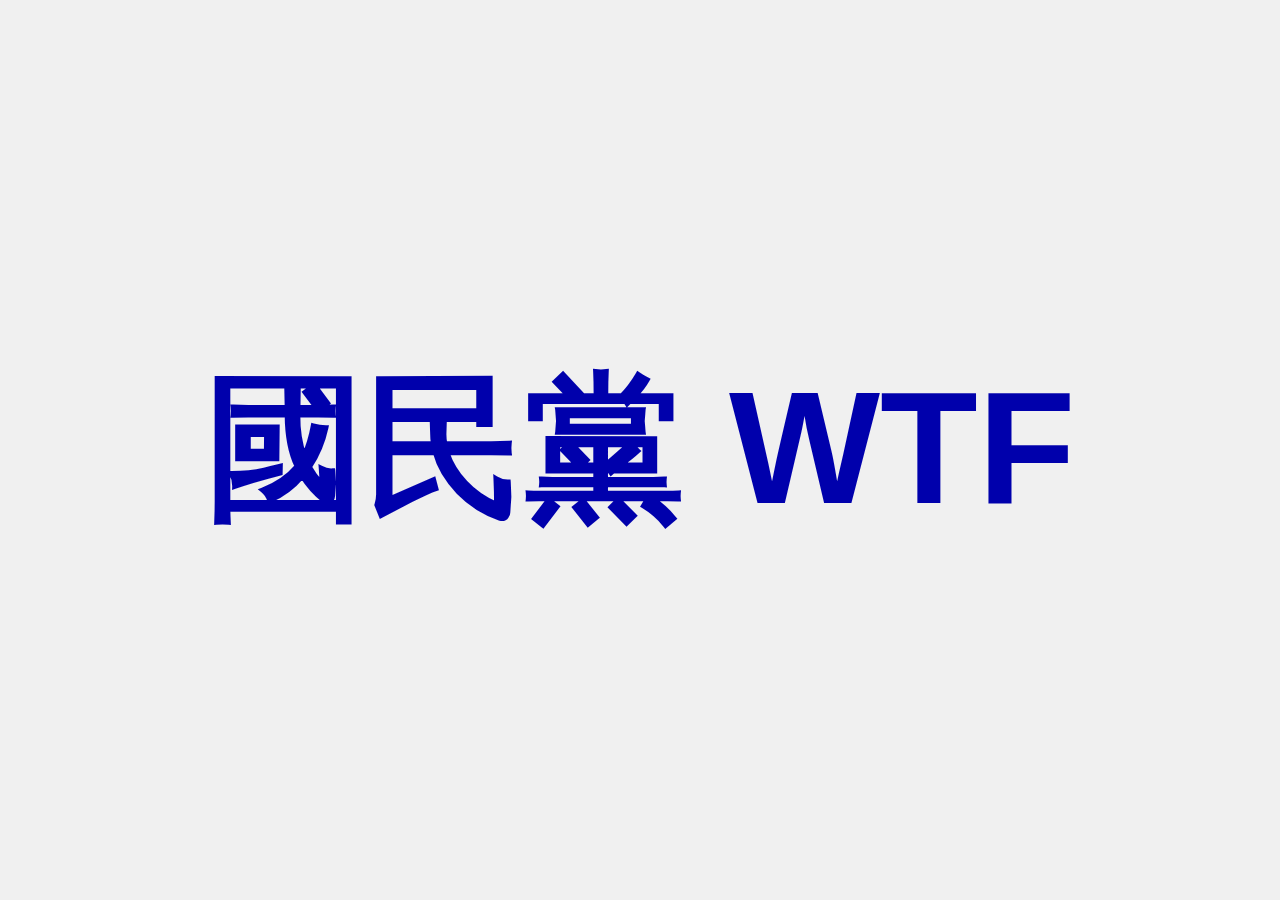
==== index.html @ a9d16a52 "add index.html" ====
<!doctype html>
<html lang="en">
	<head>
		<title>國民黨 WTF</title>
		<meta charset="UTF-8" />
		<meta name="viewport" content="width=device-width, initial-scale=1" />
		<style>
			* {
				margin: 0;
				padding: 0;
				box-sizing: border-box;
			}
			body {
				min-height: 100vh;
				width: 100vw;
				font-family: Arial, sans-serif;
				background-color: #f0f0f0;
				color: #0000ac;
				display: flex;
				justify-content: center;
				align-items: center;
			}
			h1 {
				font-size: 10rem;
				font-weight: bold;
				text-align: center;
			}
		</style>
	</head>
	<body>
		<h1>國民黨 WTF</h1>
	</body>
</html>
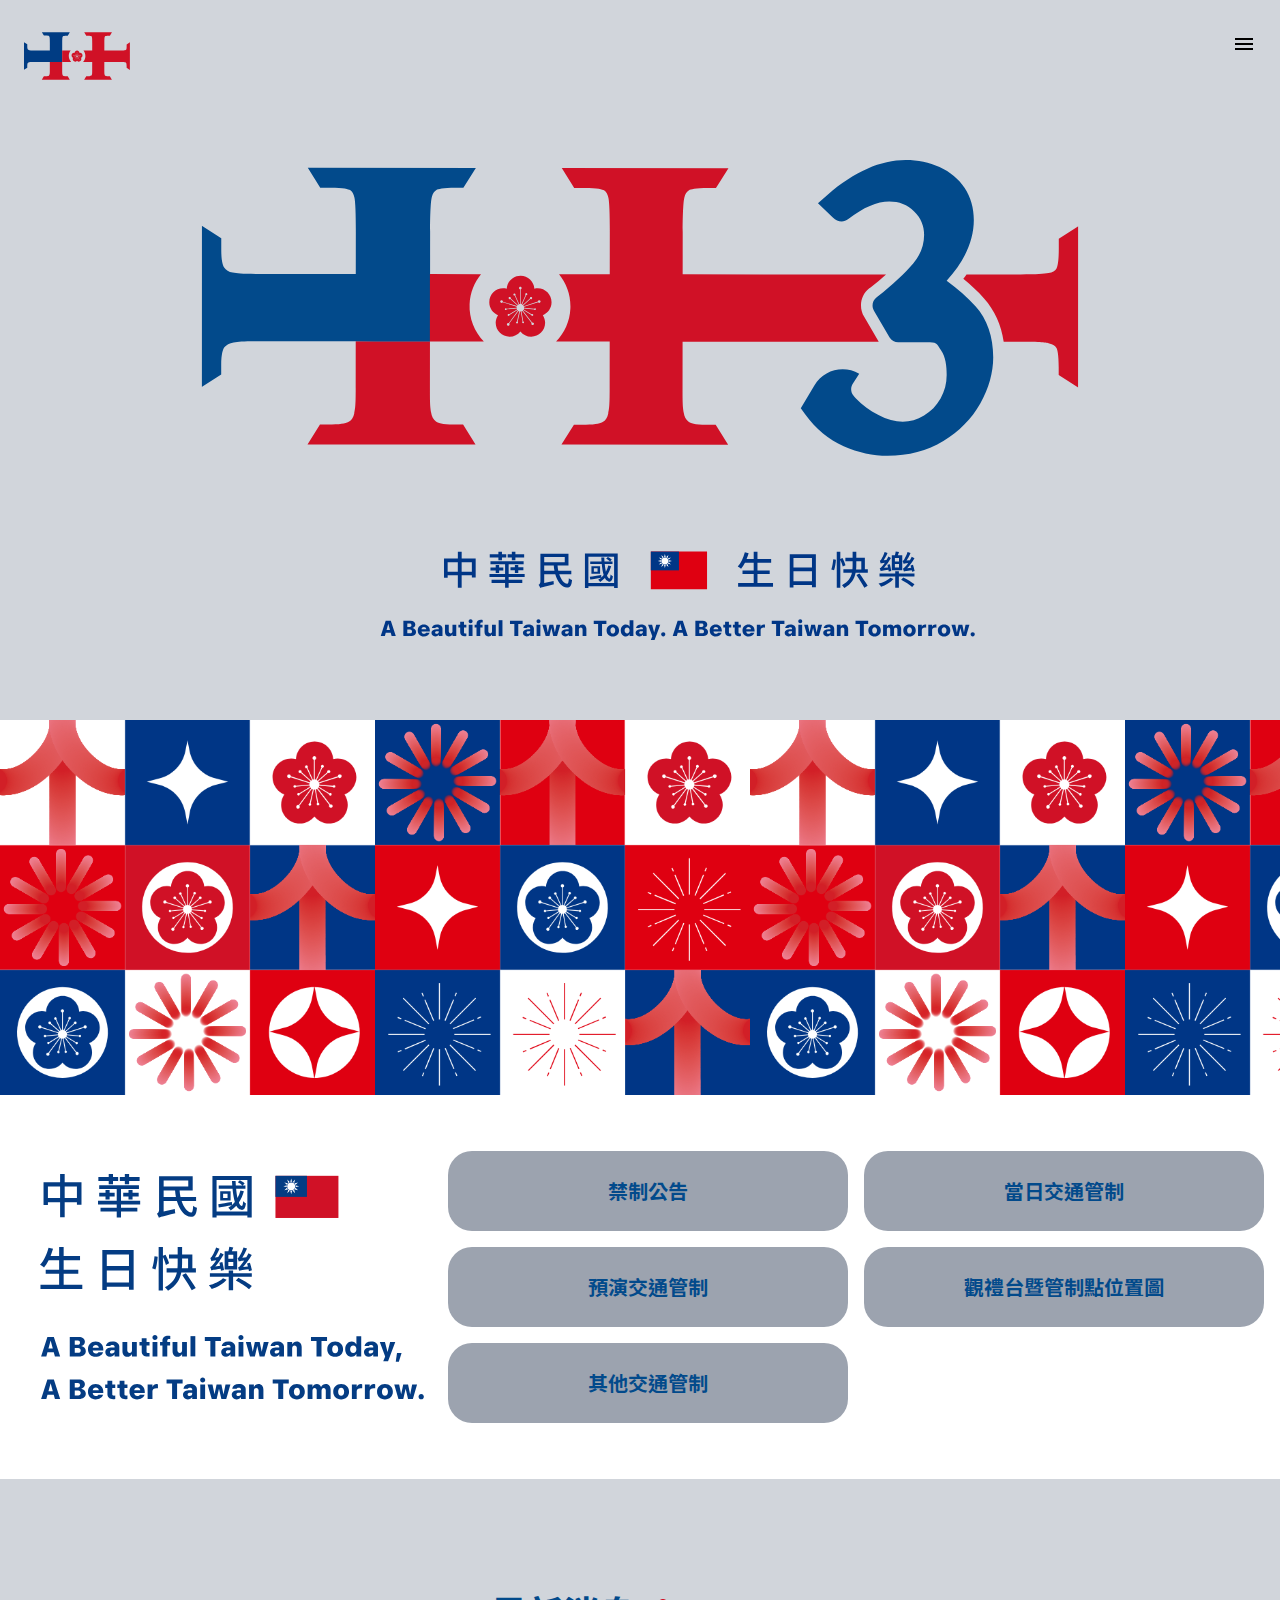
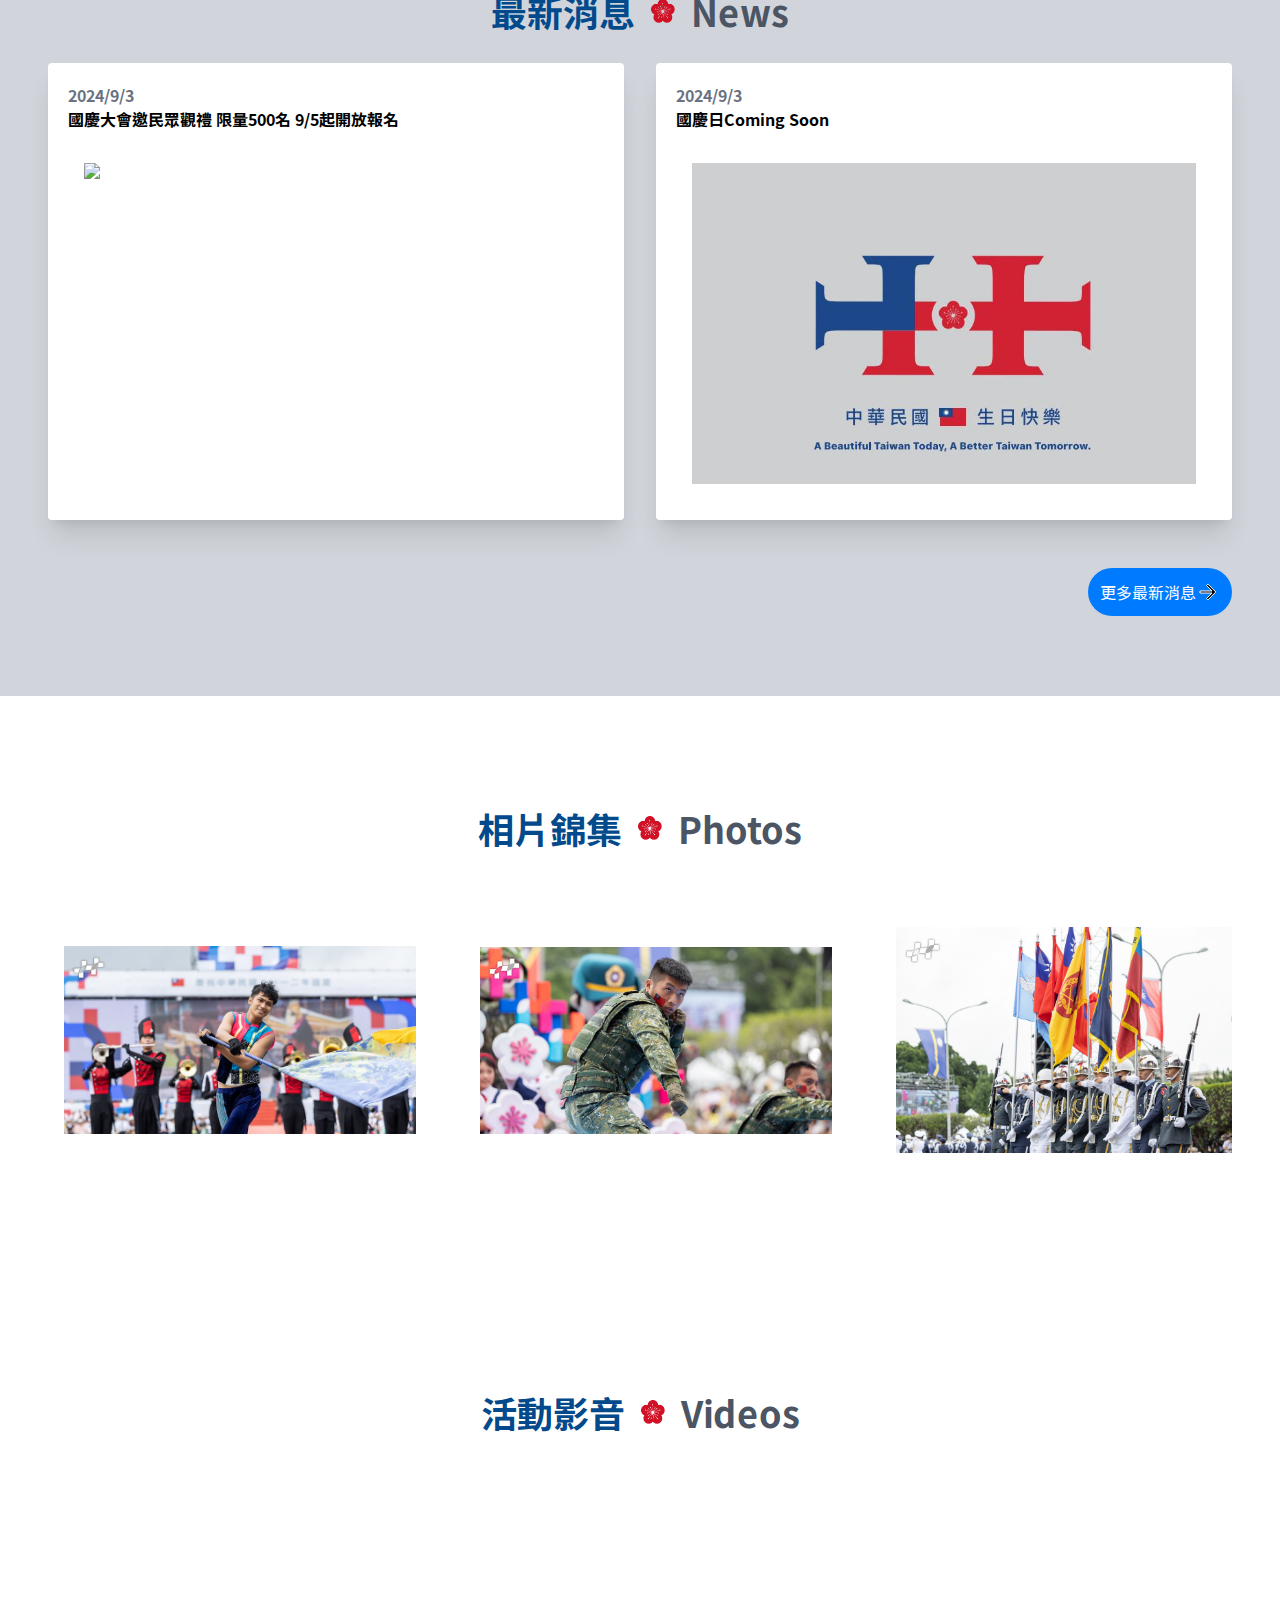
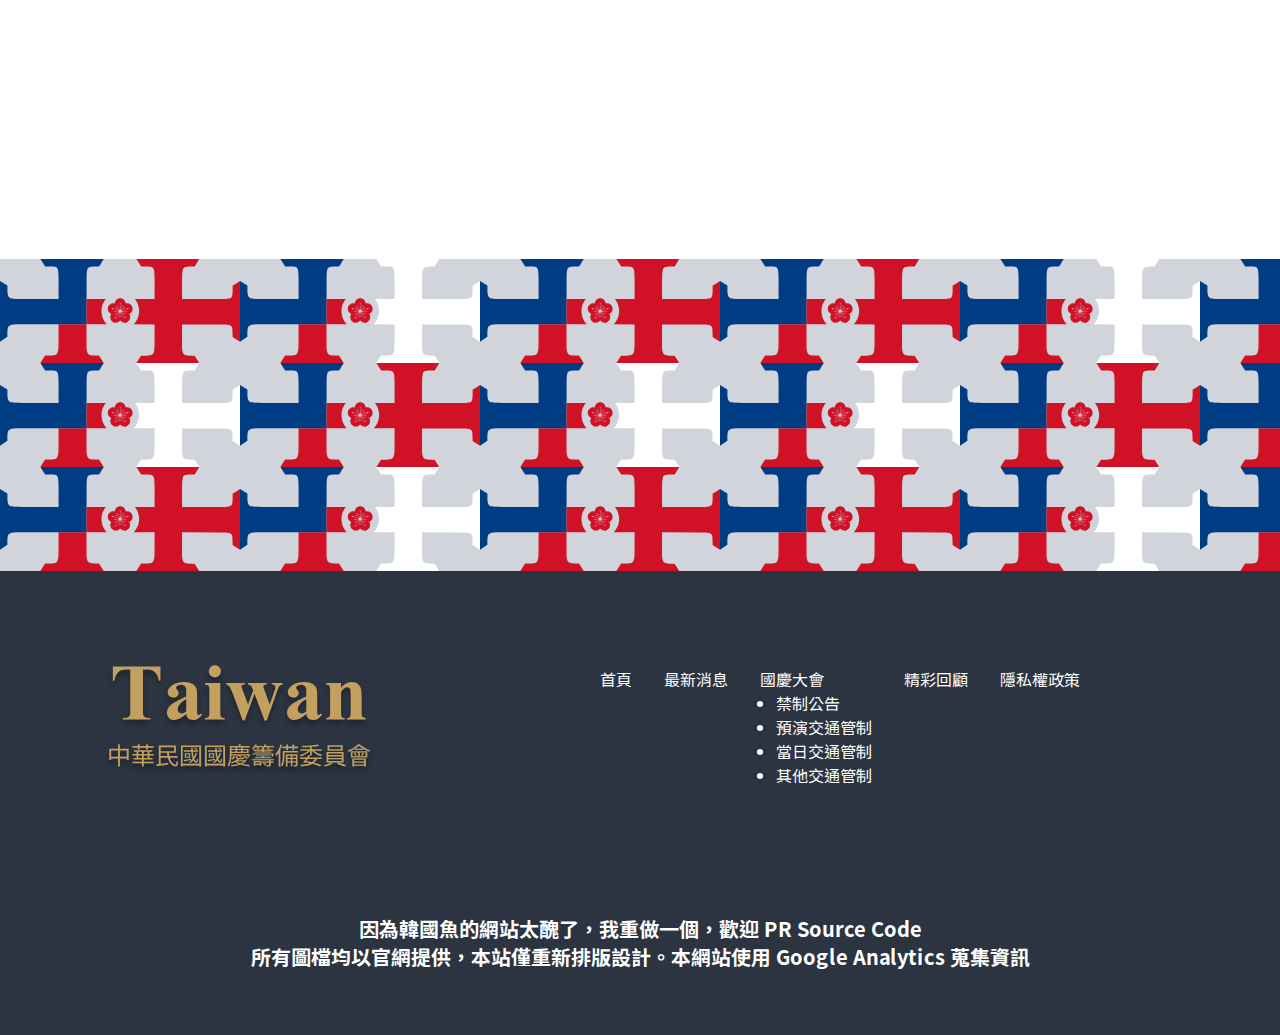
==== commit 4f960160: "deploy: 66456126521800888eeb51dbb82733d6ffc26f84" ====
--- a/index.html
+++ b/index.html
@@ -1,33 +1 @@
-<!doctype html>
-<html lang="en">
-	<head>
-		<title>國民黨 WTF</title>
-		<meta charset="UTF-8" />
-		<meta name="viewport" content="width=device-width, initial-scale=1" />
-		<style>
-			* {
-				margin: 0;
-				padding: 0;
-				box-sizing: border-box;
-			}
-			body {
-				min-height: 100vh;
-				width: 100vw;
-				font-family: Arial, sans-serif;
-				background-color: #f0f0f0;
-				color: #0000ac;
-				display: flex;
-				justify-content: center;
-				align-items: center;
-			}
-			h1 {
-				font-size: 10rem;
-				font-weight: bold;
-				text-align: center;
-			}
-		</style>
-	</head>
-	<body>
-		<h1>國民黨 WTF</h1>
-	</body>
-</html>
+<!DOCTYPE html><html lang="zh-tw"><head><meta charSet="utf-8"/><meta name="viewport" content="width=device-width, initial-scale=1"/><link rel="preload" href="/_next/static/media/610b50da0be92ee2-s.p.woff2" as="font" crossorigin="" type="font/woff2"/><link rel="preload" as="image" href="https://rocbirthday.tw/update/報名500名ql6OCn4bkaUoHXT6CmHg.jpg"/><link rel="preload" as="image" href="/news-placeholder.jpg"/><link rel="stylesheet" href="/_next/static/css/aa61fc51f6eea16c.css" data-precedence="next"/><link rel="stylesheet" href="/_next/static/css/5a1f63be79bb4487.css" data-precedence="next"/><link rel="preload" as="script" fetchPriority="low" href="/_next/static/chunks/webpack-8766ca85d950d670.js"/><script src="/_next/static/chunks/fd9d1056-2821b0f0cabcd8bd.js" async=""></script><script src="/_next/static/chunks/23-323bb3d0b3ccf4a6.js" async=""></script><script src="/_next/static/chunks/main-app-050c9c1e4fea6e33.js" async=""></script><script src="/_next/static/chunks/648-f180a0a333a31d1e.js" async=""></script><script src="/_next/static/chunks/app/page-e2b390158a8103bb.js" async=""></script><script src="/_next/static/chunks/app/layout-ab946084fa2c15b9.js" async=""></script><link rel="preload" href="https://www.googletagmanager.com/gtag/js?id=G-ZFXQ48J9G6" as="script"/><title>中華民國 113 年國慶</title><meta name="description" content="韓國魚的網頁太爛了，我幫他重弄一個"/><meta name="next-size-adjust"/><script src="/_next/static/chunks/polyfills-78c92fac7aa8fdd8.js" noModule=""></script></head><body class="__className_b26432"><div class="w-screen"><header class="px-6 py-8 flex flex-row w-screen bg-gray-300 fixed top-0"><img alt="logo" loading="lazy" width="106" height="48" decoding="async" data-nimg="1" style="color:transparent" src="/logo.svg"/><span class="flex-grow"></span><div><img alt="pull-down" loading="lazy" width="24" height="24" decoding="async" data-nimg="1" style="color:transparent" src="/pull-down.svg"/></div></header><main class="pt-20"><div class="w-full p-8 lg:p-20 bg-gray-300 lg:h-[640px]"><img alt="banner" loading="lazy" width="1920" height="1080" decoding="async" data-nimg="1" style="color:transparent;height:100%" src="/banner.svg"/></div><div style="background-image:url(/main-bg.png);background-repeat:repeat-x;background-size:auto 100%" class="h-[275px] lg:h-[375px] w-full"></div><div class="px-6 py-12 grid grid-cols-1 lg:grid-cols-3 lg:gap-4"><div class="flex items-center py-2 ml-4"><img alt="text1" loading="lazy" width="1920" height="1080" decoding="async" data-nimg="1" style="color:transparent" src="/text1.svg"/></div><div class=""><a href="https://rocbirthday.tw/#/Announcement" class="bg-gray-400 text-primary hover:bg-primary hover:text-gray-400 rounded-3xl font-bold text-xl h-20 px-4 py-2 m-2 inline-flex w-full justify-center items-center"><p>禁制公告</p></a><a href="https://rocbirthday.tw/#/TrafficControl_P" class="bg-gray-400 text-primary hover:bg-primary hover:text-gray-400 rounded-3xl font-bold text-xl h-20 px-4 py-2 m-2 inline-flex w-full justify-center items-center"><p>預演交通管制</p></a><a href="https://rocbirthday.tw/#/TrafficControl_A" class="bg-gray-400 text-primary hover:bg-primary hover:text-gray-400 rounded-3xl font-bold text-xl h-20 px-4 py-2 m-2 inline-flex w-full justify-center items-center"><p>其他交通管制</p></a></div><div><a href="https://rocbirthday.tw/#/TrafficControl_D" class="bg-gray-400 text-primary hover:bg-primary hover:text-gray-400 rounded-3xl font-bold text-xl h-20 px-4 py-2 m-2 inline-flex w-full justify-center items-center"><p>當日交通管制</p></a><a href="https://rocbirthday.tw/update/113%E5%B9%B4%E5%9C%8B%E6%85%B6%E5%A4%A7%E6%9C%83%E8%A7%80%E7%A6%AE%E5%8F%B0%E6%9A%A8%E7%AE%A1%E5%88%B6%E9%BB%9E%E4%BD%8D%E7%BD%AE%E5%9C%96.pdf" class="bg-gray-400 text-primary hover:bg-primary hover:text-gray-400 rounded-3xl font-bold text-xl h-20 px-4 py-2 m-2 inline-flex w-full justify-center items-center"><p>觀禮台暨管制點位置圖</p></a></div></div><div class="bg-gray-300 px-12 py-20"><h2 class="w-full text-4xl font-bold flex justify-center items-center gap-4 my-8"><span class="text-primary">最新消息</span><img alt="plum" loading="lazy" width="47" height="46" decoding="async" data-nimg="1" class="h-6 w-6" style="color:transparent" src="/plum.png"/><span class="text-gray-600">News</span></h2><div class="mt-8"><div class="grid lg:grid-cols-2 gap-8"><div class="shadow-xl bg-white p-5 rounded hover:underline font-bold"><a><p class="text-gray-500">2024/9/3</p><p>國慶大會邀民眾觀禮 限量500名 9/5起開放報名</p><img src="https://rocbirthday.tw/update/報名500名ql6OCn4bkaUoHXT6CmHg.jpg" class="p-4 mt-4"/></a></div><div class="shadow-xl bg-white p-5 rounded hover:underline font-bold"><a><p class="text-gray-500">2024/9/3</p><p>國慶日Coming Soon</p><img src="/news-placeholder.jpg" class="p-4 mt-4"/></a></div></div><div class="w-full flex justify-end mt-12"><a href="https://rocbirthday.tw/#/news" class="inline-flex justify-center items-center bg-[#007bff] rounded-full h-12 px-3 py-4 text-white"><p>更多最新消息</p><svg data-v-73f4737f="" xmlns="http://www.w3.org/2000/svg" viewBox="0 0 24 24" stroke="currentColor" class="h-6 w-6"><path data-v-73f4737f="" d="M4,11V13H16L10.5,18.5L11.92,19.92L19.84,12L11.92,4.08L10.5,5.5L16,11H4Z"></path></svg></a></div></div></div><div class="px-12 py-20"><h2 class="w-full text-4xl font-bold flex justify-center items-center gap-4 my-8"><span class="text-primary">相片錦集</span><img alt="plum" loading="lazy" width="47" height="46" decoding="async" data-nimg="1" class="h-6 w-6" style="color:transparent" src="/plum.png"/><span class="text-gray-600">Photos</span></h2><div class="snap-x overflow-x-auto flex"><div class="snap-start flex-none w-96 h-72 bg-white rounded-lg p-4 m-4 grid place-content-center"><img alt="photo1" loading="lazy" width="384" height="384" decoding="async" data-nimg="1" style="color:transparent" src="/photos/photo1.jpg"/></div><div class="snap-start flex-none w-96 h-72 bg-white rounded-lg p-4 m-4 grid place-content-center"><img alt="photo2" loading="lazy" width="384" height="384" decoding="async" data-nimg="1" style="color:transparent" src="/photos/photo2.jpg"/></div><div class="snap-start flex-none w-96 h-72 bg-white rounded-lg p-4 m-4 grid place-content-center"><img alt="photo3" loading="lazy" width="384" height="384" decoding="async" data-nimg="1" style="color:transparent" src="/photos/photo3.jpg"/></div><div class="snap-start flex-none w-96 h-72 bg-white rounded-lg p-4 m-4 grid place-content-center"><img alt="photo4" loading="lazy" width="384" height="384" decoding="async" data-nimg="1" style="color:transparent" src="/photos/photo4.jpg"/></div><div class="snap-start flex-none w-96 h-72 bg-white rounded-lg p-4 m-4 grid place-content-center"><img alt="photo5" loading="lazy" width="384" height="384" decoding="async" data-nimg="1" style="color:transparent" src="/photos/photo5.jpg"/></div><div class="snap-start flex-none w-96 h-72 bg-white rounded-lg p-4 m-4 grid place-content-center"><img alt="photo6" loading="lazy" width="384" height="384" decoding="async" data-nimg="1" style="color:transparent" src="/photos/photo6.jpg"/></div><div class="snap-start flex-none w-96 h-72 bg-white rounded-lg p-4 m-4 grid place-content-center"><img alt="photo7" loading="lazy" width="384" height="384" decoding="async" data-nimg="1" style="color:transparent" src="/photos/photo7.jpg"/></div><div class="snap-start flex-none w-96 h-72 bg-white rounded-lg p-4 m-4 grid place-content-center"><img alt="photo8" loading="lazy" width="384" height="384" decoding="async" data-nimg="1" style="color:transparent" src="/photos/photo8.jpg"/></div></div></div><div class="px-12 py-20"><h2 class="w-full text-4xl font-bold flex justify-center items-center gap-4 my-8"><span class="text-primary">活動影音</span><img alt="plum" loading="lazy" width="47" height="46" decoding="async" data-nimg="1" class="h-6 w-6" style="color:transparent" src="/plum.png"/><span class="text-gray-600">Videos</span></h2><div class="flex justify-center"><iframe width="560" height="315" src="https://www.youtube.com/embed/iR5-mVrvcow?si=JV_3YP38wDAWfRw2" title="YouTube video player" frameBorder="0" allow="accelerometer; autoplay; clipboard-write; encrypted-media; gyroscope; picture-in-picture; web-share" referrerPolicy="strict-origin-when-cross-origin" allowFullScreen="" class="rounded-lg"></iframe></div></div></main><footer class="bg-gray-300"><div style="background-image:url(/vedio-bg.svg);background-repeat:repeat-x;background-size:auto 100%" class="min-h-[312px] w-full"></div><div class="bg-[#2b3440] px-10 py-16 grid lg:grid-cols-3"><div class="flex justify-center"><img alt="footer" loading="lazy" width="270" height="129" decoding="async" data-nimg="1" style="color:transparent" src="/footer.svg"/></div><div class="text-white flex gap-8 flex-wrap justify-center mt-8 lg:col-span-2"><a href="https://rocbirthday.tw/#/" class="hover:underline">首頁</a><a href="https://rocbirthday.tw/#/News" class="hover:underline">最新消息</a><span><a href="https://rocbirthday.tw/#" class="hover:underline">國慶大會</a><ul class="ml-4 list-disc"><li><a href="https://rocbirthday.tw/#/Announcement" class="hover:underline">禁制公告</a></li><li><a href="https://rocbirthday.tw/#/TrafficControl_P" class="hover:underline">預演交通管制</a></li><li><a href="https://rocbirthday.tw/#/TrafficControl_D" class="hover:underline">當日交通管制</a></li><li><a href="https://rocbirthday.tw/#/TrafficControl_A" class="hover:underline">其他交通管制</a></li></ul></span><a href="https://www.facebook.com/rocbirthday/photos" class="hover:underline">精彩回顧</a><a href="https://rocbirthday.tw/#/Privacy" class="hover:underline">隱私權政策</a></div></div><div class="bg-[#2b3440] px-10 py-16 text-white font-bold text-xl flex flex-col items-center"><p>因為韓國魚的網站太醜了，我重做一個，歡迎 PR<!-- --> <a class="hover:underline" href="https://github.com/simbafs/kmt.wtf">Source Code</a></p><p>所有圖檔均以官網提供，本站僅重新排版設計。本網站使用 Google Analytics 蒐集資訊</p></div></footer></div><script src="/_next/static/chunks/webpack-8766ca85d950d670.js" async=""></script><script>(self.__next_f=self.__next_f||[]).push([0]);self.__next_f.push([2,null])</script><script>self.__next_f.push([1,"1:HL[\"/_next/static/media/610b50da0be92ee2-s.p.woff2\",\"font\",{\"crossOrigin\":\"\",\"type\":\"font/woff2\"}]\n2:HL[\"/_next/static/css/aa61fc51f6eea16c.css\",\"style\"]\n3:HL[\"/_next/static/css/5a1f63be79bb4487.css\",\"style\"]\n"])</script><script>self.__next_f.push([1,"4:I[5751,[],\"\"]\n6:I[6513,[],\"ClientPageRoot\"]\n7:I[8724,[\"648\",\"static/chunks/648-f180a0a333a31d1e.js\",\"931\",\"static/chunks/app/page-e2b390158a8103bb.js\"],\"default\"]\n8:I[9275,[],\"\"]\n9:I[1343,[],\"\"]\na:I[4404,[\"185\",\"static/chunks/app/layout-ab946084fa2c15b9.js\"],\"GoogleAnalytics\"]\nc:I[6130,[],\"\"]\nd:[]\n"])</script><script>self.__next_f.push([1,"0:[[[\"$\",\"link\",\"0\",{\"rel\":\"stylesheet\",\"href\":\"/_next/static/css/aa61fc51f6eea16c.css\",\"precedence\":\"next\",\"crossOrigin\":\"$undefined\"}],[\"$\",\"link\",\"1\",{\"rel\":\"stylesheet\",\"href\":\"/_next/static/css/5a1f63be79bb4487.css\",\"precedence\":\"next\",\"crossOrigin\":\"$undefined\"}]],[\"$\",\"$L4\",null,{\"buildId\":\"ZzwoLBjY5yEcKgTrzKbTu\",\"assetPrefix\":\"\",\"initialCanonicalUrl\":\"/\",\"initialTree\":[\"\",{\"children\":[\"__PAGE__\",{}]},\"$undefined\",\"$undefined\",true],\"initialSeedData\":[\"\",{\"children\":[\"__PAGE__\",{},[[\"$L5\",[\"$\",\"$L6\",null,{\"props\":{\"params\":{},\"searchParams\":{}},\"Component\":\"$7\"}]],null],null]},[[\"$\",\"html\",null,{\"lang\":\"zh-tw\",\"children\":[[\"$\",\"body\",null,{\"className\":\"__className_b26432\",\"children\":[\"$\",\"$L8\",null,{\"parallelRouterKey\":\"children\",\"segmentPath\":[\"children\"],\"error\":\"$undefined\",\"errorStyles\":\"$undefined\",\"errorScripts\":\"$undefined\",\"template\":[\"$\",\"$L9\",null,{}],\"templateStyles\":\"$undefined\",\"templateScripts\":\"$undefined\",\"notFound\":[[\"$\",\"title\",null,{\"children\":\"404: This page could not be found.\"}],[\"$\",\"div\",null,{\"style\":{\"fontFamily\":\"system-ui,\\\"Segoe UI\\\",Roboto,Helvetica,Arial,sans-serif,\\\"Apple Color Emoji\\\",\\\"Segoe UI Emoji\\\"\",\"height\":\"100vh\",\"textAlign\":\"center\",\"display\":\"flex\",\"flexDirection\":\"column\",\"alignItems\":\"center\",\"justifyContent\":\"center\"},\"children\":[\"$\",\"div\",null,{\"children\":[[\"$\",\"style\",null,{\"dangerouslySetInnerHTML\":{\"__html\":\"body{color:#000;background:#fff;margin:0}.next-error-h1{border-right:1px solid rgba(0,0,0,.3)}@media (prefers-color-scheme:dark){body{color:#fff;background:#000}.next-error-h1{border-right:1px solid rgba(255,255,255,.3)}}\"}}],[\"$\",\"h1\",null,{\"className\":\"next-error-h1\",\"style\":{\"display\":\"inline-block\",\"margin\":\"0 20px 0 0\",\"padding\":\"0 23px 0 0\",\"fontSize\":24,\"fontWeight\":500,\"verticalAlign\":\"top\",\"lineHeight\":\"49px\"},\"children\":\"404\"}],[\"$\",\"div\",null,{\"style\":{\"display\":\"inline-block\"},\"children\":[\"$\",\"h2\",null,{\"style\":{\"fontSize\":14,\"fontWeight\":400,\"lineHeight\":\"49px\",\"margin\":0},\"children\":\"This page could not be found.\"}]}]]}]}]],\"notFoundStyles\":[],\"styles\":null}]}],[\"$\",\"$La\",null,{\"gaId\":\"G-ZFXQ48J9G6\"}]]}],null],null],\"couldBeIntercepted\":false,\"initialHead\":[null,\"$Lb\"],\"globalErrorComponent\":\"$c\",\"missingSlots\":\"$Wd\"}]]\n"])</script><script>self.__next_f.push([1,"b:[[\"$\",\"meta\",\"0\",{\"name\":\"viewport\",\"content\":\"width=device-width, initial-scale=1\"}],[\"$\",\"meta\",\"1\",{\"charSet\":\"utf-8\"}],[\"$\",\"title\",\"2\",{\"children\":\"中華民國 113 年國慶\"}],[\"$\",\"meta\",\"3\",{\"name\":\"description\",\"content\":\"韓國魚的網頁太爛了，我幫他重弄一個\"}],[\"$\",\"meta\",\"4\",{\"name\":\"next-size-adjust\"}]]\n5:null\n"])</script></body></html>--- a/_next/static/css/aa61fc51f6eea16c.css
+++ b/_next/static/css/aa61fc51f6eea16c.css
@@ -0,0 +1 @@
+@font-face{font-family:__Noto_Sans_TC_b26432;font-style:normal;font-weight:100 900;font-display:swap;src:url(/_next/static/media/2355e80e29b79e65-s.woff2) format("woff2");unicode-range:u+1f921-1f930,u+1f932-1f935,u+1f937-1f939,u+1f940-1f944,u+1f947-1f94a,u+1f95?,u+1f962-1f967,u+1f969-1f96a,u+1f980-1f981,u+1f984-1f98d,u+1f990-1f992,u+1f994-1f996,u+1f9c0,u+1f9d0,u+1f9d2,u+1f9d4,u+1f9d6,u+1f9d8,u+1f9da,u+1f9dc-1f9dd,u+1f9df-1f9e2,u+1f9e5-1f9e6,u+20024,u+20487,u+20779,u+20c41,u+20c78,u+20d71,u+20e98,u+20ef9,u+2107b,u+210c1,u+22c51,u+233b4,u+24a12,u+2512b,u+2546e,u+25683,u+267cc,u+269f2,u+27657,u+282e2,u+2898d,u+29d5a,u+f0001-f0005,u+f0019,u+f009b,u+f0101-f0104,u+f012b,u+f01ba,u+f01d6,u+f0209,u+f0217,u+f0223-f0224,u+fc355,u+fe327,u+fe517,u+feb97,u+fffb4}@font-face{font-family:__Noto_Sans_TC_b26432;font-style:normal;font-weight:100 900;font-display:swap;src:url(/_next/static/media/1d1810a765b4e861-s.woff2) format("woff2");unicode-range:u+ff78-ff7e,u+ff80-ff86,u+ff89-ff94,u+ff97-ff9e,u+ffb9,u+ffe0-ffe3,u+ffe9,u+ffeb,u+ffed,u+fffc,u+1d7c7,u+1f004,u+1f0cf,u+1f141-1f142,u+1f150,u+1f154,u+1f158,u+1f15b,u+1f15d-1f15e,u+1f162-1f163,u+1f170-1f171,u+1f174,u+1f177-1f178,u+1f17d-1f17f,u+1f192-1f195,u+1f197-1f19a,u+1f1e6-1f1f5,u+1f1f7-1f1ff,u+1f21a,u+1f22f,u+1f232-1f237,u+1f239-1f23a,u+1f250-1f251,u+1f300,u+1f302-1f319}@font-face{font-family:__Noto_Sans_TC_b26432;font-style:normal;font-weight:100 900;font-display:swap;src:url(/_next/static/media/44cd762c379afc35-s.woff2) format("woff2");unicode-range:u+fa0a,u+fa0c,u+fa11,u+fa17,u+fa19,u+fa1b,u+fa1d,u+fa26,u+fa2c,u+fb01,u+fdfc,u+fe0e,u+fe33-fe36,u+fe38-fe44,u+fe49-fe51,u+fe54,u+fe56-fe57,u+fe59-fe5c,u+fe5f-fe6a,u+fe8e,u+fe92-fe93,u+feae,u+fecb-fecc,u+fee0,u+feec,u+fef3,u+ff04,u+ff07,u+ff26-ff2c,u+ff31-ff32,u+ff35-ff37,u+ff39-ff3a,u+ff3c,u+ff3e-ff5b,u+ff5d,u+ff61-ff65,u+ff67-ff68,u+ff6a,u+ff6c-ff77}@font-face{font-family:__Noto_Sans_TC_b26432;font-style:normal;font-weight:100 900;font-display:swap;src:url(/_next/static/media/9aeb8cd1d32ae3e5-s.woff2) format("woff2");unicode-range:u+f78a-f78c,u+f78e,u+f792-f796,u+f798,u+f79c,u+f7f5,u+f812,u+f815,u+f876,u+f8f5,u+f8f8,u+f8ff,u+f901-f902,u+f904,u+f906,u+f909-f90a,u+f90f,u+f914,u+f918-f919,u+f91b,u+f91d,u+f91f,u+f923,u+f925,u+f92d-f92f,u+f934,u+f937-f938,u+f93d,u+f93f,u+f941,u+f949,u+f94c,u+f94e-f94f,u+f95a,u+f95d-f95e,u+f961-f963,u+f965-f970,u+f974,u+f976-f97a,u+f97c,u+f97e-f97f,u+f981,u+f983,u+f988,u+f98a,u+f98c,u+f98e,u+f996-f997,u+f999-f99a,u+f99c,u+f99f-f9a0,u+f9a3,u+f9a8,u+f9ad,u+f9b2-f9b6,u+f9b9-f9ba,u+f9bd-f9be,u+f9c1,u+f9c4,u+f9c7,u+f9ca,u+f9cd,u+f9d0-f9d1,u+f9d3-f9d4,u+f9d7-f9d8,u+f9dc-f9dd,u+f9df-f9e1,u+f9e4,u+f9e8-f9ea,u+f9f4,u+f9f6-f9f7,u+f9f9-f9fa,u+f9fc-fa01,u+fa03-fa04,u+fa06,u+fa08-fa09}@font-face{font-family:__Noto_Sans_TC_b26432;font-style:normal;font-weight:100 900;font-display:swap;src:url(/_next/static/media/9a960c802fb4bd92-s.woff2) format("woff2");unicode-range:u+9ee5,u+9ee7,u+9eee,u+9ef3-9ef4,u+9ef6-9ef7,u+9ef9,u+9efb-9efd,u+9eff,u+9f07-9f09,u+9f10,u+9f14-9f15,u+9f19,u+9f22,u+9f29,u+9f2c,u+9f2f,u+9f31,u+9f34,u+9f37,u+9f39,u+9f3d-9f3e,u+9f41,u+9f4c-9f50,u+9f54,u+9f57,u+9f59,u+9f5c,u+9f5f-9f60,u+9f62-9f63,u+9f66-9f67,u+9f6a,u+9f6c,u+9f72,u+9f76-9f77,u+9f7f,u+9f84-9f85,u+9f88,u+9f8e,u+9f91,u+9f94-9f96,u+9f98,u+9f9a-9f9b,u+9f9f-9fa0,u+9fa2,u+9fa4,u+9ff?,u+a1f4,u+a4b0-a4b1,u+a4b3,u+a9c1-a9c2,u+aa31,u+ab34,u+ac00-ac01,u+ac04,u+ac08,u+ac10-ac11,u+ac13-ac16,u+ac19,u+ac1c-ac1d,u+ac24,u+ac70-ac71,u+ac74,u+ac77-ac78,u+ac80-ac81,u+ac83,u+ac8c,u+ac90,u+aca0,u+aca8-aca9,u+acac,u+acb0,u+acb8-acb9,u+acbc-acbd,u+acc1,u+acc4,u+ace0-ace1,u+ace4,u+ace8,u+acf0-acf1,u+acf3,u+acf5,u+acfc}@font-face{font-family:__Noto_Sans_TC_b26432;font-style:normal;font-weight:100 900;font-display:swap;src:url(/_next/static/media/d42b04f5a0f5e8b0-s.woff2) format("woff2");unicode-range:u+9d77,u+9d7a,u+9d7e,u+9d87,u+9d89,u+9d8f,u+9d91-9d93,u+9d96,u+9d98,u+9d9a,u+9da1-9da2,u+9da5,u+9da9,u+9dab-9dac,u+9db1-9db2,u+9db5,u+9db9-9dbc,u+9dbf-9dc2,u+9dc4,u+9dc7-9dc9,u+9dd3,u+9dd6,u+9dd9-9dda,u+9dde-9ddf,u+9de2,u+9de5-9de6,u+9de8,u+9def-9df0,u+9df2-9df4,u+9df8,u+9dfa,u+9dfd,u+9dff,u+9e02,u+9e07,u+9e0a,u+9e11,u+9e15,u+9e18,u+9e1a-9e1b,u+9e1d-9e1e,u+9e20-9e23,u+9e25-9e26,u+9e2d,u+9e2f,u+9e33,u+9e35,u+9e3d-9e3f,u+9e42-9e43,u+9e45,u+9e48-9e4a,u+9e4c,u+9e4f,u+9e51,u+9e55,u+9e64,u+9e66,u+9e6b,u+9e6d-9e6e,u+9e70,u+9e73,u+9e75,u+9e78,u+9e80-9e83,u+9e87-9e88,u+9e8b-9e8c,u+9e90-9e91,u+9e93,u+9e96,u+9e9d,u+9ea1,u+9ea4,u+9ea6,u+9ea9-9eab,u+9ead,u+9eaf,u+9eb4,u+9eb7-9eba,u+9ebe-9ebf,u+9ecc-9ecd,u+9ed0,u+9ed2,u+9ed4,u+9ed9-9eda,u+9edc-9edd,u+9edf-9ee0,u+9ee2}@font-face{font-family:__Noto_Sans_TC_b26432;font-style:normal;font-weight:100 900;font-display:swap;src:url(/_next/static/media/44b1c5821d696667-s.woff2) format("woff2");unicode-range:u+9bf0-9bf1,u+9bf5,u+9bf7,u+9bf9,u+9bfd,u+9bff,u+9c02,u+9c06,u+9c08-9c0a,u+9c0d,u+9c10,u+9c12-9c13,u+9c15,u+9c1c,u+9c1f,u+9c21,u+9c23-9c25,u+9c28-9c29,u+9c2d-9c2e,u+9c31-9c33,u+9c35-9c37,u+9c39-9c3b,u+9c3d-9c3e,u+9c40,u+9c42,u+9c45-9c49,u+9c52,u+9c54,u+9c56,u+9c58-9c5a,u+9c5d,u+9c5f-9c60,u+9c63,u+9c67-9c68,u+9c72,u+9c75,u+9c78,u+9c7a-9c7c,u+9c7f-9c81,u+9c87-9c88,u+9c8d,u+9c91,u+9c94,u+9c97,u+9c9b,u+9ca4,u+9ca8,u+9cab,u+9cad,u+9cb1-9cb3,u+9cb6-9cb8,u+9cc4-9cc5,u+9ccc-9ccd,u+9cd5-9cd7,u+9cdd-9cdf,u+9ce7,u+9ce9,u+9cee-9cf0,u+9cf2,u+9cfc-9cfe,u+9d03,u+9d06-9d08,u+9d0e,u+9d10,u+9d12,u+9d15,u+9d17,u+9d1d-9d1f,u+9d23,u+9d2b,u+9d2f-9d30,u+9d34,u+9d37,u+9d3d,u+9d42,u+9d50,u+9d52-9d53,u+9d59,u+9d5c,u+9d5e-9d61,u+9d6a,u+9d6f-9d70}@font-face{font-family:__Noto_Sans_TC_b26432;font-style:normal;font-weight:100 900;font-display:swap;src:url(/_next/static/media/fa0dd21c7f1e1972-s.woff2) format("woff2");unicode-range:u+9a87,u+9a8a-9a8b,u+9a8f-9a91,u+9a97,u+9a9a,u+9a9e,u+9aa0-9aa1,u+9aa4-9aa5,u+9aaf-9ab1,u+9ab6-9ab7,u+9ab9-9aba,u+9abe,u+9ac0-9ac5,u+9ac8,u+9acb-9acc,u+9ace-9acf,u+9ad1,u+9ad5-9ad7,u+9ad9,u+9adf,u+9ae1,u+9ae3,u+9aea-9aeb,u+9aed,u+9aef,u+9af2,u+9af4,u+9af9,u+9afb,u+9afd,u+9b03-9b04,u+9b08,u+9b13,u+9b18,u+9b1f,u+9b22-9b23,u+9b28-9b2a,u+9b2c-9b30,u+9b32,u+9b3b,u+9b43,u+9b46-9b49,u+9b4b-9b4e,u+9b51,u+9b55,u+9b58,u+9b5b,u+9b5e-9b60,u+9b63,u+9b68-9b69,u+9b74,u+9b7d,u+9b80-9b81,u+9b83-9b84,u+9b87-9b88,u+9b8a-9b8b,u+9b8d-9b8e,u+9b90,u+9b92-9b95,u+9b97,u+9b9f-9ba0,u+9ba2-9ba3,u+9ba8,u+9bab,u+9bb0,u+9bb8,u+9bc0-9bc1,u+9bc3,u+9bc6-9bc8,u+9bd3-9bd7,u+9bd9,u+9bdb,u+9bdd,u+9be1-9be2,u+9be4-9be5,u+9be7,u+9bea,u+9bed-9bee}@font-face{font-family:__Noto_Sans_TC_b26432;font-style:normal;font-weight:100 900;font-display:swap;src:url(/_next/static/media/3a2ff43d40e5dda6-s.woff2) format("woff2");unicode-range:u+993c-9940,u+9943-9944,u+9948-994a,u+994c-994e,u+9951,u+9954,u+995c,u+995e-995f,u+9961-9962,u+9965,u+9968,u+996a,u+996d-9972,u+9975-9976,u+997a,u+997c,u+997f-9980,u+9984-9985,u+9988,u+998b,u+998d,u+998f,u+9992,u+9994-9995,u+9997-9998,u+999c,u+999e,u+99a0-99a1,u+99ab,u+99af,u+99b1,u+99b4,u+99b9,u+99c4-99c6,u+99cf,u+99d1-99d2,u+99d4,u+99d6,u+99d8-99d9,u+99df,u+99e1-99e2,u+99e9,u+99ee,u+99f0,u+99f8,u+99fb,u+9a01-9a05,u+9a0c,u+9a0f-9a13,u+9a16,u+9a1b-9a1c,u+9a20,u+9a24,u+9a28,u+9a2b,u+9a2d-9a2e,u+9a34-9a36,u+9a38,u+9a3e,u+9a40-9a44,u+9a4a,u+9a4c-9a4e,u+9a52,u+9a56,u+9a62-9a65,u+9a69-9a6b,u+9a6d,u+9a6f-9a71,u+9a73-9a74,u+9a76,u+9a78-9a79,u+9a7b-9a7c,u+9a7e-9a7f,u+9a81-9a82,u+9a84-9a86}@font-face{font-family:__Noto_Sans_TC_b26432;font-style:normal;font-weight:100 900;font-display:swap;src:url(/_next/static/media/9e865369f01ee354-s.woff2) format("woff2");unicode-range:u+97f5,u+97f9-97fa,u+97fe,u+9804,u+9807,u+980a,u+980e-980f,u+9814,u+9816,u+981a,u+981c,u+981e,u+9820-9821,u+9823,u+9826,u+9828,u+982a-982c,u+9832,u+9834-9835,u+9837,u+9839,u+983c-983d,u+9845,u+9848-9849,u+984e,u+9852-9857,u+9859-985a,u+9862-9863,u+9865,u+9870-9871,u+9873-9874,u+9877,u+987a-987f,u+9881-9882,u+9885,u+9887-988a,u+988c-988d,u+9890,u+9893,u+9896-9897,u+989a,u+989c-989e,u+98a0,u+98a4,u+98a6-98a7,u+98a9,u+98ae-98af,u+98b2-98b3,u+98b6-98b8,u+98ba-98bd,u+98bf,u+98c7-98c8,u+98ca,u+98d2-98d3,u+98d8-98da,u+98dc,u+98de,u+98e0-98e1,u+98e3,u+98e5,u+98e7-98e9,u+98eb-98ee,u+98f1,u+98f4,u+9901,u+9908-9909,u+990c,u+9911-9912,u+9914,u+9916-9917,u+991b-991c,u+991e,u+9920,u+9927,u+992b-992c,u+992e,u+9931-9933,u+9938,u+993a}@font-face{font-family:__Noto_Sans_TC_b26432;font-style:normal;font-weight:100 900;font-display:swap;src:url(/_next/static/media/2c82a100ef69bcd7-s.woff2) format("woff2");unicode-range:u+9672,u+9674,u+967a,u+9682-9685,u+9688-9689,u+968b,u+968d,u+9695,u+9697-9698,u+969e,u+96a0-96a4,u+96a9,u+96ac,u+96ae,u+96b0,u+96b2-96b4,u+96b6-96b7,u+96b9,u+96bc-96be,u+96c3,u+96c9-96cb,u+96ce-96cf,u+96d1-96d2,u+96d8,u+96dd,u+96e9,u+96eb,u+96f0-96f1,u+96f3-96f4,u+96f9,u+96fe-96ff,u+9701-9702,u+9705,u+9708,u+970a,u+970e-9711,u+9719,u+971d,u+971f-9720,u+9728,u+972a,u+972d,u+9730,u+9733,u+973a,u+973d,u+9744,u+9746-9747,u+9749,u+9750-9751,u+9753,u+9758-9759,u+975b,u+975d,u+9763,u+9765-9766,u+9768,u+976c-976d,u+9771,u+9773,u+9776,u+977a,u+977c,u+9780,u+9784-9786,u+9788,u+978e-978f,u+9798,u+979d-979e,u+97a3,u+97a5-97a6,u+97a8,u+97ab-97ac,u+97ae,u+97b6-97b7,u+97b9,u+97bf,u+97c1,u+97c3,u+97c6,u+97c9,u+97cd,u+97d6,u+97d8-97d9,u+97dc-97de,u+97e1,u+97e6-97e7,u+97ec-97ee,u+97f0-97f1}@font-face{font-family:__Noto_Sans_TC_b26432;font-style:normal;font-weight:100 900;font-display:swap;src:url(/_next/static/media/3f0a6c2e93e04c40-s.woff2) format("woff2");unicode-range:u+9530,u+9535,u+953a-953b,u+9540-9542,u+9547,u+9549-954a,u+954d,u+9550-9551,u+9554-9556,u+955c,u+956c-956d,u+956f-9570,u+9573,u+9576,u+9578,u+9582,u+9586,u+9588,u+958e-958f,u+9599,u+959c,u+959e-959f,u+95a1-95a2,u+95a4,u+95a6-95a7,u+95aa-95ae,u+95b0,u+95b2,u+95b6,u+95b9-95bf,u+95c2-95c4,u+95c7-95c9,u+95cb-95cd,u+95d0,u+95d3-95d5,u+95d7-95d8,u+95da,u+95de,u+95e0-95e1,u+95e4-95e5,u+95ea-95eb,u+95ef-95f0,u+95f2-95f3,u+95f5,u+95f7-95fa,u+95fd,u+9600-9602,u+9607-9609,u+960e,u+9610-9611,u+9614,u+9616,u+9619-961a,u+961c-961d,u+961f,u+9621,u+9624,u+9628,u+962f,u+9633-9636,u+963c,u+9641-9643,u+9645,u+9647-9648,u+964e-964f,u+9651,u+9653-9655,u+9658,u+965b-965f,u+9661,u+9665,u+9668-9669,u+966c}@font-face{font-family:__Noto_Sans_TC_b26432;font-style:normal;font-weight:100 900;font-display:swap;src:url(/_next/static/media/032c4cd8ced67a7d-s.woff2) format("woff2");unicode-range:u+941a,u+941c,u+941e,u+9420-9425,u+9427-942b,u+942e,u+9432-9433,u+9436,u+9438,u+943a,u+943d,u+943f-9440,u+9445,u+944a,u+944c,u+9454-9455,u+945a-945b,u+945e,u+9460,u+9462-9463,u+9468,u+946a,u+946d,u+946f,u+9471,u+9474-9477,u+9479,u+947e-9481,u+9488-948a,u+948e,u+9492-9493,u+9497,u+9499,u+949b-94a3,u+94a5-94a9,u+94ac,u+94ae-94b1,u+94b3-94b5,u+94bb-94bc,u+94be-94c3,u+94c5-94c6,u+94c9,u+94ce-94d0,u+94db-94dd,u+94e0,u+94e2-94e3,u+94e8,u+94ec-94ee,u+94f0,u+94f2,u+94f5-94f6,u+94f8,u+94fa,u+94ff-9502,u+9504-9506,u+9508,u+950b-950c,u+950f-9510,u+9519-951b,u+951d,u+951f,u+9521-9526,u+952d-952f}@font-face{font-family:__Noto_Sans_TC_b26432;font-style:normal;font-weight:100 900;font-display:swap;src:url(/_next/static/media/a77558935c27fc1c-s.woff2) format("woff2");unicode-range:u+930b,u+930f,u+9312,u+9315,u+9319-931b,u+931d-931f,u+9321,u+9323-9325,u+9327-932a,u+932c-932e,u+9331-9333,u+9335,u+9338,u+933c,u+9340-9341,u+9345-9349,u+934f-9352,u+9354,u+9356-935a,u+935c-9360,u+9363-9367,u+9369-936a,u+936c,u+936e,u+9370-9371,u+9373,u+9376,u+9379-937a,u+937c,u+9385,u+9387,u+938c,u+938f,u+9394,u+9397-9398,u+939a-939b,u+939d-939e,u+93a1-93a3,u+93a6-93a7,u+93a9-93aa,u+93ac-93ad,u+93af-93b0,u+93b3-93bb,u+93bd-93be,u+93c0-93c4,u+93c7,u+93ca-93cd,u+93d0-93d1,u+93d6-93d8,u+93dc-93de,u+93e0,u+93e4,u+93e8,u+93ee,u+93f0,u+93f5,u+93f7-93f9,u+93fb,u+9403,u+9407,u+940f-9410,u+9413-9414,u+9417,u+9419}@font-face{font-family:__Noto_Sans_TC_b26432;font-style:normal;font-weight:100 900;font-display:swap;src:url(/_next/static/media/1f34a49ca418f98d-s.woff2) format("woff2");unicode-range:u+9208-920a,u+920d-920e,u+9210-9211,u+9217,u+9219,u+921c,u+9221,u+9224-9225,u+9227,u+922a,u+922d-922e,u+9230-9231,u+9233,u+9235-9239,u+923b,u+923d-9241,u+9244,u+9246,u+9248-9249,u+924b-9251,u+9253,u+925a,u+925d-925e,u+9262,u+9265-9267,u+926b-926d,u+926f,u+9271-9272,u+9274,u+9276,u+9278,u+927a-927c,u+927e-927f,u+9282-9283,u+9286,u+9288,u+928a,u+928d-928e,u+9291,u+9295-9296,u+9299-929b,u+929d,u+92a0-92ae,u+92b2,u+92b5-92b6,u+92bb-92bc,u+92c2-92c3,u+92c6-92cd,u+92cf-92d1,u+92d5,u+92d7,u+92d9,u+92dd,u+92df,u+92e4-92e6,u+92e8-92e9,u+92ed-92ef,u+92f1-92f3,u+92f6,u+92f9,u+92fb,u+9300-9302,u+9306}@font-face{font-family:__Noto_Sans_TC_b26432;font-style:normal;font-weight:100 900;font-display:swap;src:url(/_next/static/media/49b0e36c6f99d9cb-s.woff2) format("woff2");unicode-range:u+90e2-90e4,u+90ea-90eb,u+90ef,u+90f4,u+90f7-90f8,u+90fc,u+90fe-9100,u+9102,u+9104,u+9106,u+9112,u+9114-911a,u+911c,u+911e,u+9120,u+9122-9123,u+9129,u+912b,u+912f,u+9131-9132,u+9134,u+9136,u+9139-913a,u+9143,u+9146,u+9148-914a,u+914e-9150,u+9154,u+9156-9157,u+9159-915a,u+915d-915e,u+9161-9164,u+916b,u+916e,u+9170-9172,u+9174,u+9176,u+9179-917a,u+917f,u+9181-9182,u+9184-9186,u+918c-918e,u+9190-9191,u+9196,u+919a-919b,u+919e,u+91a1-91a4,u+91a7,u+91aa,u+91ae-91b2,u+91b4-91b5,u+91b8,u+91bd-91be,u+91c1,u+91c3,u+91c5-91c6,u+91c8-91ca,u+91d2-91d5,u+91d7,u+91d9,u+91e1,u+91e4,u+91e6-91e9,u+91ec-91ed,u+91f0-91f1,u+91f5-91fa,u+91fd,u+91ff-9201,u+9203-9207}@font-face{font-family:__Noto_Sans_TC_b26432;font-style:normal;font-weight:100 900;font-display:swap;src:url(/_next/static/media/d826c0fa784f81fa-s.woff2) format("woff2");unicode-range:u+8f85-8f86,u+8f88-8f8a,u+8f8d,u+8f90,u+8f93,u+8f95-8f97,u+8f99,u+8f9e-8f9f,u+8fa2,u+8fa7,u+8fa9,u+8fab,u+8fae,u+8fb3,u+8fb5-8fb6,u+8fba-8fbd,u+8fbf,u+8fc1-8fc2,u+8fc6,u+8fc8,u+8fcc-8fcd,u+8fd2-8fd3,u+8fd5,u+8fdc-8fdd,u+8fdf,u+8fe2-8fe5,u+8fe8-8fe9,u+8fed-8fee,u+8ff3,u+8ff5,u+8ff8,u+8ffa-8ffc,u+8ffe,u+9002,u+9004,u+9008,u+900a-900b,u+9011-9013,u+9016,u+901e,u+9021,u+9024,u+902d,u+902f-9030,u+9034-9036,u+9039-903b,u+9041,u+9044-9045,u+904f-9052,u+9057-9058,u+905b,u+905d,u+9061-9062,u+9065,u+9068,u+906f,u+9074,u+9079,u+907d,u+9083,u+9085,u+9087-9089,u+908b,u+9090,u+9093,u+9095,u+9097,u+9099,u+909b,u+909d-909e,u+90a0-90a2,u+90ac,u+90af-90b0,u+90b2-90b4,u+90b6,u+90b9,u+90bb,u+90bd-90be,u+90c3-90c5,u+90c7,u+90d1,u+90d4-90d5,u+90d7,u+90db-90df}@font-face{font-family:__Noto_Sans_TC_b26432;font-style:normal;font-weight:100 900;font-display:swap;src:url(/_next/static/media/0069592785733b89-s.woff2) format("woff2");unicode-range:u+8e30-8e31,u+8e35,u+8e39,u+8e3c-8e3d,u+8e40-8e42,u+8e47,u+8e49-8e4e,u+8e50,u+8e53-8e55,u+8e59-8e5b,u+8e60,u+8e62-8e63,u+8e67,u+8e69,u+8e6c-8e6d,u+8e6f,u+8e74,u+8e76,u+8e7a-8e7c,u+8e82,u+8e84-8e85,u+8e87,u+8e89-8e8b,u+8e8f-8e95,u+8e99-8e9a,u+8e9d-8e9e,u+8ea1,u+8ea3,u+8ea5-8ea6,u+8eaa,u+8eac-8ead,u+8eaf-8eb1,u+8eb9,u+8ebc,u+8ebe,u+8ec6,u+8ecb,u+8ecf,u+8ed1,u+8ed4,u+8ed7,u+8eda-8edb,u+8ee2,u+8ee8,u+8eeb,u+8ef2,u+8ef9-8efe,u+8f05,u+8f07-8f08,u+8f0a-8f0c,u+8f12-8f13,u+8f17,u+8f19-8f1a,u+8f1c,u+8f1e-8f1f,u+8f25-8f26,u+8f2d,u+8f30,u+8f33,u+8f36,u+8f3e,u+8f40-8f42,u+8f45-8f47,u+8f4d,u+8f54-8f55,u+8f5d,u+8f61-8f62,u+8f64,u+8f67-8f69,u+8f6d-8f72,u+8f74,u+8f76,u+8f7b-8f7c,u+8f7f,u+8f83-8f84}@font-face{font-family:__Noto_Sans_TC_b26432;font-style:normal;font-weight:100 900;font-display:swap;src:url(/_next/static/media/ae43398c10363f58-s.woff2) format("woff2");unicode-range:u+8ce1,u+8ce8,u+8ceb,u+8cf0,u+8cf8,u+8cfb,u+8cfe,u+8d04,u+8d07,u+8d0b,u+8d0d,u+8d10,u+8d12-8d14,u+8d17,u+8d1b-8d1f,u+8d21-8d26,u+8d29-8d2c,u+8d2e-8d32,u+8d34-8d35,u+8d37-8d38,u+8d3a-8d3c,u+8d3e-8d3f,u+8d41-8d43,u+8d48,u+8d4b-8d4c,u+8d4e-8d50,u+8d54,u+8d56,u+8d58,u+8d5a-8d5b,u+8d5f-8d60,u+8d62-8d63,u+8d66-8d69,u+8d6c-8d6e,u+8d73,u+8d75-8d76,u+8d7b,u+8d7d,u+8d84,u+8d8b,u+8d90-8d91,u+8d94,u+8d96,u+8d9c,u+8dab,u+8daf,u+8db2,u+8db5,u+8db7,u+8dba,u+8dbc,u+8dbf,u+8dc2-8dc3,u+8dc6,u+8dcb,u+8dce-8dd0,u+8dd6-8dd7,u+8dda-8ddb,u+8de3-8de4,u+8de9,u+8deb-8dec,u+8df1,u+8df5-8df7,u+8dfa-8dfd,u+8e05,u+8e08-8e0a,u+8e0e,u+8e14,u+8e16,u+8e18,u+8e1d-8e21,u+8e23,u+8e26-8e28,u+8e2a-8e2b,u+8e2d-8e2e}@font-face{font-family:__Noto_Sans_TC_b26432;font-style:normal;font-weight:100 900;font-display:swap;src:url(/_next/static/media/365e397370a5d95b-s.woff2) format("woff2");unicode-range:u+8b9c,u+8b9e-8b9f,u+8ba3,u+8ba5,u+8ba7,u+8baa,u+8bad,u+8bb2-8bb4,u+8bb6-8bb9,u+8bbc-8bbd,u+8bbf-8bc0,u+8bc3,u+8bc5,u+8bc8-8bcb,u+8bcf,u+8bd1,u+8bd7-8bdc,u+8bde-8be1,u+8be3,u+8be5,u+8be7,u+8be9,u+8beb-8bec,u+8bef,u+8bf1-8bf2,u+8bf5-8bf6,u+8bf8,u+8bfa,u+8bfd-8bfe,u+8c01-8c02,u+8c05,u+8c08,u+8c0a-8c11,u+8c13-8c15,u+8c18-8c1c,u+8c1f,u+8c23-8c29,u+8c2c-8c2d,u+8c31,u+8c34,u+8c36,u+8c39,u+8c3f,u+8c47,u+8c49-8c4c,u+8c4f,u+8c51,u+8c55,u+8c62,u+8c68,u+8c73,u+8c78,u+8c7a-8c7c,u+8c82,u+8c85,u+8c89-8c8a,u+8c8d-8c8e,u+8c90,u+8c94,u+8c98-8c99,u+8ca3-8ca4,u+8cad-8cb0,u+8cb2,u+8cb9-8cba,u+8cbd,u+8cc1-8cc2,u+8cc4-8cc5,u+8ccf-8cd2,u+8cd4-8cd5,u+8cd9-8cdb}@font-face{font-family:__Noto_Sans_TC_b26432;font-style:normal;font-weight:100 900;font-display:swap;src:url(/_next/static/media/07a8ba11c02d35ce-s.woff2) format("woff2");unicode-range:u+8a1b,u+8a22,u+8a25,u+8a27,u+8a2b,u+8a33,u+8a36,u+8a38,u+8a3d-8a3e,u+8a41,u+8a45-8a46,u+8a48,u+8a4e,u+8a51-8a52,u+8a54,u+8a56-8a58,u+8a5b,u+8a5d,u+8a61,u+8a63,u+8a67,u+8a6a-8a6c,u+8a70,u+8a74-8a76,u+8a7a-8a7c,u+8a82,u+8a84-8a86,u+8a89,u+8a8f-8a92,u+8a94,u+8a9a,u+8aa1,u+8aa3,u+8aa5,u+8aa7-8aa8,u+8aad,u+8ab1,u+8ab6,u+8abe,u+8ac2,u+8ac4,u+8ac6,u+8ac9,u+8acc-8acf,u+8ad1,u+8adb,u+8add-8ae2,u+8ae4,u+8ae6,u+8aea-8aeb,u+8aed,u+8af1-8af6,u+8afa,u+8afc,u+8b01,u+8b04-8b05,u+8b07,u+8b0b-8b0d,u+8b0f-8b10,u+8b13-8b14,u+8b16,u+8b1a,u+8b1c,u+8b21-8b22,u+8b26,u+8b28,u+8b2b,u+8b2e,u+8b33,u+8b41,u+8b46,u+8b4c-8b4f,u+8b53-8b54,u+8b56,u+8b59,u+8b5e-8b60,u+8b64,u+8b6a-8b6d,u+8b72,u+8b7e,u+8b83,u+8b89,u+8b8c,u+8b8e,u+8b90,u+8b92,u+8b95-8b96,u+8b99}@font-face{font-family:__Noto_Sans_TC_b26432;font-style:normal;font-weight:100 900;font-display:swap;src:url(/_next/static/media/8d3655fe638e06bc-s.woff2) format("woff2");unicode-range:u+88b7-88b8,u+88bc-88be,u+88c0,u+88c4,u+88c6-88c7,u+88c9-88cc,u+88ce,u+88d2,u+88d6,u+88d8,u+88db,u+88df,u+88e4,u+88e8-88e9,u+88ec,u+88ef-88f1,u+88f3-88f5,u+88fc,u+88fe,u+8900,u+8902,u+8906,u+890a-890c,u+8912-8915,u+8918-891a,u+891f,u+8921,u+8923,u+8925,u+892a-892b,u+892d,u+8930,u+8933,u+8935-8936,u+8938,u+893d,u+8941-8943,u+8946-8947,u+8949,u+894c-894d,u+8956-8957,u+8959,u+895c,u+895e-8960,u+8964,u+8966,u+896c,u+8971,u+8974,u+897b,u+897e,u+8980,u+8982-8983,u+8987-8988,u+898a,u+898c,u+8991,u+8994-8995,u+8997-8998,u+899a,u+899c,u+89a1,u+89a4-89a7,u+89a9,u+89ac,u+89af,u+89b2-89b3,u+89b7,u+89bb,u+89bf,u+89c5,u+89c9-89ca,u+89d1,u+89d4-89d5,u+89da,u+89dc-89de,u+89e5-89e7,u+89ed,u+89f1,u+89f3-89f4,u+89f6,u+89ff,u+8a01,u+8a03,u+8a07,u+8a09,u+8a0c,u+8a0f-8a12,u+8a16}@font-face{font-family:__Noto_Sans_TC_b26432;font-style:normal;font-weight:100 900;font-display:swap;src:url(/_next/static/media/615703e55ecaa911-s.woff2) format("woff2");unicode-range:u+8763-8765,u+8768,u+876a,u+876c-8770,u+8772,u+8777,u+877a-877b,u+877d,u+8781,u+8784-8785,u+8788,u+878b,u+8793,u+8797-8798,u+879f,u+87a3,u+87a8,u+87ab-87ad,u+87af,u+87b3,u+87b5,u+87b9,u+87bb,u+87bd-87c0,u+87c4-87c8,u+87ca-87cc,u+87ce,u+87d2,u+87db-87dc,u+87e0-87e1,u+87e3,u+87e5,u+87e7,u+87ea-87eb,u+87ee-87ef,u+87f3-87f4,u+87f6-87f7,u+87fe,u+8802-8806,u+880a-880b,u+880e,u+8810-8811,u+8813,u+8815-8816,u+881b,u+8821,u+8823,u+8827,u+8831-8832,u+8835,u+8839-883a,u+883c,u+8844-8846,u+884a,u+884e,u+8852,u+8854-8856,u+8859-885a,u+885e,u+8862,u+8864-8865,u+8869-886a,u+886c-886e,u+8871-8872,u+8875,u+8879,u+887d-887f,u+8882,u+8884-8885,u+8888,u+8890,u+8892-8893,u+8897-8898,u+889a-889c,u+889e,u+88a2,u+88a4,u+88a8,u+88aa,u+88ad-88ae,u+88b1,u+88b4}@font-face{font-family:__Noto_Sans_TC_b26432;font-style:normal;font-weight:100 900;font-display:swap;src:url(/_next/static/media/91d4989f17a31630-s.woff2) format("woff2");unicode-range:u+8621-8622,u+8627,u+8629-862a,u+8634-8636,u+8638,u+863a,u+863c,u+8640,u+8642,u+8646,u+864c-864d,u+864f,u+8651-8654,u+8657,u+8659-865a,u+865c,u+8662,u+866b-866c,u+866f-8671,u+8673,u+8677,u+867a-867b,u+867d-867e,u+8680-8682,u+868b-868d,u+8693-8696,u+869a,u+869c-869d,u+86a1,u+86a3-86a4,u+86a7-86aa,u+86af-86b1,u+86b3-86b4,u+86b6,u+86b9-86ba,u+86c0-86c2,u+86c4,u+86c6,u+86c9-86ca,u+86cc-86ce,u+86d0,u+86d3-86d4,u+86de-86df,u+86e9,u+86ed-86f0,u+86f3,u+86f8-86fc,u+86fe,u+8703,u+8706-870a,u+870d-870e,u+8711-8712,u+8715,u+8717,u+8719-871a,u+871e,u+8721-8723,u+8725,u+8728-8729,u+872e,u+8731,u+8734,u+8737,u+873a,u+873e-8740,u+8742,u+8747,u+8749,u+874b-874c,u+874e-874f,u+8753,u+8757-8758,u+875d,u+875f,u+8761-8762}@font-face{font-family:__Noto_Sans_TC_b26432;font-style:normal;font-weight:100 900;font-display:swap;src:url(/_next/static/media/0bd83365321e6a89-s.woff2) format("woff2");unicode-range:u+84c0,u+84c2,u+84c6-84c7,u+84ca,u+84cd-84d2,u+84d6,u+84dd,u+84df,u+84e2,u+84e6-84e8,u+84ea,u+84ef-84f0,u+84f3-84f4,u+84f7,u+84fa,u+84fc-84fd,u+84ff-8500,u+8506,u+850c,u+8511,u+8515,u+8517,u+851d-851f,u+8524,u+852b,u+852f,u+8532,u+8534-8535,u+8537-8538,u+853a,u+853c,u+853e,u+8541-8542,u+8545,u+8548,u+854b,u+854d-854e,u+8552-8553,u+8555-8558,u+855a,u+855e,u+8561-8565,u+8568,u+856a-856c,u+856f,u+8574,u+8577-857b,u+8580-8581,u+8585-8586,u+858a,u+858c,u+858f-8590,u+8594,u+8597-8599,u+859c,u+859f,u+85a1-85a2,u+85a4,u+85a8,u+85ab-85ac,u+85ae,u+85b3-85b4,u+85b7,u+85b9-85ba,u+85bd-85be,u+85c1-85c2,u+85cb,u+85ce,u+85d0,u+85d3,u+85d5,u+85dc,u+85e0,u+85e6,u+85e8,u+85ea,u+85ed,u+85f4,u+85f6-85f7,u+85f9-85fa,u+85ff,u+8602,u+8604-8605,u+8610,u+8616-8618,u+861a,u+861e}@font-face{font-family:__Noto_Sans_TC_b26432;font-style:normal;font-weight:100 900;font-display:swap;src:url(/_next/static/media/3154d9660f3d9cc9-s.woff2) format("woff2");unicode-range:u+8380,u+8383,u+8385-8386,u+8392,u+8394-8395,u+8398-8399,u+839b-839c,u+83a0,u+83a2,u+83a4,u+83a7-83aa,u+83af-83b5,u+83b7,u+83b9-83ba,u+83bc-83c0,u+83c2,u+83c4-83c5,u+83c8-83c9,u+83cb,u+83ce-83cf,u+83d1,u+83d4-83d6,u+83d8,u+83dd,u+83df,u+83e1-83e2,u+83e5,u+83ea-83eb,u+83f0,u+83f3-83f4,u+83f9,u+83fb-83fe,u+8406-8407,u+840b,u+840f,u+8411,u+8413,u+8418,u+841b-841d,u+8420-8421,u+8423-8424,u+8426-8429,u+842b,u+842d-842e,u+8432-8433,u+8435,u+8437-8439,u+843b-843c,u+843e,u+8445-8447,u+844e,u+8451-8452,u+8456,u+8459-845a,u+845c,u+845f,u+8462,u+8466-8467,u+846d,u+846f-8471,u+8473-8474,u+8476-8478,u+847a,u+8484,u+848b,u+848d-848e,u+8493-8494,u+8497,u+849d,u+849f,u+84a1,u+84a8,u+84af,u+84b1,u+84b4,u+84b9-84bb,u+84bd-84bf}@font-face{font-family:__Noto_Sans_TC_b26432;font-style:normal;font-weight:100 900;font-display:swap;src:url(/_next/static/media/257c95ef13c2c9b1-s.woff2) format("woff2");unicode-range:u+827d,u+827f,u+8283-8284,u+8288-828a,u+828d-8291,u+8293-8294,u+8298,u+829a-829c,u+829e-82a4,u+82a6-82ab,u+82ae,u+82b0,u+82b4,u+82b6,u+82ba-82bc,u+82be,u+82c1,u+82c4-82c5,u+82c7,u+82cb,u+82cd,u+82cf-82d0,u+82d2,u+82d5-82d6,u+82d9,u+82db-82dc,u+82de-82e1,u+82e3-82e4,u+82e7,u+82ea-82eb,u+82ef-82f0,u+82f3-82f4,u+82f6-82f7,u+82f9-82fc,u+82fe-8301,u+8306-8308,u+830b-830e,u+8316,u+8318,u+831a-831b,u+831d-831e,u+8327,u+832a,u+832c-832d,u+832f,u+8331,u+8333-8334,u+8337,u+833a-833c,u+833f-8340,u+8342,u+8344-8347,u+834b-834c,u+834f,u+8351,u+8356-8358,u+835a,u+835e-8361,u+8363-8364,u+8367-8368,u+836b,u+836f,u+8373,u+8375,u+8378,u+837a-837f}@font-face{font-family:__Noto_Sans_TC_b26432;font-style:normal;font-weight:100 900;font-display:swap;src:url(/_next/static/media/76751f4092d81a41-s.woff2) format("woff2");unicode-range:u+811b,u+811e,u+8121-8127,u+8129,u+812c,u+812f-8134,u+8137-8138,u+813a,u+813d,u+8144,u+8146,u+8148,u+814a,u+814c-814d,u+8151,u+8153,u+8156,u+8158,u+815a,u+8160,u+8167,u+8169,u+816d,u+816f,u+8171,u+8174,u+817b-817c,u+817e,u+8182,u+8188,u+818a,u+8194-8195,u+8198,u+819b,u+819e,u+81a3,u+81a6-81a7,u+81ab,u+81af-81b0,u+81b5-81b6,u+81b8,u+81ba-81bb,u+81be-81bf,u+81c3,u+81c6,u+81ca,u+81cc,u+81cf,u+81d1-81d3,u+81d6-81d7,u+81d9-81da,u+81dd-81de,u+81e0-81e2,u+81e7,u+81ec,u+81ef,u+81fc,u+81fe,u+8200-8202,u+8204-8206,u+820b,u+820e,u+8210,u+8215,u+8217-8218,u+821b,u+821d,u+8221-8222,u+8224,u+8228-8229,u+822b,u+822f-8234,u+8236-8238,u+823a,u+823e,u+8240,u+8244-8245,u+8249,u+824b,u+824e-824f,u+8257,u+825a,u+825f,u+8264,u+8268,u+826b,u+826e,u+8270,u+8273,u+8276,u+8278-8279}@font-face{font-family:__Noto_Sans_TC_b26432;font-style:normal;font-weight:100 900;font-display:swap;src:url(/_next/static/media/8ee2391d3de87e13-s.woff2) format("woff2");unicode-range:u+7fb8,u+7fbc,u+7fbf-7fc0,u+7fc3,u+7fcb-7fcc,u+7fce-7fcf,u+7fd1,u+7fd5,u+7fd8,u+7fdb,u+7fde-7fdf,u+7fe5-7fe6,u+7fe9,u+7feb-7fec,u+7fee,u+7ff2-7ff3,u+7ffa,u+7ffd-7ffe,u+8002,u+8004,u+8006,u+800b,u+800e,u+8011-8012,u+8014,u+8016,u+8018-8019,u+801c,u+8024,u+8026,u+8028,u+802c,u+8030,u+8035,u+8037-8039,u+803b,u+8042-8043,u+804b-804c,u+8052,u+8061,u+8068,u+806a,u+806e,u+8071,u+8073-8076,u+8079,u+807c,u+807e-807f,u+8083-8084,u+808f,u+8093,u+8095,u+8098,u+809c,u+809f-80a0,u+80a4,u+80a7,u+80ab,u+80ad-80ae,u+80b0-80b1,u+80b4-80b6,u+80b8,u+80bc-80c2,u+80c4,u+80c6-80c7,u+80cb,u+80cd,u+80cf,u+80d4,u+80d7,u+80d9,u+80db-80dd,u+80e0,u+80e3-80e5,u+80e7,u+80eb-80ed,u+80ef-80f1,u+80f3-80f4,u+80f6-80f7,u+80fc,u+80fe-80ff,u+8101,u+8107,u+8109,u+810f-8113,u+8115,u+8117-8118,u+811a}@font-face{font-family:__Noto_Sans_TC_b26432;font-style:normal;font-weight:100 900;font-display:swap;src:url(/_next/static/media/e36d7835270abff8-s.woff2) format("woff2");unicode-range:u+7eb3,u+7eb5-7eba,u+7ebd-7ebe,u+7ec0-7ec1,u+7ec3,u+7ec5,u+7ec7-7eca,u+7ecd-7ece,u+7ed1-7ed2,u+7ed4-7ed5,u+7ed7-7ed8,u+7eda-7edb,u+7edd-7ede,u+7ee2-7ee3,u+7ee5,u+7ee7,u+7ee9-7eeb,u+7eee-7ef0,u+7ef3,u+7ef5,u+7ef7-7ef8,u+7efd-7f01,u+7f03,u+7f05-7f09,u+7f0e,u+7f10,u+7f13-7f15,u+7f18-7f1a,u+7f1c-7f1d,u+7f20,u+7f24-7f25,u+7f28-7f2a,u+7f2d-7f2e,u+7f30,u+7f34,u+7f36-7f37,u+7f3d,u+7f42-7f45,u+7f47-7f4e,u+7f52,u+7f54,u+7f58,u+7f5a,u+7f5d,u+7f5f-7f63,u+7f65,u+7f68,u+7f6b,u+7f78,u+7f7d-7f7e,u+7f81-7f83,u+7f86-7f87,u+7f8b-7f8d,u+7f91,u+7f93-7f95,u+7f97,u+7f99-7f9a,u+7f9d,u+7f9f,u+7fa1-7fa3,u+7fa5,u+7fa7,u+7fad-7fb2,u+7fb4,u+7fb6}@font-face{font-family:__Noto_Sans_TC_b26432;font-style:normal;font-weight:100 900;font-display:swap;src:url(/_next/static/media/64ea964de6a05c60-s.woff2) format("woff2");unicode-range:u+7d8c-7d8f,u+7d91,u+7d95-7d96,u+7d98-7d9a,u+7d9d-7d9e,u+7da2-7da3,u+7da6,u+7daa,u+7dac,u+7dae-7db0,u+7db3,u+7db5,u+7db7,u+7db9,u+7dbd,u+7dc1,u+7dc3-7dc7,u+7dcc-7dcf,u+7dd1,u+7dd6-7dd9,u+7ddb-7ddc,u+7de1-7de2,u+7de6,u+7df0-7df3,u+7df6,u+7dfe,u+7e01-7e02,u+7e04,u+7e08-7e0b,u+7e10-7e11,u+7e13,u+7e15,u+7e1d-7e20,u+7e22,u+7e25-7e27,u+7e29,u+7e2d,u+7e2f-7e30,u+7e32-7e37,u+7e39,u+7e3b,u+7e44-7e45,u+7e47-7e48,u+7e4a-7e4b,u+7e4d,u+7e50-7e52,u+7e56,u+7e58-7e5b,u+7e62,u+7e68,u+7e6d-7e70,u+7e76,u+7e78,u+7e7b,u+7e7e,u+7e81-7e82,u+7e86-7e88,u+7e8a,u+7e8d-7e8e,u+7e92-7e94,u+7e98-7e9b,u+7e9e,u+7ea0,u+7ea3-7ea4,u+7ea8,u+7eaa-7eaf,u+7eb1-7eb2}@font-face{font-family:__Noto_Sans_TC_b26432;font-style:normal;font-weight:100 900;font-display:swap;src:url(/_next/static/media/1355f6e879b85c69-s.woff2) format("woff2");unicode-range:u+7c23,u+7c25-7c26,u+7c2a-7c2b,u+7c37-7c39,u+7c40-7c41,u+7c48-7c49,u+7c50,u+7c53-7c54,u+7c56-7c57,u+7c59-7c5c,u+7c5f,u+7c63,u+7c65,u+7c69,u+7c6c-7c6e,u+7c74-7c75,u+7c79,u+7c7c,u+7c7e,u+7c84,u+7c8b,u+7c8d,u+7c91,u+7c94-7c95,u+7c9b,u+7c9f,u+7ca2,u+7ca4,u+7ca6,u+7ca8-7caa,u+7cae,u+7cb1-7cb3,u+7cba,u+7cbc,u+7cbf-7cc0,u+7cc5,u+7cc8-7cc9,u+7ccc-7cce,u+7cd7,u+7cdc-7cdd,u+7ce0,u+7ce2,u+7ce8,u+7cea,u+7ced,u+7cf2,u+7cf4,u+7cf6,u+7cf8-7cfa,u+7cfc,u+7d02,u+7d06-7d0a,u+7d0f,u+7d11-7d12,u+7d15,u+7d18,u+7d1c-7d1e,u+7d25,u+7d27,u+7d29,u+7d2c,u+7d31-7d32,u+7d35,u+7d38,u+7d3a,u+7d3c,u+7d3e-7d41,u+7d43,u+7d45,u+7d4c,u+7d4e-7d4f,u+7d53-7d54,u+7d56,u+7d5b-7d5d,u+7d5f,u+7d63,u+7d67,u+7d6a,u+7d6d,u+7d70,u+7d73,u+7d75,u+7d79-7d7b,u+7d7d,u+7d80,u+7d83-7d84,u+7d86-7d89,u+7d8b}@font-face{font-family:__Noto_Sans_TC_b26432;font-style:normal;font-weight:100 900;font-display:swap;src:url(/_next/static/media/17b4a488cc65cc28-s.woff2) format("woff2");unicode-range:u+7afd-7afe,u+7b01-7b06,u+7b09-7b0b,u+7b0e-7b10,u+7b14,u+7b18,u+7b1a,u+7b1e-7b1f,u+7b22-7b25,u+7b29-7b2b,u+7b2d-7b2e,u+7b31-7b35,u+7b38-7b3c,u+7b45,u+7b47-7b48,u+7b4a,u+7b4c,u+7b4e-7b50,u+7b58,u+7b5b,u+7b5d,u+7b60,u+7b62,u+7b65-7b67,u+7b69,u+7b6d-7b6f,u+7b72-7b76,u+7b79,u+7b7e,u+7b82,u+7b84-7b85,u+7b87,u+7b8b,u+7b8d-7b93,u+7b95-7b96,u+7b98,u+7b9c-7b9d,u+7ba0,u+7ba7,u+7ba9-7bac,u+7bb0,u+7bb4,u+7bb6,u+7bb8-7bb9,u+7bc1,u+7bc3,u+7bc6,u+7bcb-7bcc,u+7bcf,u+7bd4,u+7bd9-7bdb,u+7bdd,u+7be0-7be1,u+7be5-7be6,u+7bea,u+7bed-7bee,u+7bf1-7bf3,u+7bf8-7bf9,u+7bfc-7c01,u+7c03,u+7c07,u+7c0a-7c0d,u+7c0f,u+7c11-7c12,u+7c15,u+7c1e-7c20}@font-face{font-family:__Noto_Sans_TC_b26432;font-style:normal;font-weight:100 900;font-display:swap;src:url(/_next/static/media/7fcbfbcb2c08bd75-s.woff2) format("woff2");unicode-range:u+798a-798b,u+7991,u+7993-7996,u+7998,u+799a-799b,u+799f-79a2,u+79a4,u+79a8-79a9,u+79af-79b0,u+79b3,u+79b5,u+79b8,u+79ba,u+79c3,u+79c6,u+79c8,u+79cf,u+79d5-79d6,u+79dc-79de,u+79e3,u+79e7,u+79ea-79ed,u+79ef-79f0,u+79f4,u+79f6-79f8,u+79fd,u+7a02-7a03,u+7a08-7a0a,u+7a0c,u+7a0e,u+7a10-7a11,u+7a14,u+7a17-7a19,u+7a1c,u+7a1e-7a1f,u+7a23,u+7a26,u+7a2d,u+7a32-7a33,u+7a37,u+7a39,u+7a3c,u+7a42,u+7a45,u+7a49,u+7a4f,u+7a56,u+7a5a,u+7a5c,u+7a60-7a61,u+7a63,u+7a68,u+7a6d-7a6e,u+7a70-7a71,u+7a77-7a79,u+7a80,u+7a83,u+7a85-7a86,u+7a88,u+7a8d,u+7a90-7a91,u+7a93-7a96,u+7a98,u+7a9c-7a9d,u+7aa0,u+7aa3,u+7aa5-7aa6,u+7aa8,u+7aaa,u+7aac,u+7ab0,u+7ab3,u+7ab6,u+7ab8,u+7abb,u+7abe-7abf,u+7ac2,u+7ac8-7ac9,u+7ad1-7ad2,u+7ad6,u+7ada,u+7adc-7ade,u+7ae4,u+7ae6,u+7ae9-7aeb,u+7af4,u+7af8,u+7afa-7afb}@font-face{font-family:__Noto_Sans_TC_b26432;font-style:normal;font-weight:100 900;font-display:swap;src:url(/_next/static/media/66dfd3184cc932fb-s.woff2) format("woff2");unicode-range:u+7842-7843,u+7845,u+7847,u+784a,u+784c-7850,u+7852-7853,u+7855,u+7858,u+785a,u+785c-785d,u+7864,u+7866,u+7868,u+786a,u+786f,u+7874,u+7876,u+787c,u+787f,u+7886-7887,u+7889,u+788d,u+788f,u+7893,u+7895-7896,u+7898,u+789a,u+789e,u+78a1,u+78a3,u+78a5,u+78aa,u+78ad,u+78b1-78b2,u+78b4,u+78b6,u+78b8,u+78be,u+78c8-78c9,u+78cb,u+78ce,u+78d0-78d1,u+78d4-78d5,u+78d7-78d8,u+78de,u+78e3,u+78e6-78e7,u+78ea,u+78ec,u+78f2-78f4,u+78fa-78fb,u+78fd-7900,u+7904-7906,u+790a,u+790c,u+7910-7912,u+791c,u+791e,u+7920-7921,u+792a-792c,u+792e,u+7931,u+7934,u+7938,u+793b,u+793d,u+793f,u+7941-7942,u+7945-7947,u+7949,u+794c,u+794e,u+7953-7954,u+7957-795c,u+795f,u+7961-7962,u+7964,u+7967,u+7969,u+796b-796c,u+796f,u+7972-7973,u+7977-7979,u+797b-797c,u+797e,u+7980,u+7982,u+7984-7988}@font-face{font-family:__Noto_Sans_TC_b26432;font-style:normal;font-weight:100 900;font-display:swap;src:url(/_next/static/media/22a29e166c1ae227-s.woff2) format("woff2");unicode-range:u+7707-7708,u+770a,u+770c,u+770f,u+7715,u+7719-771b,u+771d-771e,u+7722,u+7725-7726,u+7728,u+772d,u+772f,u+7733-7736,u+7738,u+773b,u+773d,u+7741,u+7744,u+7746,u+774c,u+774e-7752,u+7755,u+7759-775a,u+775f-7760,u+7762,u+7765-7766,u+7768-776a,u+776c-776e,u+7771,u+7778,u+777a,u+777d-777e,u+7780,u+7785,u+7787,u+7789,u+778b-778d,u+7791-7793,u+779c,u+779f-77a0,u+77a2,u+77a5,u+77a9,u+77b0-77b1,u+77b4,u+77b6-77b7,u+77b9,u+77bc-77bf,u+77c5,u+77c7,u+77cc-77cd,u+77d3,u+77d6-77d7,u+77dc,u+77de,u+77e3,u+77e7,u+77eb-77ec,u+77f0,u+77f2,u+77f6,u+77f8,u+77fa-77fc,u+77fe-7800,u+7803,u+7805-7806,u+7809,u+7810-7812,u+7815-7816,u+781a,u+781c-781d,u+781f-7823,u+7825-7827,u+7829,u+782c-7830,u+7833,u+7835,u+7837,u+7839-783a,u+783c,u+783e,u+7840}@font-face{font-family:__Noto_Sans_TC_b26432;font-style:normal;font-weight:100 900;font-display:swap;src:url(/_next/static/media/1917204e5ec16a68-s.woff2) format("woff2");unicode-range:u+75cd,u+75d2,u+75d4,u+75d9,u+75df,u+75e2-75e4,u+75e6-75e7,u+75e9-75ec,u+75f0-75f3,u+75f7,u+75f9-75fa,u+75fc,u+75fe-7602,u+7608-760a,u+760c-760d,u+7610,u+7615-7616,u+7618-7620,u+7622-7623,u+7625,u+7627,u+7629,u+762b,u+762e,u+7630,u+7632-7635,u+7638,u+763a-763c,u+763e,u+7640,u+7643,u+7646,u+7648-7649,u+764d-764e,u+7654,u+7658,u+765c,u+765f,u+7663-7667,u+7669,u+766b-766d,u+766f-7670,u+7676,u+7678-767a,u+767f-7681,u+7683,u+7688,u+768a-768b,u+768e,u+7690,u+7695-7696,u+769a-769e,u+76a3-76a4,u+76aa,u+76b0-76b1,u+76b4,u+76b7-76b8,u+76c2,u+76c5,u+76c9,u+76cc-76cd,u+76cf-76d1,u+76d6-76d8,u+76e5-76e6,u+76e9,u+76ec,u+76f1,u+76f7,u+76f9-76fb,u+76ff-7700,u+7704-7705}@font-face{font-family:__Noto_Sans_TC_b26432;font-style:normal;font-weight:100 900;font-display:swap;src:url(/_next/static/media/565affc01a8da79e-s.woff2) format("woff2");unicode-range:u+749c-74a1,u+74a3,u+74a5-74a7,u+74a9-74ab,u+74ae,u+74b1-74b2,u+74b5,u+74b8,u+74ba,u+74bf,u+74c5,u+74c8,u+74cc-74cd,u+74d2,u+74d4,u+74d6,u+74d8,u+74da,u+74de-74e0,u+74e2,u+74e4,u+74e8-74e9,u+74ee-74ef,u+74f4,u+74f9,u+74fb,u+74ff-7501,u+7503,u+7507,u+750c-750d,u+7511,u+7513,u+7515-7517,u+7519,u+751e,u+7521,u+7525,u+752a,u+752c-752f,u+7534,u+753e,u+7542,u+7545,u+7547-7548,u+754a-754b,u+754e,u+7551,u+755a-755b,u+755d,u+7560,u+7563-7564,u+7566-7568,u+756c-756f,u+7572-7575,u+7577-757a,u+757c,u+757e-757f,u+7583-7584,u+7587,u+7589,u+758b-758e,u+7590,u+7592,u+7594-7595,u+7597,u+7599-759a,u+759d,u+759f,u+75a1-75a3,u+75a5,u+75a7,u+75aa,u+75ac,u+75ae-75b1,u+75b3-75b4,u+75b8,u+75bd,u+75c0,u+75c2-75c4,u+75c9-75ca,u+75cc}@font-face{font-family:__Noto_Sans_TC_b26432;font-style:normal;font-weight:100 900;font-display:swap;src:url(/_next/static/media/1499772619028a93-s.woff2) format("woff2");unicode-range:u+73b4-73ba,u+73bc,u+73bf,u+73c2,u+73c4-73c6,u+73c9,u+73cb-73cc,u+73ce-73d2,u+73d6-73d7,u+73d9,u+73db-73de,u+73e3,u+73e5-73eb,u+73ef,u+73f5-73f7,u+73f9-73fa,u+73fc-73fd,u+7400-7401,u+7404-7405,u+7407-7408,u+740a-740d,u+740f-7410,u+7416,u+741a-741b,u+741d-741e,u+7420-7425,u+7428-7429,u+742c-7432,u+7435-7436,u+7438-743a,u+743c-7442,u+7445-7446,u+7448-744a,u+7451-7452,u+7454,u+7457,u+7459,u+745d,u+7460-7462,u+7465,u+7467-7468,u+746c-746e,u+7471-7477,u+7479-747a,u+747c-747f,u+7481-7482,u+7484-7486,u+7488-748a,u+748e-7490,u+7492,u+7498,u+749a}@font-face{font-family:__Noto_Sans_TC_b26432;font-style:normal;font-weight:100 900;font-display:swap;src:url(/_next/static/media/2468a903d4ab0171-s.woff2) format("woff2");unicode-range:u+7281-7282,u+7284,u+7287,u+728a,u+728d,u+7292,u+7296,u+7298,u+729b,u+729f-72a2,u+72ad-72ae,u+72b0-72b5,u+72b8-72b9,u+72bc-72bd,u+72c1,u+72c3,u+72c5-72c6,u+72c8,u+72cc-72ce,u+72d2,u+72d4,u+72db,u+72dd,u+72df,u+72e1,u+72e8,u+72ec-72ee,u+72f1,u+72f3-72f4,u+72f7,u+72fa-72fb,u+72fd,u+7300-7301,u+7304,u+7307,u+730a-730b,u+730e,u+7313,u+7315-7317,u+7319,u+731e-731f,u+7322,u+7328-732e,u+7330-7331,u+7337,u+733a-733c,u+733e,u+7340-7341,u+7343,u+734c-734d,u+734f-7350,u+7352,u+7355,u+7357,u+7359-735a,u+7360-7363,u+7365,u+7369-7370,u+7373-7374,u+7377,u+737a,u+737c,u+737e,u+7380,u+7385-7386,u+738a,u+738e-738f,u+7391-7395,u+7397-7398,u+739b,u+73a0-73a2,u+73a5-73a8,u+73ad-73ae,u+73b3}@font-face{font-family:__Noto_Sans_TC_b26432;font-style:normal;font-weight:100 900;font-display:swap;src:url(/_next/static/media/704c4242096f4c58-s.woff2) format("woff2");unicode-range:u+7115-7116,u+7118,u+711c,u+711e,u+7120,u+7122,u+712e-712f,u+7131,u+7134,u+713c,u+713f,u+7143,u+7145-7147,u+714a-714b,u+7150-7153,u+7155-7156,u+715a,u+7160,u+7162,u+7166,u+7168,u+716c,u+7171,u+7173,u+7178,u+717a-717b,u+717d,u+7180-7181,u+7185,u+7187-7188,u+718b,u+718f-7190,u+7192,u+7196-7198,u+719a-719c,u+71a0,u+71a4,u+71a8,u+71af,u+71b2-71b3,u+71b5,u+71b7-71ba,u+71be,u+71c1,u+71c4,u+71ca-71cb,u+71ce-71d0,u+71d4,u+71d7-71d8,u+71da,u+71dc,u+71e0-71e1,u+71e7,u+71ec,u+71ee,u+71f4-71f6,u+71f9,u+71fc,u+71fe-7201,u+7203,u+7207,u+7209,u+720c,u+7213-7215,u+7217,u+721a,u+721d,u+7222-7223,u+7228,u+722b,u+7230,u+7237,u+723b,u+723f-7242,u+724b,u+724d,u+7252-7253,u+7256,u+7258,u+725d,u+7263-7266,u+726a-726b,u+726e-7270,u+7273-7275,u+7277,u+727a-727b,u+727e-727f}@font-face{font-family:__Noto_Sans_TC_b26432;font-style:normal;font-weight:100 900;font-display:swap;src:url(/_next/static/media/ba95c4185f9d9155-s.woff2) format("woff2");unicode-range:u+6fec,u+6fee,u+6ff0,u+6ff3,u+6ff5-6ff6,u+6ffa,u+6ffc,u+6fff-7001,u+7003,u+7005-7007,u+700b,u+700d,u+7015,u+7018,u+701b,u+701e,u+7020-7021,u+7023,u+7026-7027,u+702c,u+702f-7032,u+7034-7035,u+7037-703c,u+7040,u+7042-7044,u+7046,u+7049,u+704b,u+704f,u+7052,u+7054-7055,u+705c-7061,u+7064-7069,u+706c-706d,u+706f,u+7073-7075,u+7078,u+707a,u+707e-7081,u+7085-7086,u+7089,u+7090-7091,u+7094-7096,u+7098,u+709c,u+709f,u+70a1,u+70a4,u+70a9,u+70ac,u+70af-70b2,u+70b4-70b5,u+70b7,u+70bb-70be,u+70c0-70c3,u+70ca-70cb,u+70d2,u+70d4-70d5,u+70d9-70dd,u+70df,u+70e6-70e9,u+70eb-70ec,u+70ef,u+70f1,u+70f4,u+70f7,u+70fa,u+70fd,u+70ff,u+7104,u+7106,u+7109,u+710c,u+7110,u+7113-7114}@font-face{font-family:__Noto_Sans_TC_b26432;font-style:normal;font-weight:100 900;font-display:swap;src:url(/_next/static/media/04eec2cb2b910acc-s.woff2) format("woff2");unicode-range:u+6eda-6edb,u+6edd-6ede,u+6ee2,u+6ee4-6ee5,u+6ee8-6ee9,u+6eeb,u+6eee,u+6ef3,u+6ef8-6efb,u+6f00,u+6f08-6f0a,u+6f0d-6f0e,u+6f11-6f13,u+6f15,u+6f19-6f1a,u+6f23,u+6f25-6f2a,u+6f2d-6f31,u+6f33-6f36,u+6f3a-6f3c,u+6f40-6f41,u+6f43-6f44,u+6f47,u+6f4d-6f4f,u+6f53,u+6f57,u+6f59-6f5a,u+6f5c,u+6f5e-6f61,u+6f63,u+6f66-6f67,u+6f69-6f6c,u+6f6f,u+6f72-6f78,u+6f7a-6f7f,u+6f81-6f82,u+6f87,u+6f89,u+6f8b-6f8d,u+6f90,u+6f92,u+6f94-6f97,u+6f9c,u+6f9f-6fa0,u+6fa2-6fa3,u+6fa5-6fa8,u+6faa-6fab,u+6fae-6faf,u+6fb4,u+6fb6,u+6fb9-6fba,u+6fbc,u+6fc2,u+6fc6-6fcb,u+6fce,u+6fd1-6fd2,u+6fd4,u+6fd8,u+6fda,u+6fde,u+6fe0-6fe2,u+6fe8-6fe9}@font-face{font-family:__Noto_Sans_TC_b26432;font-style:normal;font-weight:100 900;font-display:swap;src:url(/_next/static/media/f50d96cd86b27134-s.woff2) format("woff2");unicode-range:u+6dd6,u+6dd9,u+6ddb-6de0,u+6de2-6de6,u+6de9,u+6dec,u+6def-6df0,u+6df2,u+6df4,u+6df6,u+6df8,u+6dfc-6dfd,u+6e00,u+6e02-6e03,u+6e07-6e0b,u+6e0d-6e0e,u+6e10,u+6e13-6e15,u+6e17,u+6e19-6e1a,u+6e1d,u+6e1f,u+6e22,u+6e24-6e25,u+6e27,u+6e2b,u+6e2d-6e2e,u+6e30-6e31,u+6e36,u+6e39-6e3a,u+6e3c-6e3d,u+6e40-6e41,u+6e44-6e45,u+6e47,u+6e49,u+6e4b,u+6e4d-6e4f,u+6e51,u+6e53-6e54,u+6e59,u+6e5c,u+6e5e-6e61,u+6e63-6e66,u+6e69-6e6b,u+6e6e,u+6e70-6e76,u+6e78,u+6e7c,u+6e7f-6e80,u+6e83,u+6e85-6e86,u+6e88-6e89,u+6e8b,u+6e8d-6e8f,u+6e93,u+6e98-6e9a,u+6e9f,u+6ea1,u+6ea4-6ea7,u+6eae,u+6eb1-6eb2,u+6eb4-6eb5,u+6eb7,u+6ebd,u+6ec1-6ec3,u+6ec7-6ec9,u+6ecd-6ed0,u+6ed3-6ed6,u+6ed8}@font-face{font-family:__Noto_Sans_TC_b26432;font-style:normal;font-weight:100 900;font-display:swap;src:url(/_next/static/media/671303dcd7e7b01d-s.woff2) format("woff2");unicode-range:u+6cdd-6cde,u+6ce0,u+6ce7,u+6ce9-6cec,u+6cee-6cef,u+6cf1,u+6cf7-6cf8,u+6cfb-6cfe,u+6d00-6d02,u+6d04,u+6d06-6d07,u+6d09-6d0a,u+6d0c,u+6d0e-6d12,u+6d18-6d1a,u+6d1f,u+6d22-6d24,u+6d27-6d28,u+6d2b,u+6d2d-6d31,u+6d33-6d3a,u+6d3c,u+6d3f,u+6d43-6d47,u+6d4a-6d4b,u+6d4e-6d4f,u+6d51-6d53,u+6d57-6d58,u+6d5a,u+6d5c,u+6d5e-6d65,u+6d67,u+6d6c-6d6d,u+6d6f-6d70,u+6d72,u+6d75,u+6d79,u+6d7c,u+6d7f,u+6d82,u+6d85,u+6d87,u+6d8e-6d8f,u+6d91-6d95,u+6d97-6d99,u+6d9b,u+6d9d,u+6d9f,u+6da1,u+6da4,u+6da6-6dac,u+6db3-6db4,u+6db7-6db8,u+6dbe-6dc0,u+6dc2,u+6dc4-6dc5,u+6dc8-6dca,u+6dcc-6dcd,u+6dcf-6dd0,u+6dd2-6dd3,u+6dd5}@font-face{font-family:__Noto_Sans_TC_b26432;font-style:normal;font-weight:100 900;font-display:swap;src:url(/_next/static/media/946779903a799e7a-s.woff2) format("woff2");unicode-range:u+6bc1-6bc2,u+6bcc,u+6bce,u+6bd0-6bd1,u+6bd5-6bd9,u+6bde,u+6be1,u+6bec,u+6bf3,u+6bf9,u+6bfd,u+6bff-6c00,u+6c02,u+6c05-6c06,u+6c0a,u+6c0c-6c0d,u+6c10,u+6c13,u+6c16,u+6c18-6c1a,u+6c1f,u+6c21-6c22,u+6c24,u+6c26,u+6c28-6c2a,u+6c2c,u+6c2e-6c33,u+6c35-6c37,u+6c39-6c3a,u+6c3d-6c3f,u+6c43,u+6c46,u+6c49-6c4f,u+6c54-6c55,u+6c58,u+6c5a-6c5c,u+6c5e,u+6c64-6c69,u+6c6b-6c6f,u+6c71-6c75,u+6c78-6c79,u+6c7c,u+6c7e,u+6c82,u+6c84-6c87,u+6c8c-6c8d,u+6c8f,u+6c93-6c94,u+6c98,u+6c9a,u+6c9d,u+6c9f,u+6ca2,u+6ca5-6ca8,u+6caa,u+6cac-6cb2,u+6cb4-6cb5,u+6cba,u+6cbc,u+6cc2-6cc3,u+6cc5-6cc7,u+6cd0-6cd2,u+6cd4,u+6cd6-6cd7,u+6cd9-6cda,u+6cdc}@font-face{font-family:__Noto_Sans_TC_b26432;font-style:normal;font-weight:100 900;font-display:swap;src:url(/_next/static/media/c01d908355bb2781-s.woff2) format("woff2");unicode-range:u+6a35,u+6a3b,u+6a3e-6a40,u+6a47-6a48,u+6a50,u+6a52,u+6a55-6a57,u+6a5a-6a5b,u+6a5e,u+6a62,u+6a66,u+6a6a,u+6a71,u+6a79,u+6a7c,u+6a7e-6a81,u+6a84,u+6a87,u+6a89,u+6a8d-6a8e,u+6a90-6a92,u+6a97,u+6a9c,u+6a9e-6aa1,u+6aa3-6aa5,u+6aa8,u+6aab,u+6aae,u+6ab5,u+6aba,u+6abe,u+6ac2,u+6ac5-6ac6,u+6ac8-6ac9,u+6acc,u+6ad3,u+6ada-6adb,u+6add-6adf,u+6ae3,u+6ae7-6ae8,u+6aea-6aec,u+6af1,u+6af3,u+6af8,u+6afa,u+6afc,u+6b05,u+6b09,u+6b0e-6b13,u+6b17,u+6b1d-6b1e,u+6b25,u+6b2c,u+6b31,u+6b35-6b37,u+6b39,u+6b3b,u+6b40,u+6b43,u+6b46,u+6b48,u+6b53-6b55,u+6b59,u+6b5b,u+6b5f-6b60,u+6b68-6b69,u+6b6f,u+6b74,u+6b7a,u+6b7c,u+6b7f-6b84,u+6b86-6b87,u+6b89,u+6b8b,u+6b8d,u+6b91-6b93,u+6b9b,u+6b9e,u+6ba1-6ba2,u+6ba4,u+6baa-6bab,u+6bad-6bae,u+6bb2-6bb4,u+6bbb,u+6bbd}@font-face{font-family:__Noto_Sans_TC_b26432;font-style:normal;font-weight:100 900;font-display:swap;src:url(/_next/static/media/598be2aade6cdd1f-s.woff2) format("woff2");unicode-range:u+6904,u+6906-6907,u+6909,u+690b,u+690f-6910,u+6917,u+691a-691c,u+6925,u+692a,u+692c-692d,u+6932,u+6934,u+6939,u+693c-6940,u+6942,u+6949,u+6952,u+6954-6957,u+6959,u+695b-695f,u+6961-696c,u+696e-6970,u+6973-6974,u+6976,u+6978-697a,u+697c,u+6980,u+6984-6986,u+6988-698a,u+698d-698e,u+6990-6991,u+6994,u+6996-699b,u+699e,u+69a3-69a7,u+69ab,u+69ad,u+69af,u+69b1,u+69b3,u+69b6-69b7,u+69bb-69bc,u+69bf,u+69c1,u+69c3-69c5,u+69c7,u+69ca,u+69cc,u+69ce,u+69d0-69d1,u+69d4,u+69d8-69d9,u+69db,u+69df,u+69e4,u+69e8-69ea,u+69ed-69ee,u+69f1-69f4,u+69f6,u+69f8,u+69fa-69fb,u+69ff-6a00,u+6a05,u+6a0a-6a0b,u+6a17-6a18,u+6a1b,u+6a28-6a2b,u+6a31-6a32}@font-face{font-family:__Noto_Sans_TC_b26432;font-style:normal;font-weight:100 900;font-display:swap;src:url(/_next/static/media/e08862127614a8d6-s.woff2) format("woff2");unicode-range:u+67dc-67e0,u+67e2,u+67e4,u+67e9-67ea,u+67f0,u+67f2,u+67f6-67f8,u+67fa-67fb,u+67fe,u+6800-6805,u+6808-6809,u+680b,u+680e-680f,u+6811-6812,u+6814,u+6816,u+6818,u+681c-681e,u+6820,u+6822,u+6825,u+6827-6829,u+682b,u+682e-682f,u+6831-6834,u+683a-683b,u+683e,u+6840-6841,u+6844-6845,u+6849,u+684e,u+6853,u+6855-6856,u+685c-685d,u+685f,u+6861-6863,u+6865-6869,u+686b,u+686d,u+686f,u+6871-6872,u+6874-6875,u+6877,u+6879,u+687b-687c,u+687e,u+6880,u+6882-6883,u+6886,u+688f,u+6891-6892,u+6894,u+6896,u+6898,u+689b-689c,u+689f-68a0,u+68a2-68a3,u+68a6,u+68a9,u+68b1-68b2,u+68b4,u+68b6,u+68c0,u+68c3,u+68c6,u+68c8,u+68ca,u+68d0-68d1,u+68d3,u+68d6,u+68e1,u+68e3,u+68e6,u+68e8-68ec,u+68ef-68f1,u+68f3,u+68f6-68f7,u+68f9,u+68fb-68fd,u+6900,u+6902}@font-face{font-family:__Noto_Sans_TC_b26432;font-style:normal;font-weight:100 900;font-display:swap;src:url(/_next/static/media/463fddf4d462f880-s.woff2) format("woff2");unicode-range:u+66b3,u+66b5,u+66b8-66bc,u+66be,u+66c1,u+66c4,u+66c7-66c8,u+66cc,u+66cf,u+66d5,u+66d8-66db,u+66df,u+66e1-66e2,u+66e8-66e9,u+66ef,u+66f1,u+66f5,u+66f7,u+66fa,u+66fd,u+6705,u+670a,u+670f-6710,u+6713-6715,u+6718-6719,u+6720,u+6722-6727,u+6729,u+672e,u+6733,u+6736,u+6738-6739,u+673f-6740,u+6742,u+6745,u+6747-6748,u+674b-674d,u+6753,u+6755,u+6759,u+675d-675e,u+6760,u+6762-6763,u+6767-676a,u+676c,u+676e,u+6772-6777,u+677a-677c,u+6782,u+6786-6787,u+678a-678c,u+678e-678f,u+6791-6793,u+6796,u+6798-6799,u+679f-67a3,u+67a5,u+67aa-67ae,u+67b0-67b5,u+67b7-67bc,u+67c0-67c3,u+67c5-67c6,u+67c8-67ca,u+67ce,u+67d2,u+67d8-67d9,u+67db}@font-face{font-family:__Noto_Sans_TC_b26432;font-style:normal;font-weight:100 900;font-display:swap;src:url(/_next/static/media/6a21ff9adbf32d14-s.woff2) format("woff2");unicode-range:u+6565,u+6567,u+656b,u+656d-656e,u+6573,u+6576,u+6579-657b,u+6581,u+6586,u+6588-6589,u+658b,u+658e,u+6593,u+6595,u+659b,u+659d,u+659f-65a1,u+65a9,u+65ab,u+65ad,u+65b2-65b3,u+65b5,u+65bb,u+65be-65bf,u+65c2-65c4,u+65c6,u+65cc,u+65ce,u+65d2,u+65d6,u+65db,u+65e1,u+65e3,u+65e7,u+65ee-65f0,u+65f2-65f4,u+65f7-65f8,u+65fc-65fd,u+6600,u+6603-6605,u+6609,u+660d,u+6610-6611,u+6619,u+661c-661e,u+6621-6622,u+6624,u+6626,u+6629,u+662b,u+6630,u+6633-6636,u+6639-663d,u+6640-6641,u+6644-6645,u+664a-664c,u+6653-6657,u+6659,u+665b,u+665d-665e,u+6661-6667,u+6669,u+666c,u+6672-6673,u+6677-6679,u+667b-667e,u+6681-6684,u+668b-6690,u+6692,u+6698,u+669d,u+669f-66a0,u+66a6-66a7,u+66aa,u+66b2}@font-face{font-family:__Noto_Sans_TC_b26432;font-style:normal;font-weight:100 900;font-display:swap;src:url(/_next/static/media/b5d8085db06244d5-s.woff2) format("woff2");unicode-range:u+642b,u+642f-6430,u+6432,u+6434,u+6437,u+643a,u+643d-6444,u+6446-6447,u+644a-644b,u+644e,u+6450-6453,u+6456,u+6459,u+645b-645c,u+645e,u+6460-6461,u+6463-6465,u+6468,u+646c-646e,u+6470,u+6472-6477,u+6479,u+647b,u+647d,u+6480,u+6482,u+6485,u+648b-648c,u+6491,u+6493,u+6496-649a,u+649d,u+649f-64a0,u+64a2-64a3,u+64ac,u+64b1,u+64b3-64b4,u+64b7-64b9,u+64bb,u+64be,u+64c0,u+64c3-64c4,u+64d0,u+64d2,u+64d5,u+64d7-64d8,u+64e1-64e4,u+64e7,u+64e9,u+64ed,u+64ef-64f0,u+64f3,u+64f8,u+64fb-64fc,u+64ff,u+6504-6506,u+6509,u+6511-6512,u+6516,u+6518-6519,u+651b,u+6520-6523,u+6525-6526,u+6529,u+652b,u+652e,u+6530,u+6532,u+6534-6535,u+6537-6538,u+653a,u+653d,u+6542-6543,u+6549,u+654c-654e,u+6554-6555,u+655b,u+655d,u+6561,u+6564}@font-face{font-family:__Noto_Sans_TC_b26432;font-style:normal;font-weight:100 900;font-display:swap;src:url(/_next/static/media/7668a0f466d86b79-s.woff2) format("woff2");unicode-range:u+6312-6313,u+6319-631b,u+631d-6321,u+6323-6325,u+632d-632e,u+6332,u+6334-6339,u+633b-633c,u+633e-6340,u+6342-6346,u+634b-634c,u+634e,u+6352,u+6357,u+635a,u+635c,u+635e-635f,u+6361,u+6363,u+6365,u+6369,u+636b-636d,u+636f-6370,u+6373,u+6375-6376,u+637a-637b,u+637d,u+6381,u+6384,u+6387,u+638a,u+638d-638e,u+6390,u+6394-6397,u+639e-639f,u+63a3-63a4,u+63a6,u+63ac-63af,u+63b1-63b4,u+63b7,u+63b9-63bb,u+63bd-63be,u+63c3-63c4,u+63c8,u+63cd-63ce,u+63d1,u+63d6,u+63dc,u+63de,u+63e0,u+63e3-63e4,u+63e6,u+63e9,u+63f0,u+63f2-63f3,u+63f5-63f8,u+63fa,u+63fc-63fe,u+6400-6402,u+6405-6406,u+6409-640c,u+6410,u+6414-6415,u+6418,u+641b,u+641f-6423,u+6425-6428,u+642a}@font-face{font-family:__Noto_Sans_TC_b26432;font-style:normal;font-weight:100 900;font-display:swap;src:url(/_next/static/media/314659c0d042d548-s.woff2) format("woff2");unicode-range:u+61cc-61cd,u+61d0,u+61d2,u+61de-61e0,u+61e3,u+61e6,u+61e8,u+61ed-61ee,u+61f5,u+61f9-61fa,u+61fd-61fe,u+6207,u+6209,u+620d-620e,u+6213-6215,u+6219,u+621b,u+621d-6223,u+6225-6227,u+6229,u+622b-622c,u+622e-622f,u+6231,u+6238,u+623b,u+623d-623e,u+6242-6243,u+6246,u+6248-6249,u+624c,u+6251,u+6255,u+6259-625a,u+625e,u+6260-6262,u+6265-6267,u+6269,u+626b-626c,u+6270-6273,u+6275,u+627a-627d,u+6283,u+6285-6286,u+6289,u+628c,u+628e,u+6294,u+629a-629e,u+62a0,u+62a2,u+62a6,u+62a8,u+62af,u+62b3,u+62b6,u+62ba-62bb,u+62be-62bf,u+62c2,u+62c4-62c5,u+62c8,u+62ca,u+62cf,u+62d1,u+62d5,u+62d7,u+62d9,u+62dd,u+62df-62e3,u+62e5-62e8,u+62ee,u+62f4-62fb,u+62fd,u+6300,u+6302,u+6308,u+630c-630e,u+6310}@font-face{font-family:__Noto_Sans_TC_b26432;font-style:normal;font-weight:100 900;font-display:swap;src:url(/_next/static/media/084d9bbab7ef04f4-s.woff2) format("woff2");unicode-range:u+60b0-60b1,u+60b3-60b5,u+60b8,u+60bb,u+60bd-60be,u+60c0,u+60c6-60c7,u+60ca-60cb,u+60d3-60d5,u+60d7-60db,u+60dd,u+60e2-60e3,u+60e6-60f0,u+60f2,u+60f4,u+60f6,u+60fa-60fb,u+60ff-6100,u+6103,u+6106,u+610a-610b,u+610d-610e,u+6110,u+6112-6116,u+6120,u+6123-6124,u+6128-6130,u+6134,u+6136,u+613c-613f,u+6144,u+6146-6147,u+6149-614a,u+614d,u+6151-6153,u+6159-615a,u+615c-615f,u+6164-6165,u+6169-616d,u+616f,u+6171-6175,u+6177,u+617a,u+617c,u+617f-6180,u+6187,u+618a-618e,u+6192-6194,u+6199-619b,u+619f,u+61a1,u+61a7-61a8,u+61aa-61af,u+61b8,u+61ba,u+61bf,u+61c3,u+61c6,u+61ca-61cb}@font-face{font-family:__Noto_Sans_TC_b26432;font-style:normal;font-weight:100 900;font-display:swap;src:url(/_next/static/media/01d21e5d1ca7acd5-s.woff2) format("woff2");unicode-range:u+5f82-5f84,u+5f87,u+5f89-5f8a,u+5f8d,u+5f93,u+5f95,u+5f98-5f99,u+5f9b-5f9c,u+5fa0,u+5fa4,u+5fa6-5fa8,u+5fab-5fad,u+5fb3-5fb4,u+5fbc,u+5fc4,u+5fc6,u+5fc9,u+5fcb,u+5fce-5fd6,u+5fdc-5fdf,u+5fe1,u+5fe4,u+5fe7,u+5fea,u+5fec-5fee,u+5ff1,u+5ff3,u+5ff8,u+5ffa-5ffc,u+5fff-6000,u+6002,u+6005,u+600a,u+600d,u+600f-6010,u+6014,u+6017,u+6019-601c,u+601e,u+6020,u+6022,u+6026,u+6029,u+602b-602c,u+602e-602f,u+6031,u+6033-6035,u+6039,u+603c,u+6040-6043,u+6045,u+6047,u+604a-604c,u+604f,u+6053,u+6059-605b,u+605d,u+6060,u+6063,u+6067,u+606a-606b,u+606e,u+6072-6076,u+6078,u+607a,u+607c,u+607f-6081,u+6083,u+6086,u+608a,u+608c,u+608e,u+6092-6093,u+6095-6097,u+609b,u+609d,u+60a2,u+60a6-60a7,u+60a9-60aa,u+60ac-60ad,u+60af}@font-face{font-family:__Noto_Sans_TC_b26432;font-style:normal;font-weight:100 900;font-display:swap;src:url(/_next/static/media/448a182cec251bc2-s.woff2) format("woff2");unicode-range:u+5e3c,u+5e40,u+5e42-5e44,u+5e47,u+5e54,u+5e57-5e5b,u+5e5e-5e5f,u+5e61-5e62,u+5e64,u+5e6a,u+5e6c,u+5e6e,u+5e75,u+5e77,u+5e7a,u+5e80-5e81,u+5e83,u+5e86,u+5e88,u+5e8b,u+5e90,u+5e92,u+5e96,u+5e99,u+5e9b,u+5e9d-5ea2,u+5ea4-5ea5,u+5eb3-5eb6,u+5eb9,u+5ebe,u+5ec3-5ec4,u+5ec6,u+5ecb-5ecd,u+5ed0-5ed2,u+5ed4-5ed5,u+5ed8-5ed9,u+5edb,u+5edd,u+5ee1,u+5ee8-5ee9,u+5eec,u+5eef-5ef0,u+5ef4-5ef5,u+5ef8,u+5efb-5efc,u+5efe,u+5f01-5f03,u+5f05,u+5f07-5f09,u+5f0b-5f0e,u+5f10-5f12,u+5f14,u+5f16,u+5f1b,u+5f1d,u+5f22,u+5f25,u+5f28-5f29,u+5f2d,u+5f2f-5f30,u+5f36,u+5f38-5f39,u+5f3c,u+5f3e,u+5f40-5f42,u+5f45-5f46,u+5f4a,u+5f50-5f52,u+5f54,u+5f56-5f58,u+5f5a-5f5e,u+5f61,u+5f63,u+5f66-5f67,u+5f6b,u+5f72-5f74,u+5f76,u+5f78,u+5f7b,u+5f7d}@font-face{font-family:__Noto_Sans_TC_b26432;font-style:normal;font-weight:100 900;font-display:swap;src:url(/_next/static/media/4a2be719e1306d14-s.woff2) format("woff2");unicode-range:u+5ce6,u+5ce8-5cea,u+5ced-5cee,u+5cf1,u+5cf4-5cf5,u+5cf8,u+5cfe-5d00,u+5d06,u+5d08,u+5d0a-5d0d,u+5d15,u+5d18,u+5d1a,u+5d1d,u+5d1f-5d22,u+5d24,u+5d26-5d28,u+5d2c-5d2e,u+5d33-5d35,u+5d3d,u+5d3f,u+5d42-5d43,u+5d46-5d47,u+5d49-5d4b,u+5d4e,u+5d52-5d53,u+5d57-5d59,u+5d5b-5d5c,u+5d65,u+5d68-5d69,u+5d6b-5d6c,u+5d6f,u+5d74-5d75,u+5d7e-5d7f,u+5d81-5d82,u+5d85-5d88,u+5d8b-5d8c,u+5d92,u+5d94,u+5d97,u+5d99,u+5d9d,u+5da0-5da2,u+5da7,u+5da9-5daa,u+5dae,u+5db2,u+5db4,u+5db7-5db8,u+5dbd,u+5dc2-5dc5,u+5dc9,u+5dcb-5dcd,u+5dd2,u+5dd6,u+5dd8,u+5ddb-5ddc,u+5de0,u+5de3,u+5de9,u+5df0,u+5df3,u+5df5,u+5df9,u+5dfb-5dfd,u+5e00-5e01,u+5e04-5e05,u+5e0a,u+5e11,u+5e14,u+5e18-5e1c,u+5e1f-5e22,u+5e27-5e28,u+5e2f-5e30,u+5e34,u+5e37,u+5e3a}@font-face{font-family:__Noto_Sans_TC_b26432;font-style:normal;font-weight:100 900;font-display:swap;src:url(/_next/static/media/6419eceac70a36ba-s.woff2) format("woff2");unicode-range:u+5b84,u+5b8d,u+5b92-5b93,u+5b95-5b96,u+5b9f-5ba1,u+5ba6-5ba8,u+5baa-5bad,u+5bbd-5bbe,u+5bc0-5bc1,u+5bc3,u+5bd0-5bd1,u+5bd4-5bd8,u+5bdb-5bdd,u+5be4-5be5,u+5bef,u+5bf3,u+5bfb,u+5bfe-5bff,u+5c02-5c03,u+5c05,u+5c09,u+5c0c,u+5c10,u+5c12-5c13,u+5c15,u+5c18-5c19,u+5c1b,u+5c1d-5c1f,u+5c22,u+5c25,u+5c27-5c28,u+5c2a-5c2b,u+5c34,u+5c38,u+5c3d,u+5c42,u+5c44,u+5c47,u+5c49-5c4a,u+5c50,u+5c53,u+5c58-5c59,u+5c5b,u+5c5d,u+5c61,u+5c63,u+5c68,u+5c6d-5c6e,u+5c74,u+5c79-5c84,u+5c86,u+5c88,u+5c8a-5c8d,u+5c92-5c9c,u+5ca0,u+5ca2-5ca3,u+5ca5-5ca7,u+5cab-5cad,u+5cb5,u+5cb7,u+5cba-5cbb,u+5cc1,u+5cc8,u+5cca-5ccb,u+5cce,u+5cd2,u+5cd6,u+5cd8-5cda,u+5cdf-5ce1,u+5ce5}@font-face{font-family:__Noto_Sans_TC_b26432;font-style:normal;font-weight:100 900;font-display:swap;src:url(/_next/static/media/26ea88c1da06b1cd-s.woff2) format("woff2");unicode-range:u+5a57,u+5a5d-5a5e,u+5a60-5a62,u+5a65,u+5a67,u+5a6a,u+5a6c-5a6d,u+5a73-5a76,u+5a7a-5a7c,u+5a81-5a84,u+5a8c,u+5a90,u+5a93,u+5a96-5a97,u+5a9c,u+5a9e-5aa0,u+5aa4,u+5aa7,u+5aab-5aac,u+5aae-5aaf,u+5ab1,u+5ab4-5ab5,u+5ab8,u+5aba-5abc,u+5abe-5abf,u+5ac3-5ac4,u+5ac6-5acb,u+5acf-5ad2,u+5ad4-5adc,u+5ae0-5ae1,u+5ae3,u+5ae5-5ae6,u+5ae8,u+5aea-5aeb,u+5aee,u+5af0,u+5af2,u+5af5,u+5afa,u+5aff,u+5b01,u+5b05,u+5b08,u+5b0b,u+5b11,u+5b16-5b17,u+5b19,u+5b1b,u+5b1d,u+5b21-5b23,u+5b28,u+5b2a-5b2d,u+5b32,u+5b34,u+5b36-5b38,u+5b3e-5b40,u+5b43-5b46,u+5b4b-5b4c,u+5b51,u+5b53,u+5b59,u+5b5b-5b5c,u+5b62,u+5b65,u+5b6c-5b6e,u+5b70-5b73,u+5b75,u+5b7a-5b7b,u+5b7d,u+5b7f-5b82}@font-face{font-family:__Noto_Sans_TC_b26432;font-style:normal;font-weight:100 900;font-display:swap;src:url(/_next/static/media/eb070247b8efe960-s.woff2) format("woff2");unicode-range:u+5910-5911,u+5914,u+5919,u+591b,u+591f,u+5923-5924,u+592c,u+5932,u+5938-593a,u+5940,u+5942,u+5944,u+594b-594c,u+594e,u+5950,u+5953,u+5956,u+5958,u+595a,u+5961,u+5966,u+5968-5969,u+596c-596d,u+5975,u+5977,u+597b-597c,u+597e,u+5980-5981,u+5986-5988,u+598a,u+598f,u+5997-5998,u+599f-59a3,u+59a6-59a7,u+59a9,u+59ab-59ac,u+59af,u+59b1-59b2,u+59b6,u+59b8,u+59ba,u+59be,u+59c1,u+59c3,u+59c7-59c9,u+59cd-59ce,u+59d2,u+59d6-59d9,u+59dd-59de,u+59e0,u+59e3-59e5,u+59e9-59eb,u+59ee,u+59f1-59f3,u+59f5-59f9,u+59fc-59fd,u+5a00,u+5a04-5a07,u+5a09,u+5a0c,u+5a11,u+5a13,u+5a16-5a17,u+5a1a,u+5a1e,u+5a20,u+5a23-5a24,u+5a29-5a2b,u+5a2d-5a2f,u+5a32-5a34,u+5a38,u+5a3c,u+5a3f-5a44,u+5a47-5a48,u+5a4a,u+5a4c-5a4d,u+5a50-5a51,u+5a53,u+5a56}@font-face{font-family:__Noto_Sans_TC_b26432;font-style:normal;font-weight:100 900;font-display:swap;src:url(/_next/static/media/aeb8137e662e3bc8-s.woff2) format("woff2");unicode-range:u+57a9,u+57ab,u+57b5,u+57b8-57bb,u+57c2,u+57c5-57c8,u+57cc,u+57cf,u+57d2,u+57dc-57de,u+57e1-57e2,u+57e5,u+57e7,u+57ed-57ee,u+57f0,u+57f3-57f6,u+57f8,u+57fb-57fd,u+5800-5801,u+5803-5804,u+5807,u+5809-580b,u+580d-580e,u+5810-5811,u+5814-5815,u+5819,u+581d-581e,u+5820,u+5823,u+5826,u+582c-582d,u+5830,u+583a,u+583f-5841,u+5848,u+584b,u+584d,u+584f,u+5852,u+5859-585a,u+585c,u+5861,u+5864,u+5868-5869,u+586c-586d,u+5871-5872,u+5879,u+587c-5881,u+5887-5889,u+588e,u+5890-5892,u+5896-5899,u+589d,u+58a1,u+58a3,u+58a6,u+58a9,u+58ac,u+58b0-58b1,u+58bb-58bc,u+58c2,u+58c5-58c6,u+58ca,u+58cc,u+58ce,u+58d0-58d1,u+58d5,u+58d9-58da,u+58df-58e0,u+58e9,u+58ec,u+58ee,u+58f1-58f3,u+58f6-58f7,u+58fb-58fc,u+5900,u+5902,u+5906,u+5909-590c,u+590e}@font-face{font-family:__Noto_Sans_TC_b26432;font-style:normal;font-weight:100 900;font-display:swap;src:url(/_next/static/media/39647b9bee358d87-s.woff2) format("woff2");unicode-range:u+567b-567c,u+5680,u+5684-5686,u+568c,u+568e-568f,u+5692-5693,u+5697-5699,u+569c,u+569e,u+56a1-56a7,u+56a9,u+56ab-56ad,u+56af,u+56b3,u+56b5-56b6,u+56b8,u+56bf-56c1,u+56c3,u+56c5,u+56c7-56c8,u+56cb-56cc,u+56d1-56d4,u+56d6-56d9,u+56dd,u+56df,u+56e1-56e5,u+56ea-56ec,u+56ee-56ef,u+56f1-56f4,u+56f7,u+56f9,u+56ff-5700,u+5703-5704,u+5706-5707,u+5709-570a,u+570c,u+570f,u+5711,u+5717,u+571c,u+5723-5724,u+5727,u+5729-572a,u+572c,u+572e-572f,u+5734-5735,u+573b,u+5741,u+574b-574d,u+574f,u+5752,u+5754,u+575a-5760,u+5763,u+5768-5769,u+576b,u+576d,u+576f-5770,u+5772-5775,u+5777,u+577b-577d,u+5780,u+5784,u+5788,u+578c,u+578e,u+5792-5793,u+5795,u+579a-579b,u+579f-57a1,u+57a4,u+57a6}@font-face{font-family:__Noto_Sans_TC_b26432;font-style:normal;font-weight:100 900;font-display:swap;src:url(/_next/static/media/4345f4f4308c3fc9-s.woff2) format("woff2");unicode-range:u+555c,u+5562-5563,u+5567,u+5569,u+556b-556c,u+5570,u+5575-5579,u+557b-557c,u+557f,u+5581,u+5583,u+5586,u+5588,u+558b,u+558f,u+5591,u+5599,u+559f,u+55a1,u+55a3,u+55a5-55a6,u+55a8-55a9,u+55ab,u+55ad,u+55b0-55b1,u+55b3,u+55b6-55b7,u+55b9,u+55bc-55bd,u+55c4-55c5,u+55c7,u+55c9,u+55cc-55cd,u+55d0,u+55d2,u+55d4-55d9,u+55db,u+55dd-55df,u+55e1-55e6,u+55e9-55ea,u+55ec,u+55ee,u+55f1-55f3,u+55f5-55f7,u+55f9-55fa,u+55fe,u+5600-5602,u+5608,u+560c,u+560f,u+5612-5613,u+5615-5616,u+5618,u+561a,u+561c,u+561e,u+5620,u+5623-5625,u+5627,u+562a,u+562c-562e,u+5630-5631,u+5635-5636,u+5638-563a,u+5640,u+5642-5643,u+5649,u+564c-5650,u+5654,u+5658-565d,u+5664-5666,u+5669,u+566b,u+566d,u+566f,u+5671-5672,u+5676,u+567a}@font-face{font-family:__Noto_Sans_TC_b26432;font-style:normal;font-weight:100 900;font-display:swap;src:url(/_next/static/media/901e11ccc6508d29-s.woff2) format("woff2");unicode-range:u+5447,u+5449,u+544b-544d,u+5450-5455,u+5457,u+545b-545c,u+545f-5460,u+5463-5464,u+546a-5472,u+5474,u+5476,u+5478,u+547b,u+547e-547f,u+5482-5488,u+548a,u+548d-5491,u+5494,u+5498-549d,u+54a1-54a5,u+54ab,u+54ad-54af,u+54b5,u+54b7,u+54bb-54bc,u+54be-54bf,u+54ca,u+54cc,u+54cf-54d2,u+54d4,u+54d6-54d7,u+54da,u+54de-54df,u+54e2,u+54e4,u+54e7,u+54eb,u+54f3,u+54fd,u+54ff,u+5501-5502,u+5504-5506,u+550a,u+550c,u+550e-550f,u+5511-5513,u+5516-5517,u+551a-551b,u+551e,u+5520,u+5524,u+5526-5527,u+552a,u+552c-552d,u+5530,u+5532-5533,u+5535-5536,u+553b-553c,u+553e-553f,u+5541-5542,u+5544-5545,u+5547,u+5549,u+554b,u+554d-554e,u+5550-5551,u+5553,u+5555-5557}@font-face{font-family:__Noto_Sans_TC_b26432;font-style:normal;font-weight:100 900;font-display:swap;src:url(/_next/static/media/793cd409a3709830-s.woff2) format("woff2");unicode-range:u+52eb,u+52ed-52ee,u+52f0-52f2,u+52f7,u+52f9-52fa,u+5300-5302,u+530a-530b,u+530d,u+530f-5310,u+5315,u+531a,u+531c-531d,u+532d-532e,u+5331,u+5338,u+533b-533e,u+5344-5345,u+534b-534d,u+534f-5350,u+5358,u+535e-535f,u+5362-5364,u+5367,u+5369,u+536b-536c,u+536e-536f,u+5372,u+5374,u+5379-537a,u+537c-537d,u+5382,u+5385,u+5389,u+538b-538c,u+538e,u+5392-5396,u+5399,u+53a0-53a2,u+53a4-53a6,u+53a8-53a9,u+53ae,u+53b0,u+53b3-53b4,u+53b6-53b7,u+53b9,u+53bf,u+53c1,u+53c4,u+53ce-53cf,u+53d2,u+53d5,u+53d9-53da,u+53df-53e1,u+53e7-53e9,u+53f1,u+53f5-53f6,u+53f9,u+53fb-53fd,u+5400-5402,u+5405-5407,u+540f,u+5412,u+5414-5417,u+541a,u+5420-5421,u+5424-5425,u+5428-5429,u+542c-542f,u+5431-5432,u+5434,u+5437,u+543d,u+543f,u+5441,u+5444-5445}@font-face{font-family:__Noto_Sans_TC_b26432;font-style:normal;font-weight:100 900;font-display:swap;src:url(/_next/static/media/60cb3136d8fd9222-s.woff2) format("woff2");unicode-range:u+5197,u+519a-519c,u+519e,u+51a2,u+51a6-51a9,u+51ab,u+51ad-51af,u+51b1-51b6,u+51ba-51c0,u+51c3-51c5,u+51c7,u+51c9-51cb,u+51ce-51d1,u+51d4,u+51d6,u+51d9,u+51db-51dc,u+51df,u+51e4,u+51e6,u+51e9-51ea,u+51ed,u+51ef,u+51f4-51f5,u+51fc,u+51ff,u+5201-5202,u+5204-5205,u+5208,u+520b,u+520d-520e,u+5213,u+5215-5216,u+5218,u+521a,u+5220,u+5223,u+5226-5228,u+5232-5234,u+5239,u+523c,u+5241-5242,u+5244,u+5249,u+524c,u+5251-5252,u+5255,u+5257,u+525c,u+525e,u+5261,u+5263-5265,u+526e,u+5270,u+5273-5274,u+5277,u+527d,u+527f,u+5281-5282,u+5284,u+528a,u+528c,u+528f,u+5292-5294,u+529d,u+52a6,u+52ac-52ad,u+52b1-52b5,u+52b9,u+52bb-52bc,u+52be-52c0,u+52c5,u+52cb,u+52cd,u+52d0-52d1,u+52d6-52d7,u+52db,u+52e0,u+52e3,u+52e6-52e7}@font-face{font-family:__Noto_Sans_TC_b26432;font-style:normal;font-weight:100 900;font-display:swap;src:url(/_next/static/media/9c32fb4f8dd76f54-s.woff2) format("woff2");unicode-range:u+5040-5041,u+5043,u+5045-5046,u+5048,u+504a-504e,u+5051-5053,u+505d-5060,u+5063,u+506a,u+506f-5072,u+5078,u+507a-507b,u+507f-5080,u+5088-5089,u+508b-508c,u+508e,u+5092,u+5095-5096,u+509a-509d,u+50a3,u+50a5,u+50a8,u+50af,u+50b1,u+50b4,u+50ba,u+50c2,u+50c6-50ca,u+50cd-50ce,u+50d6,u+50d9,u+50dd-50df,u+50e1,u+50e3,u+50e5-50e6,u+50e8-50ea,u+50ec-50f0,u+50f3,u+50fb,u+50fe,u+5101-5102,u+5105-5109,u+510b-510e,u+5110,u+5113-5115,u+5117,u+511a-511c,u+511e,u+5120-5121,u+5125,u+512b,u+5131,u+5134-5135,u+5138-513c,u+5140,u+514e,u+5150-5151,u+5155-5157,u+515a,u+515f,u+5162,u+516a,u+516e,u+5172,u+5174,u+5179,u+517b,u+517d,u+5182,u+5186,u+5188-5189,u+518b,u+518f,u+5191,u+5193,u+5195-5196}@font-face{font-family:__Noto_Sans_TC_b26432;font-style:normal;font-weight:100 900;font-display:swap;src:url(/_next/static/media/2635e5a9b69882eb-s.woff2) format("woff2");unicode-range:u+4f2d,u+4f31-4f32,u+4f35,u+4f37,u+4f39,u+4f3b,u+4f3e,u+4f41-4f43,u+4f47,u+4f49,u+4f4c,u+4f52,u+4f57-4f58,u+4f5a,u+4f5d-4f5f,u+4f61,u+4f63-4f64,u+4f67,u+4f6a,u+4f6e-4f6f,u+4f72,u+4f74,u+4f76-4f7b,u+4f7d-4f7e,u+4f80-4f82,u+4f84,u+4f89-4f8a,u+4f8e-4f94,u+4f96-4f98,u+4f9a,u+4f9e,u+4fa0-4fa3,u+4fa5-4fa8,u+4faa-4fac,u+4fb2-4fb3,u+4fb7-4fba,u+4fc0-4fc1,u+4fc5-4fc7,u+4fcb,u+4fcd-4fce,u+4fd1,u+4fd3-4fd4,u+4fd8-4fdc,u+4fdf,u+4fe2-4fe5,u+4fe8-4fea,u+4fec-4fed,u+4ff3-4ff6,u+4ff8-4ffa,u+4ffd,u+5000,u+5002,u+5005,u+5008,u+500c,u+500f,u+5013-5015,u+501b-501c,u+501e,u+5022-5025,u+5027-5028,u+502c-502e,u+5030-5032,u+5036,u+503a-503b,u+503e}@font-face{font-family:__Noto_Sans_TC_b26432;font-style:normal;font-weight:100 900;font-display:swap;src:url(/_next/static/media/95737c7f7c1a9009-s.woff2) format("woff2");unicode-range:u+3f97,u+4102,u+411b,u+4181,u+43c8,u+4552,u+4576,u+46e5,u+4837,u+493d,u+4a3b,u+4d09,u+4db6-4dbf,u+4e02,u+4e04-4e05,u+4e0c,u+4e0f-4e10,u+4e15,u+4e17,u+4e1b,u+4e21-4e22,u+4e25,u+4e27,u+4e31,u+4e34,u+4e36-4e37,u+4e3d,u+4e3f-4e42,u+4e44,u+4e47,u+4e49,u+4e4c,u+4e52-4e54,u+4e57,u+4e5a-4e5b,u+4e60-4e61,u+4e69,u+4e6d,u+4e78,u+4e80-4e81,u+4e85,u+4e87,u+4e89-4e8a,u+4e8d,u+4e8f,u+4e93,u+4e96,u+4e98-4e99,u+4e9c,u+4e9f-4ea0,u+4ea2,u+4ea5,u+4ea9,u+4eb0,u+4eb2-4eb3,u+4eb5-4eb7,u+4eb9,u+4ebb-4ebc,u+4ebf,u+4ec2-4ec6,u+4ec8-4ec9,u+4ecf,u+4ed1,u+4ed3,u+4edc-4ee1,u+4ee7-4eeb,u+4eee-4eef,u+4ef1,u+4ef3-4ef5,u+4efa,u+4efc,u+4f00,u+4f02-4f03,u+4f05,u+4f07-4f09,u+4f0b,u+4f0e,u+4f15,u+4f17,u+4f1d-4f1f,u+4f22,u+4f24,u+4f29-4f2b}@font-face{font-family:__Noto_Sans_TC_b26432;font-style:normal;font-weight:100 900;font-display:swap;src:url(/_next/static/media/57ff88a56c84ea98-s.woff2) format("woff2");unicode-range:u+3052,u+305c,u+3062,u+306d,u+307a,u+307c,u+3080,u+308e,u+3090-3091,u+3099-309e,u+30a5,u+30c2,u+30c5,u+30ee,u+30f0-30f2,u+30f4-30f6,u+30fd-30fe,u+3105-3106,u+3108,u+310a-310b,u+310d-3112,u+3115-3117,u+3119,u+3131,u+3134,u+3137,u+3139,u+3141-3142,u+3145,u+3147-3148,u+314b,u+314d-314f,u+3153,u+315c,u+3160-3161,u+3163-3164,u+3181,u+318d,u+3192-3193,u+3196-3198,u+319d-319f,u+3220-3226,u+3231,u+3268,u+3281,u+328b,u+3291-3292,u+3295-3297,u+3299,u+329d,u+329f,u+32a3-32a4,u+32d6,u+32e1,u+3314,u+3322,u+337f,u+338e-338f,u+339c-339e,u+33a1,u+33c4,u+33d1-33d2,u+3440,u+3449,u+3479,u+3551,u+3569,u+35ad,u+35ce,u+36ac,u+373a,u+3863,u+38ec,u+39b8,u+3a02,u+3a17,u+3a52,u+3b22,u+3bd7,u+3bff,u+3ca5,u+3d68,u+3ddb,u+3de7,u+3deb,u+3e03,u+3e74,u+3f08,u+3f0e,u+3f21}@font-face{font-family:__Noto_Sans_TC_b26432;font-style:normal;font-weight:100 900;font-display:swap;src:url(/_next/static/media/a93bd4f34c60c5e7-s.woff2) format("woff2");unicode-range:u+2748-274f,u+2752-275b,u+275d-275e,u+2761,u+2763,u+2765-2769,u+276e-276f,u+2771,u+2776-277e,u+2780-2782,u+278a-278c,u+2794-2796,u+2798-2799,u+279c-27a6,u+27a8-27ab,u+27ad,u+27af-27b0,u+27b2-27b3,u+27b7-27b9,u+27bc-27bd,u+27bf,u+27e9-27eb,u+27f5-27f6,u+2800,u+28ec,u+2922,u+2934-2935,u+29bf,u+2a2f,u+2b05-2b07,u+2b1b,u+2b50,u+2b55,u+2cf5,u+2e1c-2e1d,u+2f00,u+2f08,u+2f12,u+2f24,u+2f29,u+2f2f,u+2f3c,u+2f3f,u+2f42,u+2f45,u+2f63-2f64,u+2f83,u+2f8f,u+3003-3007,u+3012-3013,u+3016-3019,u+3020-3025,u+3030,u+303d,u+3041,u+3043,u+3045,u+3047,u+3049}@font-face{font-family:__Noto_Sans_TC_b26432;font-style:normal;font-weight:100 900;font-display:swap;src:url(/_next/static/media/867c2382260cc4e3-s.woff2) format("woff2");unicode-range:u+2649-2656,u+2658-265c,u+265e-2660,u+2662-2664,u+2666-2669,u+266b-266f,u+267b,u+2692-2696,u+2698,u+269b-269c,u+26a0-26a1,u+26a3-26a5,u+26aa-26ac,u+26bd-26be,u+26c4-26c5,u+26c8,u+26d1,u+26d3-26d4,u+26e4,u+26e9-26ea,u+26f0-26f5,u+26f9-26fa,u+26fd,u+2701-2702,u+2704-2706,u+2708,u+270a-2712,u+2714,u+2716-2727,u+2729-273e,u+2740-2747}@font-face{font-family:__Noto_Sans_TC_b26432;font-style:normal;font-weight:100 900;font-display:swap;src:url(/_next/static/media/11803253c52e89c4-s.woff2) format("woff2");unicode-range:u+2566-2570,u+2572,u+2574,u+2579,u+2580-258a,u+258c-2595,u+2597,u+25a1,u+25a3-25a4,u+25a6-25ac,u+25b0,u+25b4,u+25b7-25b9,u+25bb,u+25bd,u+25bf-25c2,u+25c7-25ca,u+25cc-25cd,u+25d0-25d9,u+25dc-25e6,u+25ea-25eb,u+25ef,u+25fb-25fe,u+2600-2604,u+2607,u+2609-260b,u+260d-2615,u+2618,u+261a-2623,u+262a,u+262d-2630,u+2638-263e,u+2641-2642,u+2648}@font-face{font-family:__Noto_Sans_TC_b26432;font-style:normal;font-weight:100 900;font-display:swap;src:url(/_next/static/media/d5a559e7b6d7f3f8-s.woff2) format("woff2");unicode-range:u+2475-2481,u+2488-2491,u+24b6-24c5,u+24c7-24ca,u+24cc,u+24ce,u+24d?,u+24e1-24ea,u+24f5,u+24ff,u+2501,u+2503-250d,u+250f-2511,u+2513-2515,u+2517-2518,u+251b-251d,u+2520,u+2523-2524,u+2528,u+252b-252c,u+252f,u+2533-2534,u+2537,u+253b-253c,u+2541,u+2543-2545,u+254b,u+2550-2565}@font-face{font-family:__Noto_Sans_TC_b26432;font-style:normal;font-weight:100 900;font-display:swap;src:url(/_next/static/media/e40a2cbadeda01a6-s.woff2) format("woff2");unicode-range:u+2139,u+2153,u+2194-2197,u+2199,u+219d-219e,u+21a0,u+21a9-21aa,u+21ac,u+21af-21b1,u+21b3-21b5,u+21ba-21bb,u+21c4,u+21ca,u+21cc,u+21d0,u+21d2-21d4,u+21d8,u+21dd,u+21e2-21e9,u+2200,u+2202,u+2205-2208,u+220e-220f,u+2211-2212,u+2215,u+2217-221a,u+221d-2220,u+2225,u+2227-222b,u+222e,u+2234-2237,u+223c-223d,u+2248,u+2256,u+2260-2261,u+2264-2265,u+226a-226b,u+226e-226f,u+2282-2283,u+2295-2296,u+2299,u+22a5,u+22b0-22b1,u+22b9,u+22bf,u+22c5-22c6,u+22c8,u+22d0-22d1,u+22ee,u+2312-2313,u+2318,u+231a-231b,u+2323,u+2328,u+239d,u+23a0,u+23af,u+23e4,u+23e9-23ea,u+23ec,u+23f0-23f3,u+23fa,u+2445,u+2460-2471,u+2474}@font-face{font-family:__Noto_Sans_TC_b26432;font-style:normal;font-weight:100 900;font-display:swap;src:url(/_next/static/media/aab5f6a3f057d43f-s.woff2) format("woff2");unicode-range:u+1ec0-1ec3,u+1ec5-1ec6,u+1ec9,u+1ecb-1ecd,u+1ecf-1ed1,u+1ed3-1ed5,u+1ed7-1edd,u+1edf,u+1ee1,u+1ee3-1ee7,u+1ee9,u+1eeb,u+1eed,u+1eef-1ef1,u+1ef3,u+1ef7,u+1ef9,u+1f62,u+1fa2,u+2001-2006,u+2009-200a,u+200c-200d,u+200f-2012,u+2015-2016,u+201a,u+201e,u+2020-2021,u+2023-2025,u+2028,u+202a-202d,u+202f-2030,u+2032-2033,u+2035,u+2038,u+203e-203f,u+2042-2044,u+2049,u+204d-204e,u+2060-2061,u+2063,u+2070,u+2074-207b,u+207d-2083,u+208a,u+208d-208e,u+20a1,u+20a4,u+20a6,u+20a8-20ab,u+20ad-20ae,u+20b1-20b3,u+20b5,u+20b8-20ba,u+20bd,u+20dd,u+20e3,u+2105,u+2109,u+2112-2113,u+2115-2117,u+2120-2121,u+2126,u+212b}@font-face{font-family:__Noto_Sans_TC_b26432;font-style:normal;font-weight:100 900;font-display:swap;src:url(/_next/static/media/ab858d0b88dcd47a-s.woff2) format("woff2");unicode-range:u+11af,u+11b7,u+11bc,u+121b,u+122d,u+129b,u+12a0,u+13a6,u+13a9,u+13ac,u+13af,u+13b3,u+13c2,u+13e3,u+141b,u+1555,u+1557,u+15dc,u+15e8,u+1780-1782,u+1784-1785,u+1787,u+178a,u+178e-1791,u+1793-179c,u+179f,u+17a2,u+17b6-17b9,u+17bb-17bc,u+17bf-17c7,u+17c9,u+17cb,u+17d0,u+17d2,u+17db,u+1871,u+18fa,u+1bff,u+1d00,u+1d04-1d05,u+1d07,u+1d0a-1d0b,u+1d0d,u+1d0f,u+1d17-1d18,u+1d1b-1d1c,u+1d20-1d22,u+1d25,u+1d2c,u+1d2e,u+1d30-1d31,u+1d33-1d3a,u+1d3c,u+1d3e-1d42,u+1d52,u+1d55,u+1d5b,u+1d5e,u+1d9c,u+1da0,u+1dc4-1dc5,u+1e3b,u+1e43,u+1e45,u+1e47,u+1e63,u+1e6d,u+1e73,u+1ea0,u+1ea2,u+1ea4-1ea9,u+1eab-1eaf,u+1eb1,u+1eb3,u+1eb5,u+1eb7,u+1eb9,u+1ebb,u+1ebd-1ebe}@font-face{font-family:__Noto_Sans_TC_b26432;font-style:normal;font-weight:100 900;font-display:swap;src:url(/_next/static/media/b524d12c75f7dd2f-s.woff2) format("woff2");unicode-range:u+2c8-2c9,u+2cc-2cd,u+2d0,u+2d8,u+2da,u+2dc,u+2e1-2e3,u+2e7,u+2eb,u+2ee,u+2f1-2ff,u+302-304,u+306-309,u+30c-30d,u+311,u+31b,u+321,u+323-325,u+328-329,u+32b-32c,u+32e-32f,u+331-33a,u+33c-33f,u+348,u+353,u+358-359,u+35c,u+35e-35f,u+361,u+363,u+367-368,u+36c,u+36f,u+530-535,u+537-540,u+55e,u+561-565,u+568-56d,u+56f-576,u+578-582,u+584,u+5a1,u+5a3-5a4,u+5aa,u+5ae,u+5b0-5b4}@font-face{font-family:__Noto_Sans_TC_b26432;font-style:normal;font-weight:100 900;font-display:swap;src:url(/_next/static/media/1a0556a21a8acb97-s.woff2) format("woff2");unicode-range:u+1af,u+1b1,u+1b4-1be,u+1d0,u+1d2,u+1d4,u+1da,u+1dc-1dd,u+1e1,u+1e3-1e4,u+1e7,u+1e9,u+1eb-1ec,u+1f0-1f1,u+1f3-1f5,u+1f7,u+1f9-1ff,u+219,u+221,u+225-226,u+228-22b,u+22e-22f,u+231-235,u+239,u+23b,u+23e,u+250-252,u+254-255,u+259-25e,u+261-263,u+268-26b,u+26d,u+26f-277,u+279-27a,u+27d-281,u+283,u+28a-28c,u+28f,u+292,u+294-296,u+298-29a,u+29c,u+29f,u+2a1-2a2,u+2a4-2a7,u+2a9-2aa,u+2ae-2b3,u+2b5-2b7,u+2b9-2bf,u+2c2-2c4,u+2c6-2c7}@font-face{font-family:__Noto_Sans_TC_b26432;font-style:normal;font-weight:100 900;font-display:swap;src:url(/_next/static/media/6fc79671c544f60b-s.woff2) format("woff2");unicode-range:u+a1-a2,u+a4,u+a6-a8,u+aa,u+ac,u+af,u+b1,u+b5-b6,u+b8-ba,u+bc-be,u+c0-c8,u+ca-cc,u+ce-d5,u+d8-df,u+f0,u+f5,u+f8,u+fb,u+fe-100,u+102,u+105,u+107,u+109-10b,u+10f,u+112,u+115,u+117,u+119,u+11b,u+11f,u+121,u+123-124,u+127,u+129,u+12c-12d,u+13?,u+141-142,u+144,u+148,u+14b-14c,u+14f-153,u+159-15b,u+15e-160,u+163-166,u+169-16a,u+16d-171,u+173-17e,u+192,u+1a0,u+1a4,u+1aa,u+1ac-1ad}@font-face{font-family:__Noto_Sans_TC_b26432;font-style:normal;font-weight:100 900;font-display:swap;src:url(/_next/static/media/015e7d7c23b3bd12-s.woff2) format("woff2");unicode-range:u+a3,u+2ca,u+2223,u+2640,u+273f,u+301c-301d,u+3107,u+310c,u+4e30,u+4e3e,u+4e5e,u+4e71,u+4f26,u+4f7c,u+4f83,u+50da,u+5243,u+5267,u+529e,u+5321,u+5352,u+5477,u+548b,u+54a6,u+54b2,u+54c2,u+54c4,u+54c6,u+54cd,u+54ee,u+5543,u+55d1,u+55d3,u+55f0,u+55fd,u+560d,u+5629,u+5660,u+57ae,u+57e0,u+57e4,u+5904,u+592d,u+5965,u+5a31,u+5a7f,u+5b5a,u+5bb8,u+5c14,u+5c3b,u+5c5c,u+5c5e,u+5d10,u+5e10,u+5e4c,u+603b,u+604d,u+611c,u+6137,u+61c8,u+6292,u+62c7,u+6371,u+6382,u+645f,u+64ae,u+64c2,u+651e,u+65f1,u+660a,u+663e,u+673d,u+6784,u+6789,u+67ff,u+6813,u+6854,u+68d8,u+68fa,u+697d,u+6a01,u+6a1e,u+6baf,u+6c08,u+6c17,u+6c2b,u+6c81,u+6cbd,u+6dc6,u+6df9,u+6ed9,u+6ee1,u+6f86,u+6fc1,u+6fdb,u+701f,u+7076,u+715c,u+7194,u+71fb,u+720d,u+72b6,u+7396,u+73af,u+745b,u+746f,u+748b,u+7647,u+7699,u+76bf,u+76ce,u+76de,u+77aa,u+786b,u+7881,u+78ca,u+793c,u+797a,u+79b9,u+79bb,u+79bf,u+7a92,u+7ac7,u+7ae3,u+7b19,u+7b20,u+7b51,u+7b94,u+7cbd,u+7cde,u+7cef,u+7d46,u+7dde,u+7f88,u+80da,u+814b,u+81cd,u+8235,u+8258,u+8282,u+82b9,u+846b,u+84c1,u+84d3,u+8518,u+8611,u+8783,u+8814,u+8a15,u+8aa6,u+8b2c,u+8ba8-8ba9,u+8bc6,u+8be2,u+8be6,u+8c22,u+8d05,u+8d27,u+8dbe,u+8e34,u+8e66,u+8ec0,u+9005,u+9082,u+9091,u+914b,u+916f,u+92c5,u+92f0,u+9318,u+9382,u+938a,u+93e2,u+964b,u+96c1,u+96cc-96cd,u+96db,u+973e,u+97a0,u+9803,u+9876,u+9879,u+9955,u+9986,u+99f1,u+9a5b,u+9abc,u+9c57,u+9c9c,u+9d1b,u+9d26,u+9d51,u+9eef,u+9f99,u+c2a4,u+e253,u+e313-e314,u+e5c7,u+e5c9,u+e8db-e8dc,u+ff25,u+ff2d-ff2e,u+ff34,u+ffe5,u+1f60a,u+1f618,u+1f62d}@font-face{font-family:__Noto_Sans_TC_b26432;font-style:normal;font-weight:100 900;font-display:swap;src:url(/_next/static/media/9a0f327e6b8e3cae-s.woff2) format("woff2");unicode-range:u+b4,u+10d,u+2d9,u+641,u+6cc,u+e20,u+e29,u+200e,u+20ac,u+2266,u+25be,u+301e,u+3058,u+4e07,u+4e1d,u+4e66,u+4ece,u+4fde,u+5016,u+5180,u+5199,u+51aa,u+5306,u+5386,u+53d8,u+5413,u+541d,u+5436,u+54ce,u+54e8,u+54fc,u+5571,u+557e,u+558e,u+55a7,u+56a8,u+57a2-57a3,u+58b3,u+5960,u+5992-5993,u+59a4,u+5a55,u+5ab2,u+5afb,u+5b56,u+5bc5,u+5bc7,u+5bf0,u+5cb1,u+5cc7,u+5dff,u+5e93,u+5ed3,u+5f6a,u+60bc,u+61ff,u+6218,u+6254,u+634d,u+6467,u+64f1-64f2,u+6582,u+65fb,u+6615,u+6687,u+66e6,u+66f0,u+6781,u+67f5,u+68a7,u+6a1f,u+6b27,u+6b4e,u+6b73,u+6b79,u+6bcb,u+6c5d,u+6cf5,u+6dee,u+6ec4,u+6ecc,u+6f88,u+6fef,u+701d,u+703e,u+707c,u+7099,u+710a,u+725f,u+72d9,u+72e9,u+731d,u+7325,u+739f,u+7463,u+7480,u+74a8,u+7523,u+7526,u+75e0,u+7613,u+7656,u+76d4,u+773a,u+775c,u+775e,u+780c,u+78e1,u+78f7,u+7960,u+7a20,u+7aaf,u+7b08,u+7b71,u+7be4,u+7cec,u+7cf0,u+7d5e,u+7d62,u+7dbe,u+7e1b,u+7ea2,u+7ec4,u+7ec6,u+7edc,u+7eed,u+7efc,u+7f16,u+7f57,u+7fb9,u+7fca,u+803d,u+816e,u+82a5,u+82b7,u+8317,u+8338,u+834a,u+83d3,u+8401,u+8469,u+849e,u+854a,u+8559,u+865e,u+86e4,u+8700,u+8759,u+8760,u+8778,u+8782,u+879e,u+87d1,u+880d,u+8836,u+8944,u+89c8,u+8aac,u+8b74,u+8ba2,u+8ba4,u+8bae,u+8bfb,u+8c4e,u+8cb3,u+8cb6,u+8d16,u+8d28,u+8e44,u+8f3b,u+8f3f,u+8f91,u+8fb9,u+8fc4,u+8fde,u+8ff9,u+9076,u+90ae,u+90b8,u+9257,u+9310,u+93df,u+94fe,u+95a5,u+95a9,u+962e,u+968f-9690,u+9704,u+9713,u+97f6,u+9824,u+986b,u+9884,u+9886,u+98e2,u+991a,u+99a5,u+99dd,u+9ab8,u+9b41,u+9b77,u+9bad,u+c774,u+e5d4,u+fe52,u+ff02,u+1f389,u+1f449,u+1f495}@font-face{font-family:__Noto_Sans_TC_b26432;font-style:normal;font-weight:100 900;font-display:swap;src:url(/_next/static/media/c0cdbad9d8be82f4-s.woff2) format("woff2");unicode-range:u+2cb,u+5d1,u+5d9,u+5e2,u+5e8,u+5ea,u+633,u+e32,u+2252,u+2267,u+2573,u+25b3,u+25c4,u+2713,u+2715,u+30e2,u+4e28,u+4e3c,u+4e4d,u+4e70,u+4f88,u+4fef,u+5018,u+501a,u+5026,u+5137,u+513f,u+51f3,u+524b,u+5254,u+52d8,u+5308,u+5384,u+53cc,u+5443,u+5466,u+54a7-54a8,u+54bd,u+54c9,u+54cb,u+555e,u+556a,u+5580,u+560e,u+5614,u+561f,u+562f,u+566c,u+5679,u+56bc,u+56cd,u+56e7,u+56ed,u+572d,u+57d7,u+582f,u+589f,u+5b09,u+5ba5,u+5c51,u+5c90,u+5cef,u+5d16,u+5d84,u+5dd4,u+5e08,u+5e26,u+5f0a,u+5f20,u+606c,u+61c7,u+620f,u+625b,u+62a4,u+62d0,u+62f1,u+63a0,u+63c6,u+63f9,u+6413,u+6417,u+6483,u+64f7,u+650f,u+65a7,u+665f,u+66ae,u+66d6,u+66e0,u+6746,u+6756,u+67d1,u+6837,u+68d7,u+68e0,u+68f5,u+6977,u+6995,u+69a8,u+69b4,u+69d3,u+6a3d,u+6abb,u+6bb7,u+6bd3,u+6c47,u+6cc4,u+6cd3,u+6dae,u+6e26,u+6e29,u+6e5b,u+6eaf,u+6eba,u+7028,u+70b3,u+711a,u+733f,u+73c0,u+73ee,u+7444,u+745a,u+7487,u+7540,u+75a4,u+7729,u+779e,u+798e,u+79cd,u+79e9,u+7a3d,u+7a4c,u+7a9f,u+7ac4,u+7aff,u+7b77,u+7c27,u+7ca7,u+7cd9,u+7d76,u+7e43,u+7ea6,u+7ed9,u+7ff1,u+808b,u+809b,u+80fa,u+827a,u+8309,u+8328,u+832b,u+8396,u+83e0,u+840e,u+8425,u+852d,u+853b,u+8588,u+85e9,u+86b5,u+8718,u+87ec,u+8910,u+893b,u+89c1-89c2,u+8b3e,u+8baf,u+8bc1,u+8bcd,u+8bdd,u+8c41,u+8c48,u+8d2d,u+8d5e,u+8fbe,u+9015,u+90a8,u+90b5,u+90e1,u+9169,u+9183,u+91d0,u+91dc,u+9293,u+92f8,u+9472,u+9598,u+95ed,u+95fb,u+9605,u+96c7,u+9739,u+9742,u+9761,u+99ad,u+9ae6,u+9b1a,u+9b44,u+9bc9,u+9d3f,u+9dd7,u+9e7c,u+9e92,u+fe5d-fe5e,u+ff22-ff24,u+ff2f-ff30,u+ff33}@font-face{font-family:__Noto_Sans_TC_b26432;font-style:normal;font-weight:100 900;font-display:swap;src:url(/_next/static/media/59097cab950cf195-s.woff2) format("woff2");unicode-range:u+60,u+f7,u+161,u+2198,u+2571,u+258b,u+25b6,u+2661,u+3051,u+3109,u+4e11,u+4e1c,u+4e24,u+4e2b,u+4ef7,u+4f18,u+4f36,u+4fd0,u+5029-502a,u+5055,u+508d,u+50ad,u+50d5,u+50e7,u+50f1,u+50f5,u+51a5,u+51c8,u+51fb,u+5203,u+524e,u+5288,u+5323,u+53c2,u+5458,u+54b1,u+54b3,u+54b8,u+5582,u+55b2,u+55ba,u+55da,u+55dc,u+5662,u+5678,u+56c2,u+5742,u+57d5,u+5862,u+58e4,u+58f0,u+5907,u+590d,u+5934,u+5978,u+5984,u+5a25,u+5c06,u+5c62,u+5c91,u+5cfb,u+5d01,u+5d11,u+5d1b,u+5e87,u+5eff,u+5f27,u+5f3a,u+5f53,u+5f64,u+6001,u+6168,u+61a9,u+6233,u+62a5,u+62ce,u+62ed,u+638f,u+6399,u+63c0,u+646f,u+6590,u+6631,u+664f,u+6689,u+66dc,u+672f,u+67af,u+67ec,u+6807,u+6a44,u+6c14,u+6c40,u+6c70,u+6c76,u+6cb8,u+6ce3,u+6df3,u+6e20,u+6e43,u+6ebc,u+6eec,u+6f2c,u+6fb1,u+7009,u+7011,u+701a,u+7117,u+7184,u+72f9,u+7426,u+74bd,u+74cf,u+752b,u+7554,u+75b9,u+7621,u+7671-7672,u+7693,u+76ef,u+7737,u+77a7,u+77b3,u+77bb,u+77da,u+77e2,u+77e9,u+77ef,u+7801,u+7940,u+797f,u+79a7,u+79b1,u+79bd,u+7a6b,u+7ac5,u+7b1b,u+7dab,u+7db4,u+7db8,u+7dcb,u+7ddd,u+7de0,u+7e55,u+7e9c,u+7ed3,u+7ef4,u+803f,u+8046,u+8087,u+8116,u+81a8,u+8214,u+821c,u+82d4,u+8305,u+831c,u+8335,u+8339,u+8350,u+8354,u+8526,u+860a,u+86db,u+8713,u+873b,u+8822,u+8993,u+8a1f,u+8ab9,u+8ad7,u+8e72,u+8f4e,u+8f9c,u+8fd0,u+8fd8,u+8fe6,u+9042,u+907c,u+91ba,u+9452,u+9591,u+95e2,u+9631,u+9699,u+96b8,u+9709,u+978d,u+9811,u+9830,u+98ce,u+9945,u+99ed,u+9a8c,u+9ad3,u+9baa,u+9be8,u+9c77,u+9cf6,u+9d72,u+9e1f,u+9ec4,u+fe31,u+fe55,u+ff03,u+ff20,u+ff3b,u+ff3d,u+1f3fb,u+1f44d,u+1f60d}@font-face{font-family:__Noto_Sans_TC_b26432;font-style:normal;font-weight:100 900;font-display:swap;src:url(/_next/static/media/bef5208db61894ab-s.woff2) format("woff2");unicode-range:u+10c,u+e44,u+2728,u+3081,u+4e13,u+4e19,u+4e1e,u+4e5c,u+4ea7,u+4ed7,u+4f20,u+4f8d,u+4ffe,u+5021,u+515c,u+51a4,u+51e0,u+521b,u+522b,u+532a,u+534e,u+5355,u+537f,u+5398,u+539d,u+541f,u+543c,u+544e,u+5509,u+5598,u+5622,u+5632,u+563f,u+5641,u+566a,u+5695,u+569f,u+56ae,u+56da,u+573a,u+574e,u+5835,u+584c,u+5885,u+58ae,u+5a1f,u+5ac2,u+5b24,u+5bb0,u+5bde,u+5be1,u+5bfc,u+5c39,u+5c4c,u+5c60,u+5e76,u+5e7f,u+5e9a,u+5eb8,u+5f13,u+5f6c,u+6127,u+61f2,u+6208,u+620a,u+620c,u+6252,u+62ef,u+6328,u+633d,u+6362,u+63b0,u+63c9,u+640f,u+64a9,u+6514,u+652c,u+655e,u+6583,u+658c,u+6627,u+66f3,u+6734,u+6743,u+676d,u+67c4,u+67da,u+68cd,u+68f2,u+690e,u+6ab3,u+6b16,u+6b38,u+6b3d,u+6bc6,u+6ca1,u+6cab,u+6d8c,u+6dea,u+6e32,u+6e3e,u+6e58,u+6eef,u+6ef2,u+6fe4,u+708a,u+7130,u+7165,u+7172,u+71c9,u+71ed,u+7232,u+7239,u+7261,u+7280,u+72a7,u+72f8,u+73c8,u+7464,u+753b,u+754f,u+755c,u+75d8,u+76ea,u+776b,u+7779,u+777f,u+7784,u+778e,u+77db,u+77ee,u+79e4,u+7a46,u+7a57,u+7aba,u+7aed,u+7b4d,u+7c7b,u+7c7d,u+7d13,u+7d33,u+7dbb,u+7df9,u+7e46,u+7ea7,u+8085,u+8165,u+81fb,u+82b8,u+82d3,u+8343,u+839e,u+83e9,u+840d,u+851a,u+853d,u+8543,u+859b,u+85fb,u+87fb,u+888d,u+88c5,u+8adc,u+8b0a,u+8bb0,u+8bbe,u+8bc4,u+8bf4,u+8c5a,u+8cc3,u+8ce4,u+8d44,u+8e81,u+8f44,u+8f66,u+8fdb,u+900d,u+9063,u+914c,u+9223,u+9226,u+923a,u+925b,u+9264,u+929c,u+92b9,u+9320,u+934d,u+935b,u+9444,u+957f,u+96a7,u+97ad,u+97cc,u+9898,u+98ea,u+9921,u+9952,u+9a55,u+9b0d,u+9b91,u+9bca,u+9ebd,u+9f4b,u+e60f-e610,u+ff1c-ff1d,u+ff21,u+ff38,u+ff9f,u+fffd,u+1f602}@font-face{font-family:__Noto_Sans_TC_b26432;font-style:normal;font-weight:100 900;font-display:swap;src:url(/_next/static/media/8c9c21041113a703-s.woff2) format("woff2");unicode-range:u+e17,u+e22,u+2103,u+25a0,u+266a,u+3014-3015,u+4e1a,u+4e50,u+4f10,u+4f6c,u+4f70,u+4fcf,u+5006,u+50d1,u+5170,u+518c,u+51f0,u+51f6,u+51f9,u+5219,u+5256,u+525d,u+52c9,u+5349,u+5351,u+5356,u+5375,u+53db,u+53ee,u+53f7,u+5492,u+54fa,u+5538,u+55bb,u+55e8,u+5757,u+58be,u+5937,u+59dc,u+59e8,u+5a49,u+5a9a-5a9b,u+5ab3,u+5b9b,u+5b9e,u+5be8,u+5c37,u+5c4e,u+5d14,u+5d19,u+5d4c,u+5d50,u+5deb,u+5e84,u+5e94,u+5ec2,u+5f17,u+5f26,u+5f55,u+5f77,u+5f7f,u+5fbd,u+6052,u+6064-6065,u+608d,u+609a,u+6101,u+611a,u+614c,u+621a,u+6237,u+6284,u+6296,u+62e9,u+632a-632b,u+634f,u+6488,u+6500,u+652a,u+6556,u+65e0,u+65ec,u+6643,u+679a,u+6850,u+6893,u+6897,u+68b3,u+68d5,u+6930,u+6960,u+6a11,u+6a38,u+6a3a,u+6b22,u+6b67,u+6b6a,u+6c59,u+6c83,u+6ccc,u+6df5,u+6ef7,u+6f3e,u+6f80,u+70ed,u+7164,u+722a,u+7260,u+7272,u+73b0,u+74ca,u+74e3,u+7538,u+7586,u+75b5,u+7624,u+7661-7662,u+7838,u+786e,u+788c,u+7950,u+79a6,u+79aa,u+7a40,u+7a62,u+7bf7,u+7c3e,u+7c98,u+7ca5,u+7d21,u+7d2e,u+7dba,u+7dec,u+7e79,u+7ecf,u+7edf,u+7f79,u+8086,u+810a,u+8139,u+813e,u+817a,u+81b3,u+821f,u+8247,u+8259,u+8271,u+8431,u+846c,u+849c,u+84b2,u+84c4,u+8513-8514,u+8549,u+8755,u+8877,u+8881,u+88f9,u+8a1d,u+8a3c,u+8a6d-8a6e,u+8a93,u+8ae7,u+8af7,u+8b17,u+8b5a,u+8ba1,u+8bba,u+8cdc,u+8dea,u+8f6c,u+8f7d,u+8fc7,u+8fd9,u+902e,u+90ca,u+916a,u+916c,u+921e,u+9245,u+947c,u+9594,u+95a8,u+95ee,u+95f4,u+9706,u+971e,u+9756,u+980c,u+9891,u+98b1,u+98fc,u+9903,u+9957,u+99ae,u+99ff,u+9db4,u+e602-e605,u+e611,u+ff16-ff19}@font-face{font-family:__Noto_Sans_TC_b26432;font-style:normal;font-weight:100 900;font-display:swap;src:url(/_next/static/media/26e1724932d7fd12-s.woff2) format("woff2");unicode-range:u+a5,u+2190-2191,u+2193,u+22c1,u+2302,u+25cb,u+2699,u+2709,u+4e0e,u+4e18,u+4e3a,u+4e48,u+4e91,u+4eec,u+4f3d,u+5112,u+524a,u+52a3,u+52ab,u+52c3,u+52f3,u+52fb,u+5320,u+5339,u+533f,u+53e2,u+543e,u+5480,u+5495,u+5497,u+5564,u+5572,u+55c6,u+55ef,u+563b,u+5653,u+5657,u+56b7,u+5764,u+5824,u+58d8,u+5955,u+5983,u+598d,u+59a8,u+59da,u+59e6,u+5a36,u+5bb5,u+5bc2,u+5bee,u+5bf9,u+5cb3,u+5d17,u+5dbc,u+5e2e,u+6070,u+60df,u+6190,u+61a4,u+61be,u+61fc,u+62ac,u+62bc,u+636e,u+6398,u+63a9,u+6435,u+6487,u+6495,u+64ab,u+64bf,u+6577,u+65ac,u+6602,u+6652,u+66f9,u+672d,u+6761,u+683d,u+68ad,u+68b5,u+68da,u+68e7,u+6a59,u+6a61,u+6ae5,u+6b47,u+6bef,u+6c50,u+6c9b,u+6e23,u+6e34,u+6e4a,u+6e67,u+6ea2,u+6eb6,u+6f20,u+6feb,u+7149,u+714c,u+715e,u+7199,u+71ac,u+7231,u+7262,u+7409,u+745f,u+7469,u+7504,u+7535,u+753a,u+75f4,u+7682,u+76ba,u+76f2,u+77fd,u+780d,u+7832,u+78c5,u+78ef,u+7901,u+79be,u+79c9,u+79e6,u+7a1a,u+7a84,u+7aca,u+7cb5,u+7cb9,u+7cdf,u+7ce7,u+7d6e,u+7db1,u+7def,u+7e61,u+7e7d,u+7e8f,u+7f38,u+7f77,u+7fa8,u+7fc5,u+7fe1,u+7ff9,u+800d,u+8015,u+8054,u+80a2,u+80aa,u+80ba,u+814e,u+8180,u+819d,u+81c0,u+828b,u+82ad,u+82af,u+83f1,u+83f8,u+8403,u+8475,u+84bc,u+84c9,u+84ec,u+8523,u+8569,u+8591,u+85b0,u+86d9,u+8774,u+881f,u+884d,u+88d4,u+89c4,u+89c6,u+8a60,u+8a79,u+8b19,u+8bd5,u+8bf7,u+8c03,u+8c79,u+8cc8,u+8d9f,u+8e10,u+8e48,u+8faf,u+9009,u+9017,u+9175,u+9187,u+918b,u+91d8,u+9214,u+946b,u+9470,u+9640,u+9675,u+96ef,u+9716,u+97cb,u+97e9,u+985b,u+99b3,u+9b4f,u+9d09,u+9e9f,u+9edb,u+9f90,u+ff05,u+ff14,u+1f464}@font-face{font-family:__Noto_Sans_TC_b26432;font-style:normal;font-weight:100 900;font-display:swap;src:url(/_next/static/media/aa861660d436c662-s.woff2) format("woff2");unicode-range:u+25ce,u+4e08,u+4e2a,u+4e56,u+4e9a,u+4ea8,u+4ead,u+4ec7,u+4f3a,u+4f51,u+4f62,u+4faf,u+507d,u+5098,u+50ac,u+5147,u+5173,u+5187,u+51f8,u+52a1,u+52a8,u+52f8,u+535c,u+53ed,u+541e,u+5435,u+5475,u+54a9,u+54c0,u+54c7,u+5589,u+5605,u+5690,u+5733,u+5782,u+57c3,u+5858,u+5893,u+589c,u+58e2,u+5974,u+599e,u+59a5,u+59ec,u+5b66,u+5b99,u+5b9d,u+5c2c,u+5c48,u+5c65,u+5cfd,u+5d0e,u+5dba,u+5de2,u+5e06,u+5e15,u+5ec1,u+5ed6,u+5f00,u+5f4c,u+5f65,u+6055,u+609f,u+60b6,u+6241,u+624e,u+626f,u+6291,u+62cc,u+62d3,u+62d8,u+62da,u+62fe,u+6349,u+6367,u+63ea,u+6454,u+64a4,u+64b2,u+64bc,u+64c5,u+64ce,u+6558,u+6572,u+65a5,u+65e8,u+65ed,u+6606,u+6614,u+6670,u+6688,u+673a,u+674f,u+6770,u+6795,u+68cb,u+6912,u+6953,u+6aac,u+6aaf,u+6ab8,u+6b20,u+6b96,u+6bbf,u+6bc5,u+6c6a,u+6cbe,u+6d59,u+6d78,u+6dc7,u+6deb,u+6e7e,u+6e9c,u+6f3f,u+6f51,u+6f70,u+6f84,u+704c,u+7051,u+70ab,u+70ad,u+70f9,u+7119,u+714e,u+71d9,u+71e5-71e6,u+72c4,u+72d0,u+72e0,u+7334,u+744b,u+7455,u+74f7,u+7529,u+75ab,u+75b2,u+766e,u+76c3,u+76fc,u+76fe,u+7891,u+7948,u+7a74,u+7b28,u+7c60,u+7c72,u+7cca,u+7ebf,u+7f55,u+7ff0,u+8154,u+81c2,u+81d8,u+81e3,u+81e5,u+8292,u+8299,u+8302,u+8304,u+8332,u+83c1,u+83c7,u+83ca,u+845b,u+8490,u+85af,u+8650,u+8667,u+8abc,u+8b0e,u+8b39,u+8bed,u+8c54,u+8c6b,u+8c9e,u+8ca7,u+8caa-8cab,u+8ce6,u+8cec-8ced,u+8eb2,u+8eba,u+8fb0,u+901d,u+908f,u+9127,u+91c0,u+9215,u+92b3,u+932b,u+93fd,u+95ca,u+964c,u+96c0,u+970d,u+9774,u+97fb,u+9812,u+9817,u+9913,u+9935,u+99c1,u+9b31,u+9d5d,u+9d6c,u+9e79,u+fe0f,u+fe30,u+ff0b,u+ff10,u+ff15}@font-face{font-family:__Noto_Sans_TC_b26432;font-style:normal;font-weight:100 900;font-display:swap;src:url(/_next/static/media/6a81107eda72ed26-s.woff2) format("woff2");unicode-range:u+b0,u+926,u+928,u+939,u+93f-940,u+94d,u+200b,u+22ef,u+25ba,u+25c6,u+2665,u+4e4f,u+4e59,u+4f0d,u+4f0f,u+4f19,u+4f59,u+4fae,u+5075,u+50b2,u+50b5,u+511f,u+5141,u+5146,u+514c,u+5185,u+51dd,u+51fd,u+522e,u+5319,u+533a,u+5378,u+53ad,u+53c9,u+53d1,u+53d4,u+543b,u+5442,u+5446,u+5481,u+54e9,u+5507,u+5565,u+559a,u+55aa,u+5606,u+56ca,u+56fe,u+582a,u+58fa,u+5915,u+5949,u+5962,u+5996,u+59fb,u+5a77,u+5b0c,u+5b5f,u+5bd3,u+5be2,u+5bfa,u+5c41,u+5ca9,u+5d07,u+5ec8,u+5eca,u+5f18,u+5f4e,u+5f59,u+5f6d,u+5f79,u+5fb9,u+6028,u+6062,u+6068,u+606d,u+6094,u+60f1,u+6108-6109,u+614e,u+6170,u+617e,u+61b2,u+61f8,u+6247,u+626d,u+6276,u+62ab,u+62cb,u+62f3,u+6368,u+6380,u+6492,u+64b0,u+64e0,u+6570,u+660f,u+6649,u+6691,u+66a8,u+6749,u+67f1,u+67f3-67f4,u+6842,u+6851,u+687f,u+68df,u+69fd,u+6a58,u+6c27,u+6c88,u+6cca,u+6cdb,u+6d29,u+6d66,u+6daf,u+6f01,u+6f06,u+6f58,u+6f62,u+6f6d,u+6fa1,u+6ff1,u+6ffe,u+7058,u+70ae,u+7235,u+7267,u+73ca,u+742a,u+758f,u+75bc,u+76c6,u+7740,u+7955,u+7a00,u+7a3b,u+7b4b,u+7bad,u+7be9,u+7c4c,u+7cfe,u+7dbf,u+7e2b,u+7e31,u+7f9e,u+7fc1,u+7ffc,u+8096,u+809d,u+80de,u+8108,u+8155,u+816b,u+81df,u+8277,u+82bd,u+8352,u+8393,u+8404,u+8525,u+856d,u+8587,u+8606,u+868a,u+8776,u+87ba,u+87f9,u+886b,u+8870,u+88d5,u+896a,u+896f,u+8a23,u+8a87,u+8ad2,u+8b00,u+8b20,u+8cb8,u+8cca,u+8ce0,u+8d39,u+8d6b,u+8d81,u+8db4,u+8e29,u+8ef8,u+8f1b,u+8f5f,u+8fa8,u+906e,u+9077,u+90aa,u+90b1,u+90c1,u+9165,u+919c,u+92c1,u+95d6,u+95e8,u+975a,u+98c6,u+9ecf,u+9f0e,u+9f52,u+feff,u+ff06,u+ff0a,u+ff12-ff13}@font-face{font-family:__Noto_Sans_TC_b26432;font-style:normal;font-weight:100 900;font-display:swap;src:url(/_next/static/media/a1091a72e5ee5222-s.woff2) format("woff2");unicode-range:u+627-629,u+631,u+639,u+644,u+64a,u+25cf,u+2606,u+2764,u+3008-3009,u+4e1f,u+4e38,u+4e43,u+4ed5,u+4ef0,u+4eff,u+4fb6,u+4fe0,u+5085,u+50a2,u+50be,u+5118,u+5211-5212,u+5272,u+52fe,u+5366,u+53b2,u+53ec,u+54ac,u+5587,u+55b5,u+561b,u+5751,u+576a,u+57cb,u+58ef,u+592f,u+594f,u+5951,u+5954,u+596e,u+59d1,u+5ac1,u+5acc,u+5b8b,u+5c4d,u+5c6f,u+5ca1,u+5d29,u+5de1,u+5dfe,u+5e7d,u+5edf,u+5ef7,u+5f7c,u+5f81,u+5fa1,u+5faa,u+5fcc,u+5ffd,u+6021,u+6046,u+6155,u+6212,u+62b9,u+6316,u+6350,u+6478,u+647a,u+6490,u+64e6,u+6524,u+6591,u+659c,u+65a4,u+65e6,u+65f6,u+6607,u+6674,u+6765,u+679d,u+68a8,u+6b3a,u+6c57,u+6c61,u+6c90,u+6cbf,u+6d69,u+6db5,u+6dcb,u+6dd1,u+6e21,u+70d8,u+71c3,u+71d5,u+722c,u+727d,u+72ac,u+72fc,u+731c,u+7336,u+7344,u+7384,u+73ab,u+7433-7434,u+745c,u+7470,u+758a,u+75d5,u+7652,u+76c8,u+76e7,u+7709,u+7720,u+7747,u+7763,u+77ac-77ad,u+7802,u+78a7,u+78a9,u+78b3,u+78c1,u+78da,u+7926,u+796d,u+798d,u+7aae,u+7b52,u+7c92,u+7d68,u+7d81,u+7e5e,u+7e69,u+7e73,u+7f50,u+7f70,u+7f75,u+8058,u+8070,u+80c3,u+8105-8106,u+8179,u+818f,u+81a9,u+81ed,u+820c-820d,u+82d1,u+838e,u+83cc,u+8461,u+84b8,u+852c,u+857e,u+85e4,u+863f,u+8679,u+86c7,u+8702,u+8896,u+88c2,u+88f8,u+8af8,u+8b7d,u+8ca2,u+8cc0,u+8d64,u+8d74,u+8d99,u+8e5f,u+8e8d,u+8ecc,u+8ed2,u+8fb1,u+8fc5,u+9022,u+9038,u+903e,u+905c,u+9072,u+9081,u+9189,u+9234,u+92d2,u+934a,u+95a3,u+962a,u+9646,u+9676,u+96d5,u+971c,u+9838,u+9875,u+98c4,u+99db,u+9a45,u+9a5f,u+9a6c,u+9ad2,u+9cf4,u+9d28,u+9daf,u+9df9,u+9e7d,u+9f9c,u+ff11,u+ff1e}@font-face{font-family:__Noto_Sans_TC_b26432;font-style:normal;font-weight:100 900;font-display:swap;src:url(/_next/static/media/b0eda4ac1801105e-s.woff2) format("woff2");unicode-range:u+2500,u+25bc,u+4e95,u+4f50,u+4f54,u+4f69,u+4fc4,u+4fca,u+5009,u+50bb,u+5154,u+51cc,u+528d,u+5291,u+52d2,u+52e4,u+5353,u+5360,u+540a-540b,u+5410,u+54f2,u+5510,u+5514,u+5537,u+558a,u+55ac,u+5617,u+56fd,u+573e,u+5766,u+5783,u+57d4,u+5806,u+5821,u+5857,u+5875,u+58f9,u+596a,u+59ae,u+59c6,u+59ca,u+59ff,u+5a03,u+5ae9,u+5b64,u+5bb4,u+5c3f,u+5e16,u+5e45,u+5e72,u+5ec9,u+5f90-5f92,u+6012,u+6016,u+6084-6085,u+6089,u+60a0,u+60a3,u+60b2,u+60d1,u+60f9,u+6148,u+6158,u+6191,u+626e,u+62d4,u+632f,u+633a,u+6355,u+63aa,u+642c,u+64a5,u+64cb,u+6566,u+6575,u+6597,u+660c,u+66b1,u+66ec,u+6731,u+6735,u+675c,u+67ef,u+6846,u+6876,u+6881,u+68af-68b0,u+68c9,u+6905,u+6b98,u+6bc0,u+6beb,u+6c0f,u+6c1b,u+6c41,u+6ce5,u+6cf3,u+6d25,u+6d2a,u+6d3d,u+6d6e,u+6dd8,u+6dda,u+6dfa,u+6e9d,u+6eaa,u+6ec5,u+6ecb,u+6ef4,u+6f0f,u+6f32,u+707d,u+708e,u+7092,u+716e,u+723a,u+731b,u+7345,u+7375,u+7378,u+73b2,u+74e6,u+75be,u+75de,u+764c,u+76dc,u+788e,u+7897,u+789f,u+78b0,u+790e,u+7965,u+7a4e,u+7aa9,u+7c43,u+7d17,u+7dd2,u+7e96,u+7f51,u+7f69,u+7f72,u+7fd4,u+7fe0,u+8017,u+80a9,u+80d6,u+8102,u+8150,u+8178,u+81bd,u+829d,u+82ac,u+8303,u+840c,u+8482,u+8499,u+85a9-85aa,u+883b,u+8861,u+88c1,u+88cf,u+88d9,u+8a3a,u+8a98,u+8aee,u+8c8c,u+8ce2,u+8d0f,u+8da8,u+8dcc,u+8e0f,u+8e22,u+8f1d,u+8f29,u+8fad,u+9003,u+9006,u+903c,u+904d,u+9059,u+9075,u+90ce,u+90ed,u+9130,u+91ac,u+91e3,u+9285,u+9298,u+92ea,u+9326,u+937e,u+93c8,u+95c6,u+9677,u+9727,u+994b,u+99a8,u+99d0,u+9a30,u+9a37,u+9b42,u+9b45,u+9d3b,u+9e7f,u+9ee8,u+9f3b,u+c5b4}@font-face{font-family:__Noto_Sans_TC_b26432;font-style:normal;font-weight:100 900;font-display:swap;src:url(/_next/static/media/620253ca22c18bcd-s.woff2) format("woff2");unicode-range:u+5e,u+2502,u+2605,u+4e32,u+4e58,u+4ea1,u+4ef2,u+4f2f-4f30,u+4f75,u+4fd7,u+4ff1,u+501f,u+5049,u+5074,u+5091,u+5144,u+517c,u+51c6,u+51cd,u+5269-526a,u+52aa,u+52c1,u+52c7,u+52df,u+5377,u+541b,u+5439,u+5440,u+5448,u+54aa,u+54e6,u+54ed,u+5674,u+5687,u+585e,u+588a,u+58a8,u+58c1,u+5925,u+5948,u+5999,u+59b3,u+5a1c,u+5a46,u+5b54,u+5b5d,u+5b6b,u+5b8f,u+5bd2,u+5be9,u+5c0a,u+5c16,u+5c46,u+5cf0,u+5e25,u+5e3d,u+5e79,u+5ee2,u+5f04,u+5f31,u+5fcd,u+5fe0,u+60dc,u+6163,u+616e,u+6182,u+61f6,u+622a,u+6258,u+6293,u+62c6,u+62d2,u+6372,u+63da,u+63ed-63ee,u+6416,u+6458,u+649e,u+64ec,u+64f4,u+651c,u+65cb,u+65e2,u+65fa,u+6628,u+6668,u+66a2,u+66c9,u+66fc,u+6717,u+67cf,u+67d4,u+6817,u+6885,u+69cd,u+6a6b,u+6afb,u+6b32,u+6b49,u+6bbc,u+6c89,u+6c96,u+6cc9,u+6d1b,u+6d1e,u+6dfb,u+6efe,u+6f38,u+6f5b,u+6f64,u+6f8e,u+6fa4,u+7070,u+70b8,u+70cf,u+70e4,u+7159,u+7169,u+7210,u+721b,u+7238,u+737b,u+73bb,u+746a,u+7483,u+74dc,u+74f6,u+7518,u+756a,u+75c7,u+775b,u+78e8,u+7919,u+7956,u+795d,u+7a0d,u+7bc9,u+7c97,u+7cd5,u+7d10,u+7d1b,u+7de9,u+7dfb,u+7e3e,u+7e6a,u+7f6a,u+7f8a,u+7fbd,u+8000,u+8036,u+809a,u+80ce,u+80e1,u+80f8,u+8170,u+819c,u+8216,u+8239,u+8266,u+827e,u+82b3,u+8377,u+83ab,u+85c9,u+865b,u+8766,u+87a2,u+87f2,u+8972,u+8a17,u+8a50,u+8a95,u+8b02,u+8b6f,u+8c6c,u+8ca9,u+8cfa,u+8d95,u+8de1,u+8f14,u+8f9b,u+8fa3,u+8feb,u+8ff4,u+9010,u+901b,u+905e,u+9080,u+912d,u+9177,u+91c7,u+9336,u+9451,u+947d,u+963b,u+966a,u+9670,u+9769,u+9813,u+98fd,u+99d5,u+9a19,u+9b27,u+9b6f,u+9ece,u+9ed8,u+9f13,u+9f20,u+ad6d,u+d55c}@font-face{font-family:__Noto_Sans_TC_b26432;font-style:normal;font-weight:100 900;font-display:swap;src:url(/_next/static/media/0ffaa99d9c45aa08-s.woff2) format("woff2");unicode-range:u+201c-201d,u+203b,u+2192,u+25b2,u+300f,u+4e01,u+4e39,u+4e73,u+4e88,u+4e8e,u+4ed9,u+4f0a,u+4f38,u+4f5b,u+4fc3,u+500d,u+504f,u+5076-5077,u+5100,u+5104,u+5132,u+5175,u+5192,u+51a0,u+51ac,u+51e1,u+51f1,u+5200,u+5224,u+5237-5238,u+523a,u+526f,u+5289,u+52de,u+52f5,u+5371,u+539a,u+53e5,u+540e,u+547c,u+552f,u+5531,u+5634,u+56c9,u+56f0,u+574a,u+5761,u+57f7,u+57f9,u+5805,u+5851,u+5854,u+586b,u+58fd,u+592e,u+5967,u+59bb,u+59d3,u+5a18,u+5b30,u+5b55,u+5b87,u+5b97,u+5be7,u+5bec,u+5bf8,u+5c24,u+5cb8,u+5df7,u+5e1d,u+5e2d,u+5e7b,u+5f1f,u+5f70,u+5fd9,u+61b6,u+6234,u+62b5,u+62d6,u+62dc,u+62fc,u+6383,u+63cf,u+63d2,u+63e1,u+640d,u+64cd,u+64fa,u+64fe,u+654f,u+6562,u+656c,u+65c1,u+65d7,u+6620,u+6676,u+6697,u+66ab,u+66c6,u+66dd,u+66ff,u+671d,u+672b,u+677e,u+67d0,u+67d3,u+68c4,u+690d,u+694a,u+695a,u+6ac3,u+6b04,u+6b23,u+6b78,u+6b8a,u+6c60,u+6d74,u+6d89,u+6db2,u+6dbc,u+6de1,u+6df7,u+6e38,u+6e6f,u+6f02,u+6fc3,u+6fd5,u+70c8,u+7126,u+718a,u+723d,u+7246,u+72af,u+73cd,u+760b,u+7626,u+7687,u+79df,u+7a05,u+7a3f,u+7a69,u+7af6,u+7c3d,u+7c3f,u+7c4d,u+7cd6,u+7d0b,u+7d2b,u+7de3,u+7e2e,u+8010,u+808c,u+80a5,u+80af,u+812b,u+817f,u+819a,u+82d7,u+8389-838a,u+83f2,u+840a,u+8463,u+8521,u+8584,u+860b,u+864e,u+871c,u+878d,u+885d,u+8932,u+89f8,u+8a69,u+8afe,u+8b5c,u+8c37,u+8c46,u+8cbf,u+8cd3,u+8cf4,u+8d08,u+8d0a,u+8ddd,u+8fea,u+9014,u+9055,u+907a,u+9178,u+92fc,u+934b,u+9396,u+93ae,u+9583,u+9663,u+96bb,u+9707,u+9738,u+9846,u+9905,u+9a0e,u+9aa8,u+9b25,u+9b3c,u+9ce5,u+9cf3,u+9ea5,u+9eb5,u+9f4a,u+9f61,u+ff0d}@font-face{font-family:__Noto_Sans_TC_b26432;font-style:normal;font-weight:100 900;font-display:swap;src:url(/_next/static/media/f7033fda4efae399-s.woff2) format("woff2");unicode-range:u+3c,u+d7,u+300e,u+4e4e,u+4e82,u+4e92,u+4ec1,u+4ecd,u+4f48,u+4f53,u+4fb5,u+5012,u+502b,u+522a,u+52dd,u+52ff,u+532f,u+53eb,u+53f3,u+5409,u+5433,u+5496,u+54c8,u+554a,u+5561,u+5594,u+559d,u+56b4,u+56fa,u+5713,u+5750,u+57df,u+584a,u+58c7,u+58de,u+593e,u+5976,u+59d0,u+59d4,u+5a66,u+5b85,u+5b88,u+5ba3,u+5bae,u+5bbf,u+5bdf,u+5c01,u+5c04,u+5c3a,u+5c3e,u+5c4f,u+5ddd-5dde,u+5de8,u+5e63,u+5e7c,u+5e8a,u+5eda,u+5ef3,u+5ef6,u+5f48,u+6015,u+6025,u+602a,u+6050,u+6069,u+60e1,u+6162,u+6176,u+61c2,u+6200,u+6263,u+6279,u+6297,u+62b1,u+62bd,u+62ec,u+6311,u+6377,u+6388-6389,u+638c,u+63a2,u+63f4,u+641e,u+6436,u+64c1,u+6551,u+6557,u+6563,u+6696,u+66b4,u+66f2,u+6751,u+675f,u+676f,u+6790,u+6838,u+684c,u+68d2,u+6982,u+699c,u+69ae,u+69cb,u+6a39,u+6a4b,u+6b66,u+6bd2,u+6cb3,u+6ce1,u+6d3e,u+6de8,u+6ed1,u+6f22,u+6f54,u+6fc0,u+6fdf,u+719f,u+71c8,u+7236,u+7259,u+72d7,u+7389,u+73e0,u+745e,u+751a,u+7532-7533,u+7562,u+7591,u+75c5,u+75db,u+7686,u+76d2,u+76db,u+76df,u+76e3,u+7701,u+7761,u+786c,u+7981,u+79cb,u+79d2,u+79fb,u+7a81,u+7a97,u+7aef,u+7b26,u+7b80,u+7c64,u+7d0d,u+7d14,u+7d2f,u+7dca,u+7df4,u+7e54,u+7e6b,u+7f3a,u+8033,u+804a,u+805a,u+81a0,u+81e8,u+8212,u+821e,u+82e6,u+8336,u+8449,u+84cb,u+84ee,u+85e5,u+8607,u+888b,u+8a13,u+8a5e,u+8aa0,u+8aa4,u+8ab0,u+8ab2,u+8ac7,u+8b66,u+8c6a,u+8c93,u+8c9d,u+8de8,u+8f2a,u+8fb2,u+906d,u+907f,u+90a6,u+9109,u+9192,u+91cb,u+91dd,u+964d,u+9686,u+968e,u+9694,u+969c,u+96de,u+96e8,u+96ea,u+96f7,u+975c,u+9760,u+978b,u+9858,u+9918,u+9aee,u+9ebb,u+ff0e-ff0f,u+ff5c}@font-face{font-family:__Noto_Sans_TC_b26432;font-style:normal;font-weight:100 900;font-display:swap;src:url(/_next/static/media/0ae742601bf489d6-s.woff2) format("woff2");unicode-range:u+b7,u+2022,u+2027,u+3042,u+3044,u+3046,u+3048,u+304a-3050,u+3053-3057,u+3059-305b,u+305d-3061,u+3063-306c,u+306e-3079,u+307b,u+307d-307f,u+3082-308d,u+308f,u+3092-3093,u+30a1-30a4,u+30a6-30c1,u+30c3-30c4,u+30c6-30e1,u+30e3-30ed,u+30ef,u+30f3,u+30fb-30fc,u+4e7e,u+4ea6,u+4eac,u+4f34,u+50b7,u+51b0,u+523b,u+5283,u+5348,u+5354,u+54e5,u+5708,u+590f,u+592b,u+599d,u+59b9,u+5a01,u+5a5a,u+5de7,u+5e78,u+5e9c,u+5fb5,u+6167,u+61f7,u+627f,u+63a1,u+64d4,u+65bd,u+68ee,u+6b4c,u+6bba,u+6c5f,u+6d0b,u+6d6a,u+6e1b,u+6e56,u+6f6e,u+71d2,u+722d,u+72c2,u+751c,u+7530,u+7642,u+76e1,u+79c0,u+7adf,u+7af9,u+7d9c,u+7da0,u+7e23,u+7e41,u+8056,u+8173,u+822a,u+8349,u+83dc,u+8840,u+885b,u+8907,u+8a34,u+8cb4,u+8dd1,u+8fd4,u+8ff0,u+93e1,u+984f,u+98ef,u+9b54}@font-face{font-family:__Noto_Sans_TC_b26432;font-style:normal;font-weight:100 900;font-display:swap;src:url(/_next/static/media/d0fadc5785d70dce-s.woff2) format("woff2");unicode-range:u+23-25,u+3d,u+2026,u+4e03,u+4e45,u+4e5d,u+4eae,u+4ed4,u+4ed8,u+4f01,u+4f11,u+4f3c,u+4f8b,u+4fc2,u+5019,u+505c,u+50c5,u+5145,u+51b7,u+5207,u+521d,u+525b,u+5287,u+52e2,u+535a,u+537b,u+5426,u+542b,u+5438,u+5462,u+54ea,u+555f,u+5566,u+5584,u+5609,u+570d,u+571f,u+5747,u+5802,u+58d3,u+591c,u+5920,u+5922,u+5957,u+5979,u+5a92,u+5abd,u+5b63,u+5b69,u+5b83,u+5b9c,u+5bb3,u+5bc4,u+5bf5,u+5c3c,u+5c40,u+5c4b,u+5c64,u+5cf6,u+5de6,u+5e0c,u+5e55,u+5eab,u+5ead,u+5ee0,u+5f85,u+5f8b,u+5fa9,u+5fd7-5fd8,u+5ff5,u+600e,u+6298,u+62db,u+62ff,u+639b,u+63a7,u+642d,u+6469,u+64ad,u+651d,u+653b,u+65b7,u+65cf,u+665a,u+666e,u+66fe,u+6728,u+674e,u+67b6,u+6821,u+6839,u+6843,u+6a94,u+6b50,u+6b62,u+6b72,u+6b7b,u+6bcd,u+6bdb,u+6c38,u+6c7a,u+6c7d,u+6c99,u+6cb9,u+6ce2,u+6cf0,u+6d17,u+6d32,u+6e2c,u+6fb3,u+7206,u+723e,u+725b,u+734e,u+7387,u+73ed,u+7565,u+7570,u+76ca,u+76e4,u+773e,u+77ed,u+77f3,u+7814,u+7834,u+7968,u+79d8,u+7a76,u+7a7f,u+7b11,u+7b46,u+7b54,u+7bc4,u+7d19,u+7d20,u+7d22,u+7d42,u+7d55,u+7e7c,u+7f85,u+7ffb,u+8077,u+8089,u+80cc,u+81c9,u+81f4,u+81fa,u+820a,u+822c,u+826f,u+85cd,u+86cb,u+88dc,u+8986,u+8a0e,u+8a2a,u+8a73,u+8a8c,u+8b1b,u+8b9a,u+8c50,u+8c61,u+8ca0,u+8cde,u+8cfd,u+8d8a,u+8df3,u+8e64,u+8ecd,u+8edf,u+8f38,u+8ff7,u+9000,u+9047,u+9060,u+90f5,u+9152,u+91ce,u+9280,u+9418,u+9435,u+9589,u+9592,u+9678,u+967d,u+968a,u+96aa,u+96c5,u+96d6,u+96dc,u+96f6,u+9732,u+9748,u+9802,u+9806,u+9808,u+9818,u+983b,u+984d,u+9867,u+98db,u+98f2,u+98fe,u+9a5a,u+9b06,u+9b5a,u+9bae,u+9e97,u+ff1b,u+ff5e}@font-face{font-family:__Noto_Sans_TC_b26432;font-style:normal;font-weight:100 900;font-display:swap;src:url(/_next/static/media/0c620465bfaa1f8b-s.woff2) format("woff2");unicode-range:u+26,u+40,u+5f,u+4e14,u+4e9e,u+4ec0,u+4f4e-4f4f,u+4f73,u+4fee,u+503c,u+5047,u+514b,u+516b,u+516d,u+5178,u+520a,u+5236,u+5343,u+5347,u+534a,u+5370,u+53cd,u+53e4,u+53e6,u+53f2,u+5403,u+5411,u+5427,u+5468,u+5473,u+547d,u+552e,u+55ce,u+5740,u+57ce,u+5883,u+589e,u+5931,u+5947,u+59cb,u+5a1b,u+5b58,u+5b98,u+5ba4,u+5bc6,u+5bcc,u+5beb,u+5bf6,u+5c45,u+5c6c,u+5dee,u+5df4,u+5e03,u+5e33,u+5e6b,u+5e7e,u+5e8f,u+5e95,u+5ea7,u+5f15,u+5f62,u+5f69,u+5f80,u+5fae,u+5fb7,u+601d,u+60e0,u+614b,u+6230,u+6236,u+623f,u+628a,u+6295,u+62c9,u+6309,u+63db,u+64c7,u+64ca,u+64da,u+652f,u+6545,u+6548,u+65af,u+65e9,u+6625,u+666f,u+667a,u+670b,u+671b,u+6750,u+677f,u+6848,u+6975,u+6a13,u+6a21,u+6aa2,u+6b65,u+6b77,u+6bb5,u+6cc1,u+6ce8,u+6df1,u+6e90,u+6e96,u+6eab,u+6f14,u+6f2b,u+700f,u+706b,u+724c,u+72c0,u+7368,u+7372,u+74b0,u+756b,u+76ae,u+773c,u+78ba,u+78bc,u+798f,u+79ae,u+7a4d,u+7ae5,u+7b56,u+7b97,u+7bb1,u+7bc7,u+7c73,u+7c89,u+7d00,u+7d30,u+7d39,u+7d72,u+7dad,u+7e8c,u+7f6e,u+7fa4,u+7fa9,u+7fd2,u+8003,u+807d,u+80a1,u+80b2,u+8166,u+8208-8209,u+82e5,u+843d,u+85cf,u+85dd,u+862d,u+8857,u+8863,u+88e1,u+89ba,u+89d2,u+8a31,u+8a62,u+8a66,u+8a72,u+8abf,u+8b1d,u+8b58,u+8b70,u+8b80,u+8ca1,u+8ca8,u+8cac,u+8cbc,u+8d70,u+8da3,u+8db3,u+8ddf,u+8f03,u+8f15,u+8f2f,u+8fa6,u+8fce,u+8ffd,u+900f,u+9031,u+9069,u+908a,u+91ab,u+91cc,u+92b7,u+9322,u+932f,u+9375,u+9632,u+963f,u+9644,u+9662,u+9673,u+96a8,u+96c4,u+96d9,u+96e2-96e3,u+96f2,u+9752,u+97d3,u+97ff,u+9805,u+9810,u+986f,u+990a,u+9910,u+9928,u+9ec3,u+9ed1,u+9f8d}@font-face{font-family:__Noto_Sans_TC_b26432;font-style:normal;font-weight:100 900;font-display:swap;src:url(/_next/static/media/7184162ffab6d249-s.woff2) format("woff2");unicode-range:u+3e,u+7e,u+3000,u+300a-300b,u+3010-3011,u+4e16,u+4e26,u+4e94,u+4e9b,u+4ea4,u+4eca-4ecb,u+4efb,u+4efd,u+4f46,u+4f55,u+4f9b,u+4f9d,u+4fbf,u+505a,u+5065,u+5099,u+50cf,u+50f9,u+512a,u+5143,u+5148,u+514d,u+5152,u+5169,u+5171,u+5177,u+518a,u+5217,u+5225,u+5247,u+5275,u+529f,u+52a9,u+5305,u+5341,u+5357,u+5361,u+5373,u+53bb,u+53c3,u+53c8,u+53d6-53d7,u+53e3,u+53ea,u+53f8,u+5404,u+559c,u+5668,u+56db,u+56e0,u+5712,u+5718,u+578b,u+57fa,u+58eb,u+592a,u+5c0b,u+5c0e,u+5c11,u+5c1a,u+5c55,u+5c71,u+5df1,u+5e2b,u+5e36,u+5e97,u+5eb7,u+5ee3,u+5efa,u+5f35,u+5f37,u+5f88,u+5f9e,u+5fc5,u+606f,u+60a8,u+6232,u+624d,u+6253,u+627e,u+6280,u+62cd,u+6301,u+6307,u+6392,u+63a5,u+6539,u+653e-653f,u+6559,u+6574,u+65c5,u+6613,u+66f8,u+672a,u+6797,u+67e5,u+6a19,u+6a23,u+6b61,u+6bcf,u+6bd4,u+6c11,u+6c42,u+6d41,u+6d77,u+6d88,u+6e05,u+6e2f,u+6eff,u+7136,u+7167,u+71df,u+738b,u+73a9,u+7403,u+7531,u+7537,u+754c,u+7559,u+767d-767e,u+76f4,u+793a,u+795e,u+79c1,u+79d1,u+7a2e,u+7a31,u+7a7a,u+7ae0,u+7ba1,u+7bc0,u+7c21,u+7cfb,u+7d04-7d05,u+7d1a,u+7d44,u+7d66,u+7d71,u+7de8,u+7e3d,u+8001,u+800c,u+805e,u+8072,u+81f3,u+82b1,u+82f1,u+83ef,u+842c,u+8457,u+85a6,u+8655,u+8853,u+88ab,u+88dd,u+88fd,u+897f,u+898f,u+89aa,u+89bd,u+89c0,u+89e3,u+8a02,u+8a3b,u+8a55,u+8a8d,u+8a9e,u+8ad6,u+8b49,u+8b77,u+8b8a,u+8b93,u+8cb7,u+8ce3,u+8cea,u+8cfc,u+8f09,u+8fd1,u+9001,u+901f-9020,u+9054,u+90a3,u+914d,u+91cf,u+9304,u+95b1,u+9650,u+9664,u+969b,u+96b1,u+96c6,u+9700,u+975e,u+97f3,u+98a8,u+98df,u+9999,u+99ac,u+9a57,u+9ebc}@font-face{font-family:__Noto_Sans_TC_b26432;font-style:normal;font-weight:100 900;font-display:swap;src:url(/_next/static/media/4ef6554b6d5b94fe-s.woff2) format("woff2");unicode-range:u+d,u+2b,u+7c,u+a0,u+a9,u+300c-300d,u+4e09,u+4e3b,u+4e4b,u+4e5f,u+4e86,u+4e8b-4e8c,u+4eab,u+4ed6,u+4ee3-4ee4,u+4ef6,u+4f1a,u+4f4d,u+4f60,u+4f7f,u+4f86,u+4fdd,u+4fe1,u+5011,u+50b3,u+5149,u+5167,u+5176,u+518d,u+5229,u+524d,u+529b,u+52a0,u+52d9,u+5316-5317,u+5340,u+539f,u+53ca-53cb,u+5408,u+540c-540d,u+544a,u+548c,u+54c1,u+54e1,u+5546,u+554f,u+55ae,u+56de,u+5716,u+5831,u+5834,u+5916,u+5929,u+5973,u+597d,u+5982,u+5b57,u+5b78,u+5b89,u+5b8c,u+5b9a,u+5ba2,u+5bb9,u+5be6,u+5c07-5c08,u+5c0d,u+5c31,u+5de5,u+5df2,u+5e02,u+5e38,u+5e73-5e74,u+5ea6,u+5f0f,u+5f71,u+5f8c,u+5f97,u+5feb,u+6027,u+60c5,u+60f3,u+610f,u+611b,u+611f,u+61c9,u+6210,u+6216,u+6240,u+624b,u+63a8,u+63d0,u+641c,u+6536,u+6578,u+6599,u+65b9,u+660e,u+661f,u+662d,u+66f4,u+670d,u+671f,u+6771,u+679c,u+682a,u+683c,u+689d,u+696d,u+6a02,u+6a5f,u+6b0a,u+6b21,u+6b3e,u+6b64,u+6c23,u+6c34,u+6c92,u+6cbb,u+6cd5,u+6d3b,u+7063,u+7121,u+71b1,u+7247-7248,u+7269,u+7279,u+73fe,u+7406,u+7522,u+7576,u+767b,u+76ee,u+76f8,u+770b,u+771f,u+77e5,u+793e,u+7a0b,u+7acb,u+7ad9,u+7b2c,u+7b49,u+7cbe,u+7d50,u+7d61,u+7d93,u+7dda,u+7f8e,u+8005,u+806f,u+80fd,u+81ea,u+8207,u+8272,u+865f,u+8868,u+8981,u+898b,u+8996,u+8a00,u+8a08,u+8a0a,u+8a18,u+8a2d,u+8a71,u+8aaa,u+8acb,u+8cbb,u+8cc7,u+8d77,u+8d85,u+8def,u+8eab,u+8eca,u+8f49,u+9019-901a,u+9023,u+9032,u+904a-904b,u+904e,u+9053,u+9078,u+9084,u+90e8,u+90fd,u+91cd,u+91d1,u+9577,u+9580,u+9593,u+9762,u+982d,u+984c,u+985e,u+9996,u+9ad4,u+9ad8,u+9ede,u+ff01,u+ff08-ff09,u+ff1f}@font-face{font-family:__Noto_Sans_TC_b26432;font-style:normal;font-weight:100 900;font-display:swap;src:url(/_next/static/media/044ae8ac6e8b9c93-s.woff2) format("woff2");unicode-range:u+20-22,u+27-2a,u+2c-3b,u+3f,u+41-5d,u+61-7b,u+7d,u+ab,u+ae,u+b2-b3,u+bb,u+bf,u+c9,u+cd,u+d6,u+e?,u+f1-f4,u+f6,u+f9-fa,u+fc-fd,u+101,u+103,u+110-111,u+113,u+12b,u+14d,u+16b,u+1a1,u+1b0,u+1ce,u+300-301,u+1ea1,u+1ea3,u+1ebf,u+1ec7,u+2013-2014,u+2039-203a,u+203c,u+2122,u+3001-3002,u+3113-3114,u+3118,u+311a-3129,u+4e00,u+4e0a-4e0b,u+4e0d,u+4e2d,u+4eba,u+4ee5,u+4f5c,u+500b,u+5165,u+5168,u+516c,u+51fa,u+5206,u+5230,u+52d5,u+53ef-53f0,u+570b,u+5728,u+5730,u+591a,u+5927,u+5b50,u+5bb6,u+5c0f,u+5fc3,u+6211,u+6587,u+65b0,u+65bc,u+65e5,u+662f,u+6642,u+6700,u+6703,u+6708-6709,u+672c,u+6b63,u+70b9-70ba,u+751f,u+7528,u+767c,u+7684,u+7db2,u+884c,u+958b,u+95dc,u+96fb,u+9801,u+ff0c,u+ff1a}@font-face{font-family:__Noto_Sans_TC_b26432;font-style:normal;font-weight:100 900;font-display:swap;src:url(/_next/static/media/469e7ec4bc41ee79-s.woff2) format("woff2");unicode-range:u+0301,u+0400-045f,u+0490-0491,u+04b0-04b1,u+2116}@font-face{font-family:__Noto_Sans_TC_b26432;font-style:normal;font-weight:100 900;font-display:swap;src:url(/_next/static/media/f4ee3716f316abf8-s.woff2) format("woff2");unicode-range:u+0102-0103,u+0110-0111,u+0128-0129,u+0168-0169,u+01a0-01a1,u+01af-01b0,u+0300-0301,u+0303-0304,u+0308-0309,u+0323,u+0329,u+1ea0-1ef9,u+20ab}@font-face{font-family:__Noto_Sans_TC_b26432;font-style:normal;font-weight:100 900;font-display:swap;src:url(/_next/static/media/941b7d6bd086a4a4-s.woff2) format("woff2");unicode-range:u+0100-02af,u+0304,u+0308,u+0329,u+1e00-1e9f,u+1ef2-1eff,u+2020,u+20a0-20ab,u+20ad-20c0,u+2113,u+2c60-2c7f,u+a720-a7ff}@font-face{font-family:__Noto_Sans_TC_b26432;font-style:normal;font-weight:100 900;font-display:swap;src:url(/_next/static/media/610b50da0be92ee2-s.p.woff2) format("woff2");unicode-range:u+00??,u+0131,u+0152-0153,u+02bb-02bc,u+02c6,u+02da,u+02dc,u+0304,u+0308,u+0329,u+2000-206f,u+2074,u+20ac,u+2122,u+2191,u+2193,u+2212,u+2215,u+feff,u+fffd}@font-face{font-family:__Noto_Sans_TC_Fallback_b26432;src:local("Arial");ascent-override:110.73%;descent-override:27.49%;line-gap-override:0.00%;size-adjust:104.76%}.__className_b26432{font-family:__Noto_Sans_TC_b26432,__Noto_Sans_TC_Fallback_b26432;font-style:normal}--- a/_next/static/css/5a1f63be79bb4487.css
+++ b/_next/static/css/5a1f63be79bb4487.css
@@ -0,0 +1,3 @@
+/*
+! tailwindcss v3.4.10 | MIT License | https://tailwindcss.com
+*/*,:after,:before{box-sizing:border-box;border:0 solid #e5e7eb}:after,:before{--tw-content:""}:host,html{line-height:1.5;-webkit-text-size-adjust:100%;-moz-tab-size:4;tab-size:4;font-family:ui-sans-serif,system-ui,sans-serif,Apple Color Emoji,Segoe UI Emoji,Segoe UI Symbol,Noto Color Emoji;font-feature-settings:normal;font-variation-settings:normal;-webkit-tap-highlight-color:transparent}body{margin:0;line-height:inherit}hr{height:0;color:inherit;border-top-width:1px}abbr:where([title]){text-decoration:underline dotted}h1,h2,h3,h4,h5,h6{font-size:inherit;font-weight:inherit}a{color:inherit;text-decoration:inherit}b,strong{font-weight:bolder}code,kbd,pre,samp{font-family:ui-monospace,SFMono-Regular,Menlo,Monaco,Consolas,Liberation Mono,Courier New,monospace;font-feature-settings:normal;font-variation-settings:normal;font-size:1em}small{font-size:80%}sub,sup{font-size:75%;line-height:0;position:relative;vertical-align:baseline}sub{bottom:-.25em}sup{top:-.5em}table{text-indent:0;border-color:inherit;border-collapse:collapse}button,input,optgroup,select,textarea{font-family:inherit;font-feature-settings:inherit;font-variation-settings:inherit;font-size:100%;font-weight:inherit;line-height:inherit;letter-spacing:inherit;color:inherit;margin:0;padding:0}button,select{text-transform:none}button,input:where([type=button]),input:where([type=reset]),input:where([type=submit]){-webkit-appearance:button;background-color:transparent;background-image:none}:-moz-focusring{outline:auto}:-moz-ui-invalid{box-shadow:none}progress{vertical-align:baseline}::-webkit-inner-spin-button,::-webkit-outer-spin-button{height:auto}[type=search]{-webkit-appearance:textfield;outline-offset:-2px}::-webkit-search-decoration{-webkit-appearance:none}::-webkit-file-upload-button{-webkit-appearance:button;font:inherit}summary{display:list-item}blockquote,dd,dl,figure,h1,h2,h3,h4,h5,h6,hr,p,pre{margin:0}fieldset{margin:0}fieldset,legend{padding:0}menu,ol,ul{list-style:none;margin:0;padding:0}dialog{padding:0}textarea{resize:vertical}input::placeholder,textarea::placeholder{opacity:1;color:#9ca3af}[role=button],button{cursor:pointer}:disabled{cursor:default}audio,canvas,embed,iframe,img,object,svg,video{display:block;vertical-align:middle}img,video{max-width:100%;height:auto}[hidden]{display:none}*,:after,:before{--tw-border-spacing-x:0;--tw-border-spacing-y:0;--tw-translate-x:0;--tw-translate-y:0;--tw-rotate:0;--tw-skew-x:0;--tw-skew-y:0;--tw-scale-x:1;--tw-scale-y:1;--tw-pan-x: ;--tw-pan-y: ;--tw-pinch-zoom: ;--tw-scroll-snap-strictness:proximity;--tw-gradient-from-position: ;--tw-gradient-via-position: ;--tw-gradient-to-position: ;--tw-ordinal: ;--tw-slashed-zero: ;--tw-numeric-figure: ;--tw-numeric-spacing: ;--tw-numeric-fraction: ;--tw-ring-inset: ;--tw-ring-offset-width:0px;--tw-ring-offset-color:#fff;--tw-ring-color:rgba(59,130,246,.5);--tw-ring-offset-shadow:0 0 #0000;--tw-ring-shadow:0 0 #0000;--tw-shadow:0 0 #0000;--tw-shadow-colored:0 0 #0000;--tw-blur: ;--tw-brightness: ;--tw-contrast: ;--tw-grayscale: ;--tw-hue-rotate: ;--tw-invert: ;--tw-saturate: ;--tw-sepia: ;--tw-drop-shadow: ;--tw-backdrop-blur: ;--tw-backdrop-brightness: ;--tw-backdrop-contrast: ;--tw-backdrop-grayscale: ;--tw-backdrop-hue-rotate: ;--tw-backdrop-invert: ;--tw-backdrop-opacity: ;--tw-backdrop-saturate: ;--tw-backdrop-sepia: ;--tw-contain-size: ;--tw-contain-layout: ;--tw-contain-paint: ;--tw-contain-style: }::backdrop{--tw-border-spacing-x:0;--tw-border-spacing-y:0;--tw-translate-x:0;--tw-translate-y:0;--tw-rotate:0;--tw-skew-x:0;--tw-skew-y:0;--tw-scale-x:1;--tw-scale-y:1;--tw-pan-x: ;--tw-pan-y: ;--tw-pinch-zoom: ;--tw-scroll-snap-strictness:proximity;--tw-gradient-from-position: ;--tw-gradient-via-position: ;--tw-gradient-to-position: ;--tw-ordinal: ;--tw-slashed-zero: ;--tw-numeric-figure: ;--tw-numeric-spacing: ;--tw-numeric-fraction: ;--tw-ring-inset: ;--tw-ring-offset-width:0px;--tw-ring-offset-color:#fff;--tw-ring-color:rgba(59,130,246,.5);--tw-ring-offset-shadow:0 0 #0000;--tw-ring-shadow:0 0 #0000;--tw-shadow:0 0 #0000;--tw-shadow-colored:0 0 #0000;--tw-blur: ;--tw-brightness: ;--tw-contrast: ;--tw-grayscale: ;--tw-hue-rotate: ;--tw-invert: ;--tw-saturate: ;--tw-sepia: ;--tw-drop-shadow: ;--tw-backdrop-blur: ;--tw-backdrop-brightness: ;--tw-backdrop-contrast: ;--tw-backdrop-grayscale: ;--tw-backdrop-hue-rotate: ;--tw-backdrop-invert: ;--tw-backdrop-opacity: ;--tw-backdrop-saturate: ;--tw-backdrop-sepia: ;--tw-contain-size: ;--tw-contain-layout: ;--tw-contain-paint: ;--tw-contain-style: }.fixed{position:fixed}.top-0{top:0}.m-2{margin:.5rem}.m-4{margin:1rem}.my-8{margin-top:2rem;margin-bottom:2rem}.ml-4{margin-left:1rem}.mt-12{margin-top:3rem}.mt-4{margin-top:1rem}.mt-8{margin-top:2rem}.flex{display:flex}.inline-flex{display:inline-flex}.grid{display:grid}.h-12{height:3rem}.h-20{height:5rem}.h-6{height:1.5rem}.h-72{height:18rem}.h-\[275px\]{height:275px}.min-h-\[312px\]{min-height:312px}.w-6{width:1.5rem}.w-96{width:24rem}.w-full{width:100%}.w-screen{width:100vw}.flex-none{flex:none}.flex-grow{flex-grow:1}.snap-x{scroll-snap-type:x var(--tw-scroll-snap-strictness)}.snap-start{scroll-snap-align:start}.list-disc{list-style-type:disc}.grid-cols-1{grid-template-columns:repeat(1,minmax(0,1fr))}.flex-row{flex-direction:row}.flex-col{flex-direction:column}.flex-wrap{flex-wrap:wrap}.place-content-center{place-content:center}.items-center{align-items:center}.justify-end{justify-content:flex-end}.justify-center{justify-content:center}.gap-4{gap:1rem}.gap-8{gap:2rem}.overflow-x-auto{overflow-x:auto}.rounded{border-radius:.25rem}.rounded-3xl{border-radius:1.5rem}.rounded-full{border-radius:9999px}.rounded-lg{border-radius:.5rem}.bg-\[\#007bff\]{--tw-bg-opacity:1;background-color:rgb(0 123 255/var(--tw-bg-opacity))}.bg-\[\#2b3440\]{--tw-bg-opacity:1;background-color:rgb(43 52 64/var(--tw-bg-opacity))}.bg-gray-300{--tw-bg-opacity:1;background-color:rgb(209 213 219/var(--tw-bg-opacity))}.bg-gray-400{--tw-bg-opacity:1;background-color:rgb(156 163 175/var(--tw-bg-opacity))}.bg-white{--tw-bg-opacity:1;background-color:rgb(255 255 255/var(--tw-bg-opacity))}.p-4{padding:1rem}.p-5{padding:1.25rem}.p-8{padding:2rem}.px-10{padding-left:2.5rem;padding-right:2.5rem}.px-12{padding-left:3rem;padding-right:3rem}.px-3{padding-left:.75rem;padding-right:.75rem}.px-4{padding-left:1rem;padding-right:1rem}.px-6{padding-left:1.5rem;padding-right:1.5rem}.py-12{padding-top:3rem;padding-bottom:3rem}.py-16{padding-top:4rem;padding-bottom:4rem}.py-2{padding-top:.5rem;padding-bottom:.5rem}.py-20{padding-top:5rem;padding-bottom:5rem}.py-4{padding-top:1rem;padding-bottom:1rem}.py-8{padding-top:2rem;padding-bottom:2rem}.pt-20{padding-top:5rem}.text-4xl{font-size:2.25rem;line-height:2.5rem}.text-xl{font-size:1.25rem;line-height:1.75rem}.font-bold{font-weight:700}.text-gray-500{--tw-text-opacity:1;color:rgb(107 114 128/var(--tw-text-opacity))}.text-gray-600{--tw-text-opacity:1;color:rgb(75 85 99/var(--tw-text-opacity))}.text-primary{--tw-text-opacity:1;color:rgb(2 74 139/var(--tw-text-opacity))}.text-white{--tw-text-opacity:1;color:rgb(255 255 255/var(--tw-text-opacity))}.shadow-xl{--tw-shadow:0 20px 25px -5px rgba(0,0,0,.1),0 8px 10px -6px rgba(0,0,0,.1);--tw-shadow-colored:0 20px 25px -5px var(--tw-shadow-color),0 8px 10px -6px var(--tw-shadow-color);box-shadow:var(--tw-ring-offset-shadow,0 0 #0000),var(--tw-ring-shadow,0 0 #0000),var(--tw-shadow)}.hover\:bg-primary:hover{--tw-bg-opacity:1;background-color:rgb(2 74 139/var(--tw-bg-opacity))}.hover\:text-gray-400:hover{--tw-text-opacity:1;color:rgb(156 163 175/var(--tw-text-opacity))}.hover\:underline:hover{text-decoration-line:underline}@media (min-width:1024px){.lg\:col-span-2{grid-column:span 2/span 2}.lg\:h-\[375px\]{height:375px}.lg\:h-\[640px\]{height:640px}.lg\:grid-cols-2{grid-template-columns:repeat(2,minmax(0,1fr))}.lg\:grid-cols-3{grid-template-columns:repeat(3,minmax(0,1fr))}.lg\:gap-4{gap:1rem}.lg\:p-20{padding:5rem}}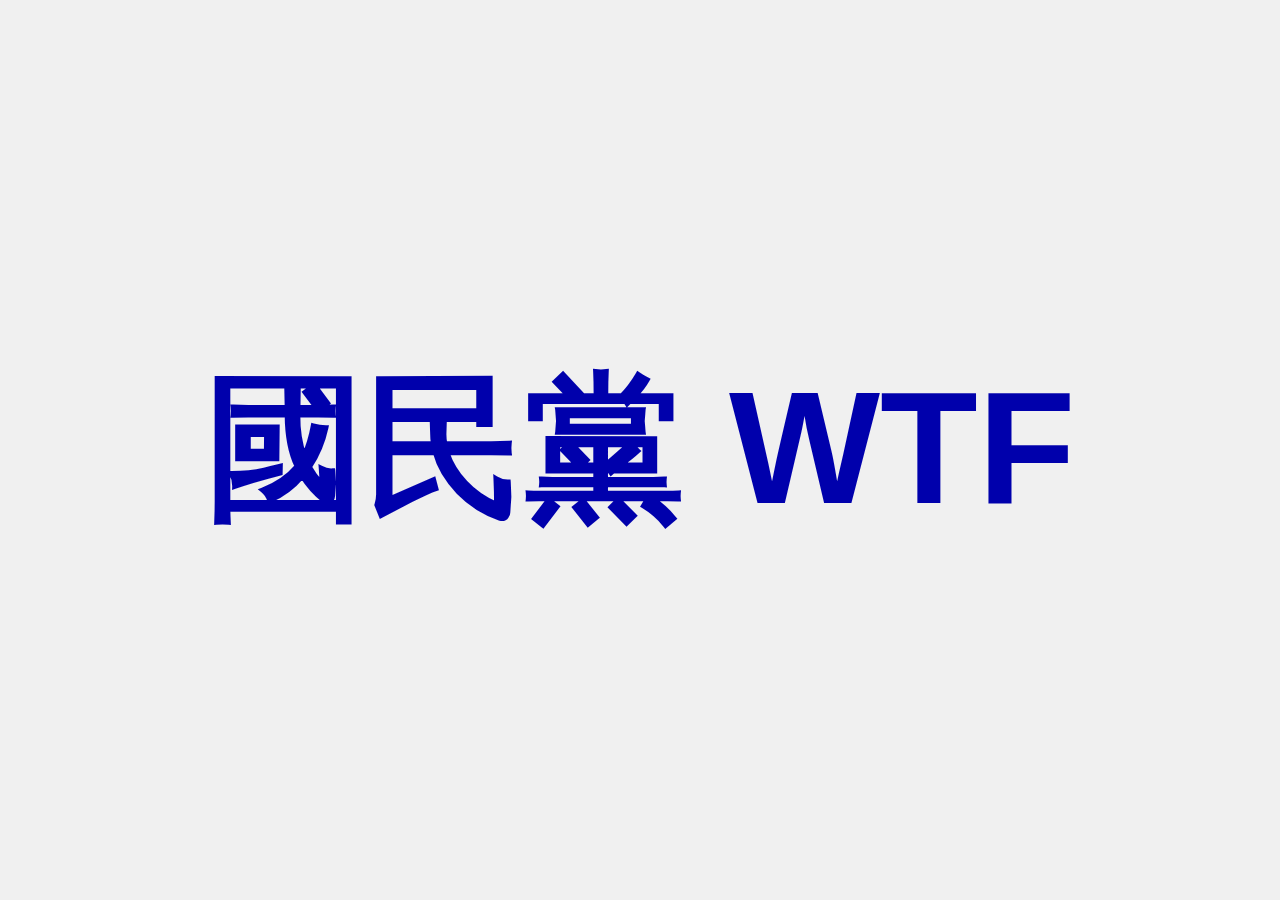
==== commit 4b28e6a0: "nothing" ====
--- a/index.html
+++ b/index.html
@@ -1 +1,35 @@
-<!DOCTYPE html><html lang="zh-tw"><head><meta charSet="utf-8"/><meta name="viewport" content="width=device-width, initial-scale=1"/><link rel="preload" href="/_next/static/media/610b50da0be92ee2-s.p.woff2" as="font" crossorigin="" type="font/woff2"/><link rel="preload" as="image" href="https://rocbirthday.tw/update/報名500名ql6OCn4bkaUoHXT6CmHg.jpg"/><link rel="preload" as="image" href="/news-placeholder.jpg"/><link rel="stylesheet" href="/_next/static/css/aa61fc51f6eea16c.css" data-precedence="next"/><link rel="stylesheet" href="/_next/static/css/5a1f63be79bb4487.css" data-precedence="next"/><link rel="preload" as="script" fetchPriority="low" href="/_next/static/chunks/webpack-8766ca85d950d670.js"/><script src="/_next/static/chunks/fd9d1056-2821b0f0cabcd8bd.js" async=""></script><script src="/_next/static/chunks/23-323bb3d0b3ccf4a6.js" async=""></script><script src="/_next/static/chunks/main-app-050c9c1e4fea6e33.js" async=""></script><script src="/_next/static/chunks/648-f180a0a333a31d1e.js" async=""></script><script src="/_next/static/chunks/app/page-e2b390158a8103bb.js" async=""></script><script src="/_next/static/chunks/app/layout-ab946084fa2c15b9.js" async=""></script><link rel="preload" href="https://www.googletagmanager.com/gtag/js?id=G-ZFXQ48J9G6" as="script"/><title>中華民國 113 年國慶</title><meta name="description" content="韓國魚的網頁太爛了，我幫他重弄一個"/><meta name="next-size-adjust"/><script src="/_next/static/chunks/polyfills-78c92fac7aa8fdd8.js" noModule=""></script></head><body class="__className_b26432"><div class="w-screen"><header class="px-6 py-8 flex flex-row w-screen bg-gray-300 fixed top-0"><img alt="logo" loading="lazy" width="106" height="48" decoding="async" data-nimg="1" style="color:transparent" src="/logo.svg"/><span class="flex-grow"></span><div><img alt="pull-down" loading="lazy" width="24" height="24" decoding="async" data-nimg="1" style="color:transparent" src="/pull-down.svg"/></div></header><main class="pt-20"><div class="w-full p-8 lg:p-20 bg-gray-300 lg:h-[640px]"><img alt="banner" loading="lazy" width="1920" height="1080" decoding="async" data-nimg="1" style="color:transparent;height:100%" src="/banner.svg"/></div><div style="background-image:url(/main-bg.png);background-repeat:repeat-x;background-size:auto 100%" class="h-[275px] lg:h-[375px] w-full"></div><div class="px-6 py-12 grid grid-cols-1 lg:grid-cols-3 lg:gap-4"><div class="flex items-center py-2 ml-4"><img alt="text1" loading="lazy" width="1920" height="1080" decoding="async" data-nimg="1" style="color:transparent" src="/text1.svg"/></div><div class=""><a href="https://rocbirthday.tw/#/Announcement" class="bg-gray-400 text-primary hover:bg-primary hover:text-gray-400 rounded-3xl font-bold text-xl h-20 px-4 py-2 m-2 inline-flex w-full justify-center items-center"><p>禁制公告</p></a><a href="https://rocbirthday.tw/#/TrafficControl_P" class="bg-gray-400 text-primary hover:bg-primary hover:text-gray-400 rounded-3xl font-bold text-xl h-20 px-4 py-2 m-2 inline-flex w-full justify-center items-center"><p>預演交通管制</p></a><a href="https://rocbirthday.tw/#/TrafficControl_A" class="bg-gray-400 text-primary hover:bg-primary hover:text-gray-400 rounded-3xl font-bold text-xl h-20 px-4 py-2 m-2 inline-flex w-full justify-center items-center"><p>其他交通管制</p></a></div><div><a href="https://rocbirthday.tw/#/TrafficControl_D" class="bg-gray-400 text-primary hover:bg-primary hover:text-gray-400 rounded-3xl font-bold text-xl h-20 px-4 py-2 m-2 inline-flex w-full justify-center items-center"><p>當日交通管制</p></a><a href="https://rocbirthday.tw/update/113%E5%B9%B4%E5%9C%8B%E6%85%B6%E5%A4%A7%E6%9C%83%E8%A7%80%E7%A6%AE%E5%8F%B0%E6%9A%A8%E7%AE%A1%E5%88%B6%E9%BB%9E%E4%BD%8D%E7%BD%AE%E5%9C%96.pdf" class="bg-gray-400 text-primary hover:bg-primary hover:text-gray-400 rounded-3xl font-bold text-xl h-20 px-4 py-2 m-2 inline-flex w-full justify-center items-center"><p>觀禮台暨管制點位置圖</p></a></div></div><div class="bg-gray-300 px-12 py-20"><h2 class="w-full text-4xl font-bold flex justify-center items-center gap-4 my-8"><span class="text-primary">最新消息</span><img alt="plum" loading="lazy" width="47" height="46" decoding="async" data-nimg="1" class="h-6 w-6" style="color:transparent" src="/plum.png"/><span class="text-gray-600">News</span></h2><div class="mt-8"><div class="grid lg:grid-cols-2 gap-8"><div class="shadow-xl bg-white p-5 rounded hover:underline font-bold"><a><p class="text-gray-500">2024/9/3</p><p>國慶大會邀民眾觀禮 限量500名 9/5起開放報名</p><img src="https://rocbirthday.tw/update/報名500名ql6OCn4bkaUoHXT6CmHg.jpg" class="p-4 mt-4"/></a></div><div class="shadow-xl bg-white p-5 rounded hover:underline font-bold"><a><p class="text-gray-500">2024/9/3</p><p>國慶日Coming Soon</p><img src="/news-placeholder.jpg" class="p-4 mt-4"/></a></div></div><div class="w-full flex justify-end mt-12"><a href="https://rocbirthday.tw/#/news" class="inline-flex justify-center items-center bg-[#007bff] rounded-full h-12 px-3 py-4 text-white"><p>更多最新消息</p><svg data-v-73f4737f="" xmlns="http://www.w3.org/2000/svg" viewBox="0 0 24 24" stroke="currentColor" class="h-6 w-6"><path data-v-73f4737f="" d="M4,11V13H16L10.5,18.5L11.92,19.92L19.84,12L11.92,4.08L10.5,5.5L16,11H4Z"></path></svg></a></div></div></div><div class="px-12 py-20"><h2 class="w-full text-4xl font-bold flex justify-center items-center gap-4 my-8"><span class="text-primary">相片錦集</span><img alt="plum" loading="lazy" width="47" height="46" decoding="async" data-nimg="1" class="h-6 w-6" style="color:transparent" src="/plum.png"/><span class="text-gray-600">Photos</span></h2><div class="snap-x overflow-x-auto flex"><div class="snap-start flex-none w-96 h-72 bg-white rounded-lg p-4 m-4 grid place-content-center"><img alt="photo1" loading="lazy" width="384" height="384" decoding="async" data-nimg="1" style="color:transparent" src="/photos/photo1.jpg"/></div><div class="snap-start flex-none w-96 h-72 bg-white rounded-lg p-4 m-4 grid place-content-center"><img alt="photo2" loading="lazy" width="384" height="384" decoding="async" data-nimg="1" style="color:transparent" src="/photos/photo2.jpg"/></div><div class="snap-start flex-none w-96 h-72 bg-white rounded-lg p-4 m-4 grid place-content-center"><img alt="photo3" loading="lazy" width="384" height="384" decoding="async" data-nimg="1" style="color:transparent" src="/photos/photo3.jpg"/></div><div class="snap-start flex-none w-96 h-72 bg-white rounded-lg p-4 m-4 grid place-content-center"><img alt="photo4" loading="lazy" width="384" height="384" decoding="async" data-nimg="1" style="color:transparent" src="/photos/photo4.jpg"/></div><div class="snap-start flex-none w-96 h-72 bg-white rounded-lg p-4 m-4 grid place-content-center"><img alt="photo5" loading="lazy" width="384" height="384" decoding="async" data-nimg="1" style="color:transparent" src="/photos/photo5.jpg"/></div><div class="snap-start flex-none w-96 h-72 bg-white rounded-lg p-4 m-4 grid place-content-center"><img alt="photo6" loading="lazy" width="384" height="384" decoding="async" data-nimg="1" style="color:transparent" src="/photos/photo6.jpg"/></div><div class="snap-start flex-none w-96 h-72 bg-white rounded-lg p-4 m-4 grid place-content-center"><img alt="photo7" loading="lazy" width="384" height="384" decoding="async" data-nimg="1" style="color:transparent" src="/photos/photo7.jpg"/></div><div class="snap-start flex-none w-96 h-72 bg-white rounded-lg p-4 m-4 grid place-content-center"><img alt="photo8" loading="lazy" width="384" height="384" decoding="async" data-nimg="1" style="color:transparent" src="/photos/photo8.jpg"/></div></div></div><div class="px-12 py-20"><h2 class="w-full text-4xl font-bold flex justify-center items-center gap-4 my-8"><span class="text-primary">活動影音</span><img alt="plum" loading="lazy" width="47" height="46" decoding="async" data-nimg="1" class="h-6 w-6" style="color:transparent" src="/plum.png"/><span class="text-gray-600">Videos</span></h2><div class="flex justify-center"><iframe width="560" height="315" src="https://www.youtube.com/embed/iR5-mVrvcow?si=JV_3YP38wDAWfRw2" title="YouTube video player" frameBorder="0" allow="accelerometer; autoplay; clipboard-write; encrypted-media; gyroscope; picture-in-picture; web-share" referrerPolicy="strict-origin-when-cross-origin" allowFullScreen="" class="rounded-lg"></iframe></div></div></main><footer class="bg-gray-300"><div style="background-image:url(/vedio-bg.svg);background-repeat:repeat-x;background-size:auto 100%" class="min-h-[312px] w-full"></div><div class="bg-[#2b3440] px-10 py-16 grid lg:grid-cols-3"><div class="flex justify-center"><img alt="footer" loading="lazy" width="270" height="129" decoding="async" data-nimg="1" style="color:transparent" src="/footer.svg"/></div><div class="text-white flex gap-8 flex-wrap justify-center mt-8 lg:col-span-2"><a href="https://rocbirthday.tw/#/" class="hover:underline">首頁</a><a href="https://rocbirthday.tw/#/News" class="hover:underline">最新消息</a><span><a href="https://rocbirthday.tw/#" class="hover:underline">國慶大會</a><ul class="ml-4 list-disc"><li><a href="https://rocbirthday.tw/#/Announcement" class="hover:underline">禁制公告</a></li><li><a href="https://rocbirthday.tw/#/TrafficControl_P" class="hover:underline">預演交通管制</a></li><li><a href="https://rocbirthday.tw/#/TrafficControl_D" class="hover:underline">當日交通管制</a></li><li><a href="https://rocbirthday.tw/#/TrafficControl_A" class="hover:underline">其他交通管制</a></li></ul></span><a href="https://www.facebook.com/rocbirthday/photos" class="hover:underline">精彩回顧</a><a href="https://rocbirthday.tw/#/Privacy" class="hover:underline">隱私權政策</a></div></div><div class="bg-[#2b3440] px-10 py-16 text-white font-bold text-xl flex flex-col items-center"><p>因為韓國魚的網站太醜了，我重做一個，歡迎 PR<!-- --> <a class="hover:underline" href="https://github.com/simbafs/kmt.wtf">Source Code</a></p><p>所有圖檔均以官網提供，本站僅重新排版設計。本網站使用 Google Analytics 蒐集資訊</p></div></footer></div><script src="/_next/static/chunks/webpack-8766ca85d950d670.js" async=""></script><script>(self.__next_f=self.__next_f||[]).push([0]);self.__next_f.push([2,null])</script><script>self.__next_f.push([1,"1:HL[\"/_next/static/media/610b50da0be92ee2-s.p.woff2\",\"font\",{\"crossOrigin\":\"\",\"type\":\"font/woff2\"}]\n2:HL[\"/_next/static/css/aa61fc51f6eea16c.css\",\"style\"]\n3:HL[\"/_next/static/css/5a1f63be79bb4487.css\",\"style\"]\n"])</script><script>self.__next_f.push([1,"4:I[5751,[],\"\"]\n6:I[6513,[],\"ClientPageRoot\"]\n7:I[8724,[\"648\",\"static/chunks/648-f180a0a333a31d1e.js\",\"931\",\"static/chunks/app/page-e2b390158a8103bb.js\"],\"default\"]\n8:I[9275,[],\"\"]\n9:I[1343,[],\"\"]\na:I[4404,[\"185\",\"static/chunks/app/layout-ab946084fa2c15b9.js\"],\"GoogleAnalytics\"]\nc:I[6130,[],\"\"]\nd:[]\n"])</script><script>self.__next_f.push([1,"0:[[[\"$\",\"link\",\"0\",{\"rel\":\"stylesheet\",\"href\":\"/_next/static/css/aa61fc51f6eea16c.css\",\"precedence\":\"next\",\"crossOrigin\":\"$undefined\"}],[\"$\",\"link\",\"1\",{\"rel\":\"stylesheet\",\"href\":\"/_next/static/css/5a1f63be79bb4487.css\",\"precedence\":\"next\",\"crossOrigin\":\"$undefined\"}]],[\"$\",\"$L4\",null,{\"buildId\":\"ZzwoLBjY5yEcKgTrzKbTu\",\"assetPrefix\":\"\",\"initialCanonicalUrl\":\"/\",\"initialTree\":[\"\",{\"children\":[\"__PAGE__\",{}]},\"$undefined\",\"$undefined\",true],\"initialSeedData\":[\"\",{\"children\":[\"__PAGE__\",{},[[\"$L5\",[\"$\",\"$L6\",null,{\"props\":{\"params\":{},\"searchParams\":{}},\"Component\":\"$7\"}]],null],null]},[[\"$\",\"html\",null,{\"lang\":\"zh-tw\",\"children\":[[\"$\",\"body\",null,{\"className\":\"__className_b26432\",\"children\":[\"$\",\"$L8\",null,{\"parallelRouterKey\":\"children\",\"segmentPath\":[\"children\"],\"error\":\"$undefined\",\"errorStyles\":\"$undefined\",\"errorScripts\":\"$undefined\",\"template\":[\"$\",\"$L9\",null,{}],\"templateStyles\":\"$undefined\",\"templateScripts\":\"$undefined\",\"notFound\":[[\"$\",\"title\",null,{\"children\":\"404: This page could not be found.\"}],[\"$\",\"div\",null,{\"style\":{\"fontFamily\":\"system-ui,\\\"Segoe UI\\\",Roboto,Helvetica,Arial,sans-serif,\\\"Apple Color Emoji\\\",\\\"Segoe UI Emoji\\\"\",\"height\":\"100vh\",\"textAlign\":\"center\",\"display\":\"flex\",\"flexDirection\":\"column\",\"alignItems\":\"center\",\"justifyContent\":\"center\"},\"children\":[\"$\",\"div\",null,{\"children\":[[\"$\",\"style\",null,{\"dangerouslySetInnerHTML\":{\"__html\":\"body{color:#000;background:#fff;margin:0}.next-error-h1{border-right:1px solid rgba(0,0,0,.3)}@media (prefers-color-scheme:dark){body{color:#fff;background:#000}.next-error-h1{border-right:1px solid rgba(255,255,255,.3)}}\"}}],[\"$\",\"h1\",null,{\"className\":\"next-error-h1\",\"style\":{\"display\":\"inline-block\",\"margin\":\"0 20px 0 0\",\"padding\":\"0 23px 0 0\",\"fontSize\":24,\"fontWeight\":500,\"verticalAlign\":\"top\",\"lineHeight\":\"49px\"},\"children\":\"404\"}],[\"$\",\"div\",null,{\"style\":{\"display\":\"inline-block\"},\"children\":[\"$\",\"h2\",null,{\"style\":{\"fontSize\":14,\"fontWeight\":400,\"lineHeight\":\"49px\",\"margin\":0},\"children\":\"This page could not be found.\"}]}]]}]}]],\"notFoundStyles\":[],\"styles\":null}]}],[\"$\",\"$La\",null,{\"gaId\":\"G-ZFXQ48J9G6\"}]]}],null],null],\"couldBeIntercepted\":false,\"initialHead\":[null,\"$Lb\"],\"globalErrorComponent\":\"$c\",\"missingSlots\":\"$Wd\"}]]\n"])</script><script>self.__next_f.push([1,"b:[[\"$\",\"meta\",\"0\",{\"name\":\"viewport\",\"content\":\"width=device-width, initial-scale=1\"}],[\"$\",\"meta\",\"1\",{\"charSet\":\"utf-8\"}],[\"$\",\"title\",\"2\",{\"children\":\"中華民國 113 年國慶\"}],[\"$\",\"meta\",\"3\",{\"name\":\"description\",\"content\":\"韓國魚的網頁太爛了，我幫他重弄一個\"}],[\"$\",\"meta\",\"4\",{\"name\":\"next-size-adjust\"}]]\n5:null\n"])</script></body></html>+<!doctype html>
+<html lang="en">
+	<head>
+		<title>國民黨 WTF</title>
+		<meta charset="UTF-8" />
+		<meta name="viewport" content="width=device-width, initial-scale=1" />
+		<link rel="icon" href="/kmt.png" />
+		<style>
+			* {
+				margin: 0;
+				padding: 0;
+				box-sizing: border-box;
+			}
+			body {
+				min-height: 100vh;
+				width: 100vw;
+				font-family: Arial, sans-serif;
+				background-color: #f0f0f0;
+				color: #0000ac;
+				display: flex;
+				justify-content: center;
+				align-items: center;
+			}
+			h1 {
+				font-size: 10rem;
+				font-weight: bold;
+				text-align: center;
+			}
+		</style>
+	</head>
+	<body>
+		<h1>國民黨 WTF</h1>
+	</body>
+</html>
+
